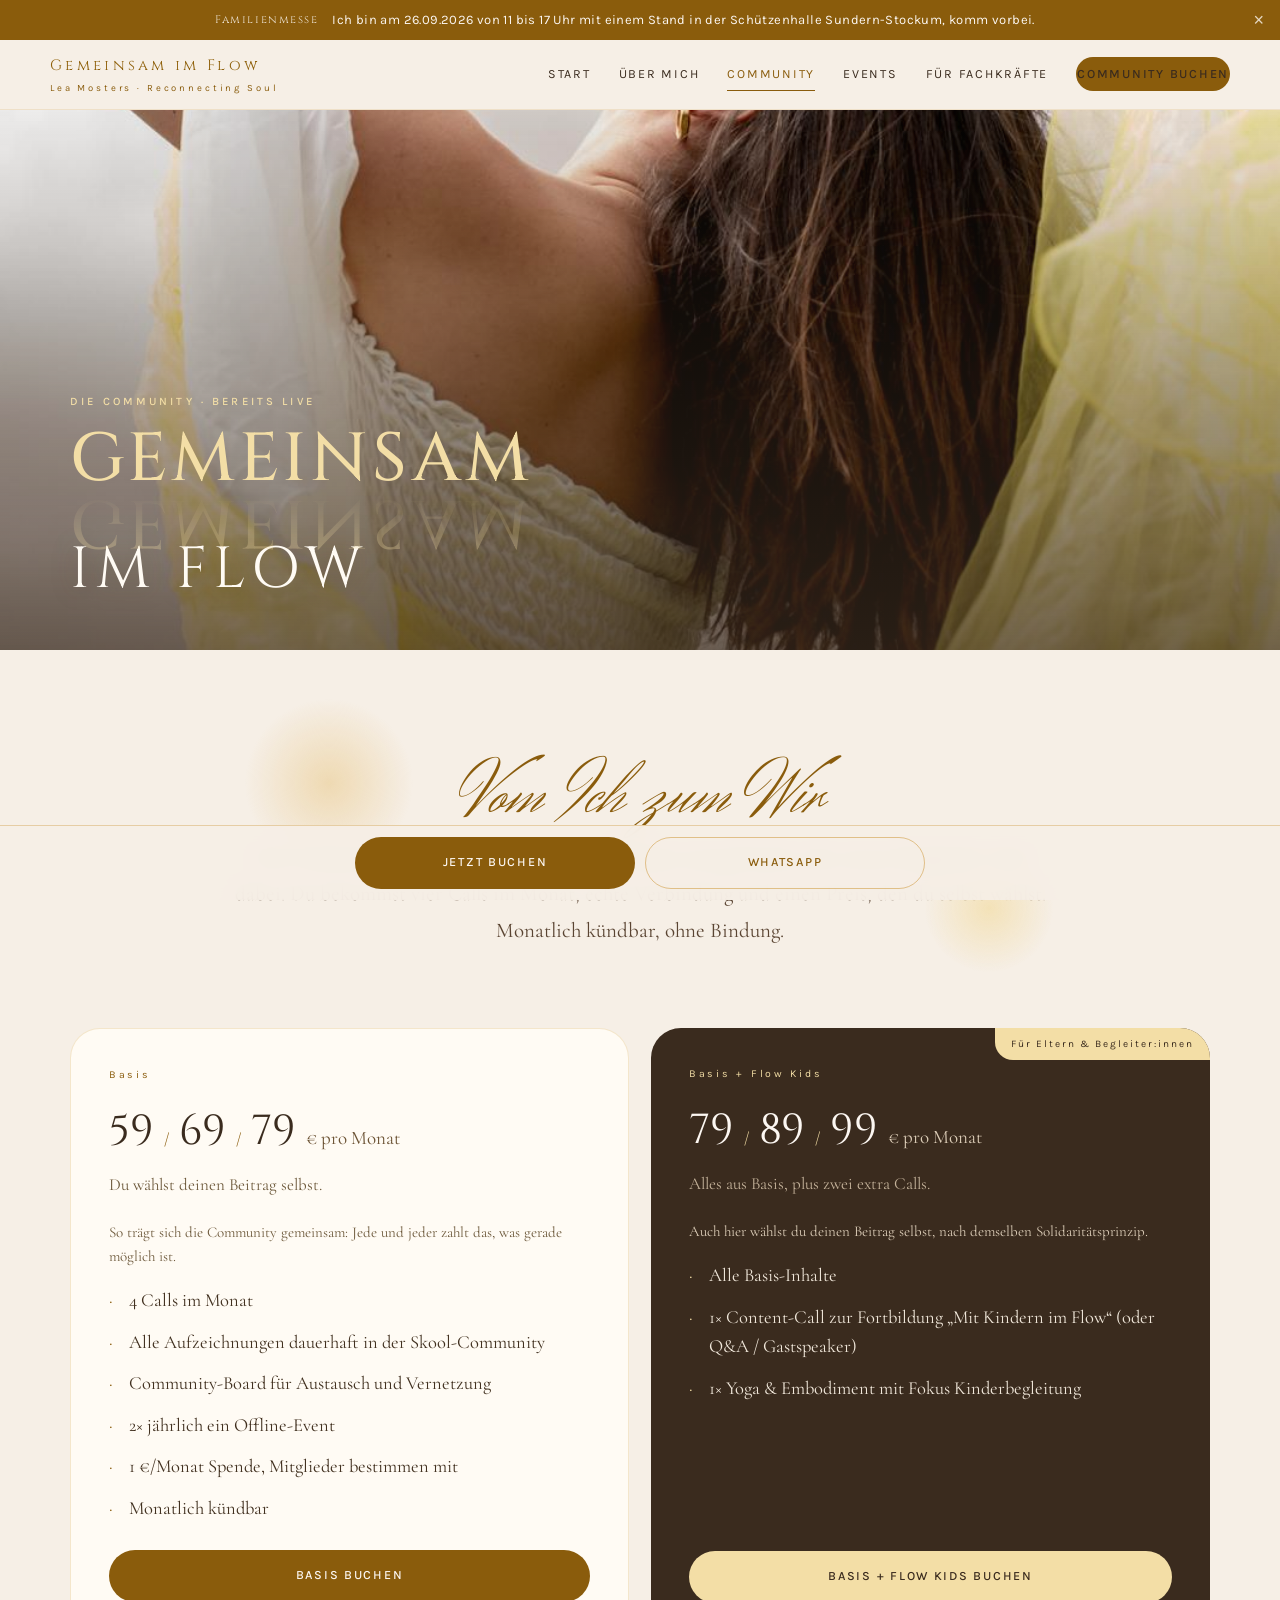
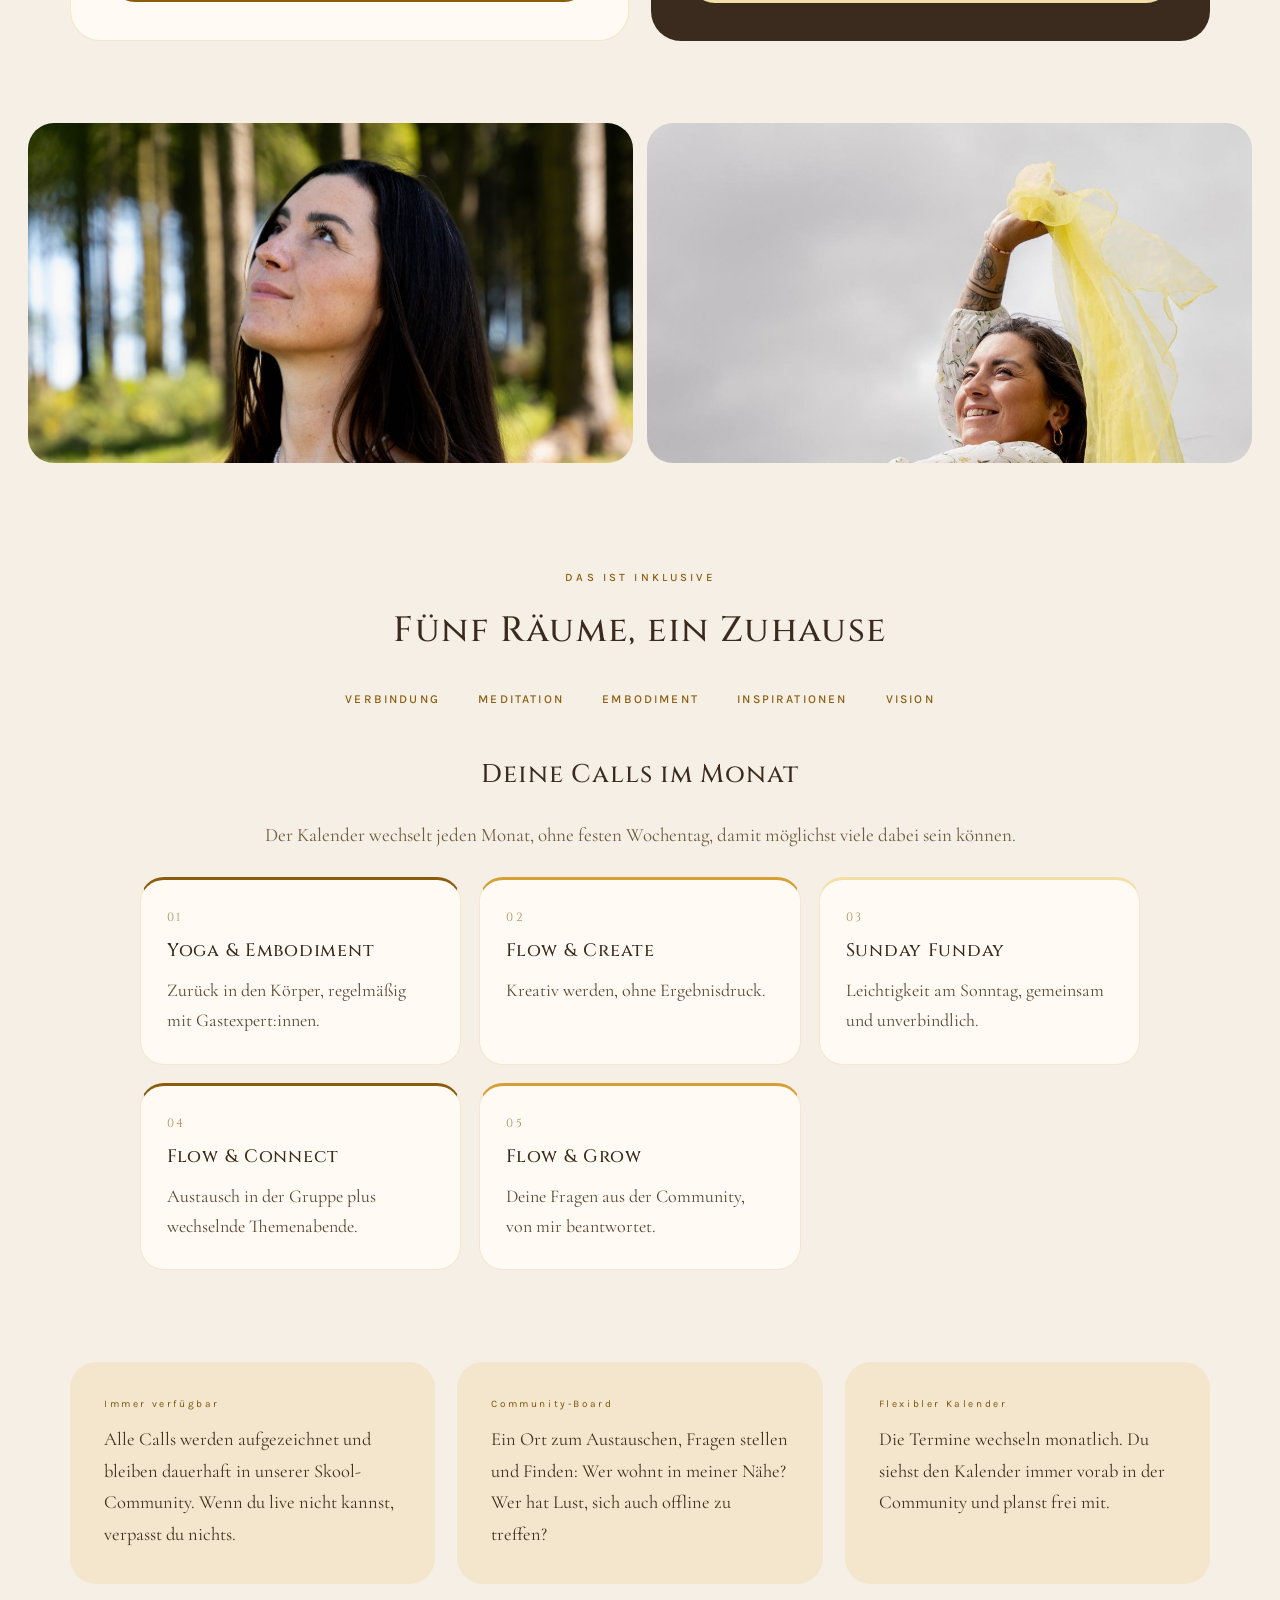
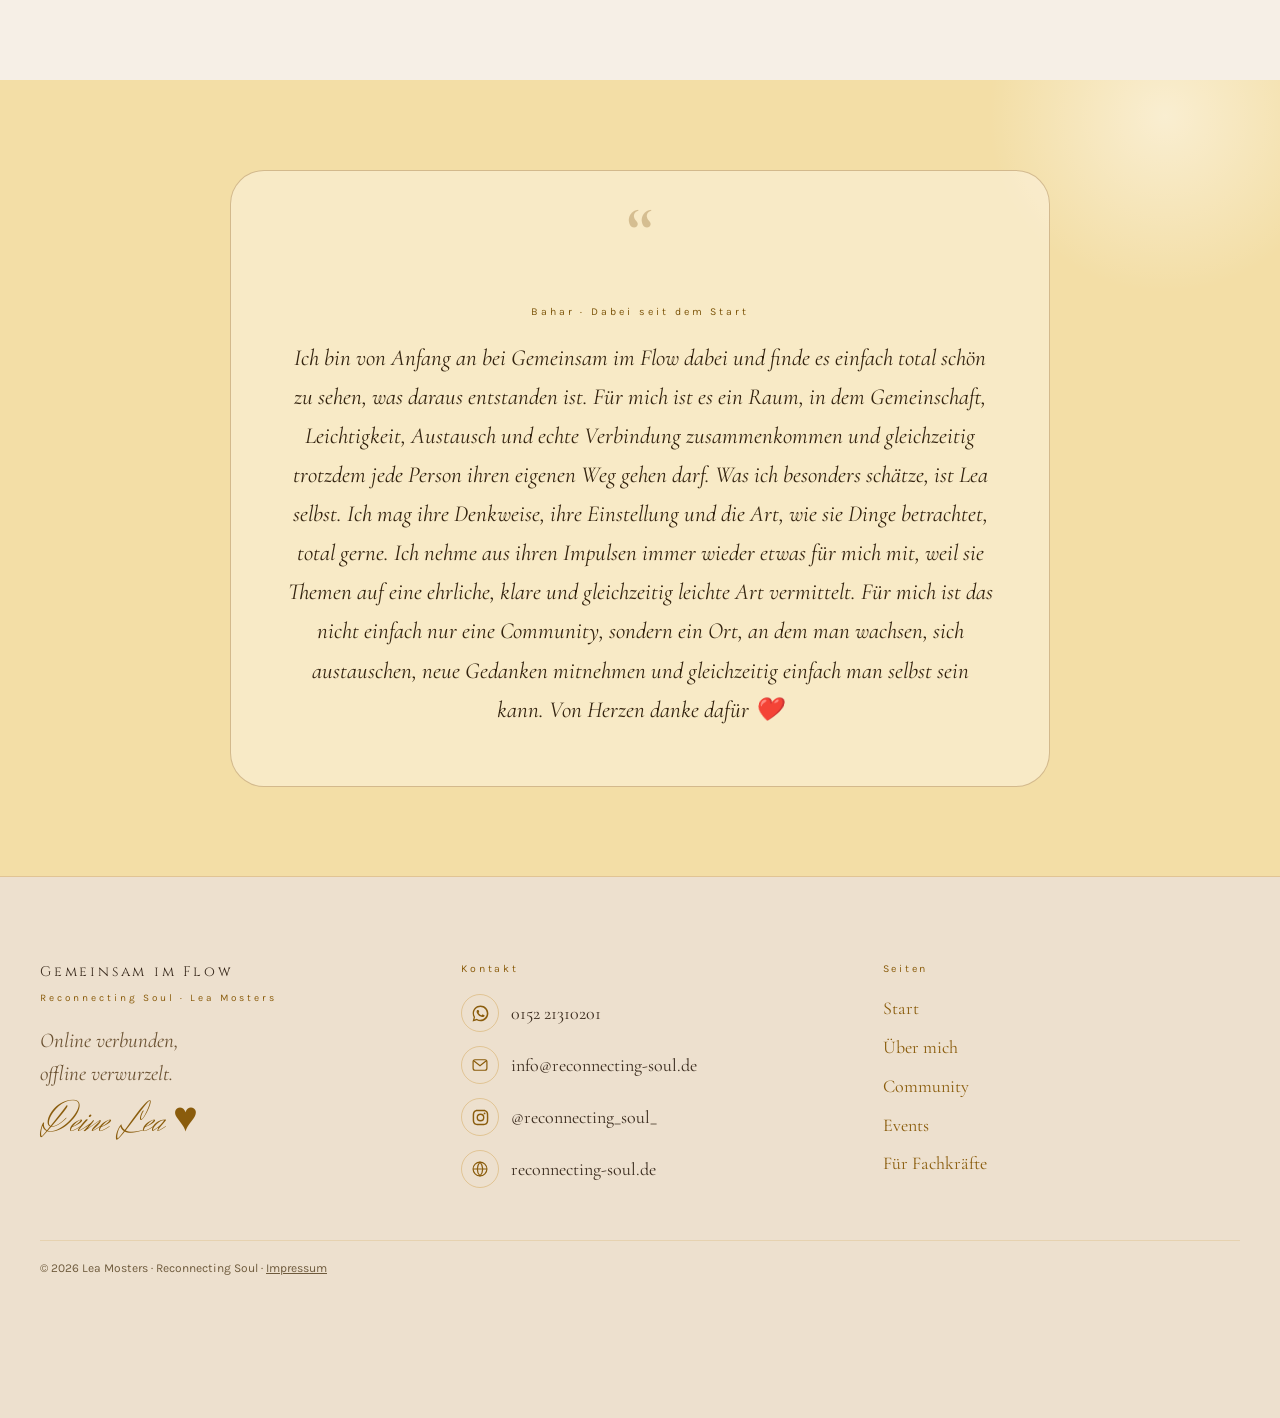
==== community.html @ c95f56fd "Gemeinsam im Flow: Website für Lea Mosters" ====
<!DOCTYPE html>
<html lang="de">
<head>
<meta charset="UTF-8">
<meta name="viewport" content="width=device-width, initial-scale=1.0">
<title>Community · Gemeinsam im Flow</title>
<meta name="description" content="Die Community von Gemeinsam im Flow: vier Calls im Monat, echte Verbindung, Preis nach Wahl.">
<link rel="preconnect" href="https://fonts.googleapis.com">
<link rel="preconnect" href="https://fonts.gstatic.com" crossorigin>
<link href="https://fonts.googleapis.com/css2?family=Cinzel:wght@400;500;600&family=Cormorant+Garamond:ital,wght@0,400;0,500;0,600;1,400;1,500&family=Herr+Von+Muellerhoff&family=Karla:wght@300;400;500;600&display=swap" rel="stylesheet">
<link rel="stylesheet" href="css/style.css">
</head>
<body>

<div class="messe-banner" id="messeBanner">
  <span class="tag">Familienmesse</span>
  <p>Ich bin am 26.09.2026 von 11 bis 17 Uhr mit einem Stand in der Schützenhalle Sundern-Stockum, komm vorbei.</p>
  <button class="messe-close" id="messeClose" aria-label="Hinweis schließen">&times;</button>
</div>

<header class="site-header">
  <div class="header-inner">
    <a href="index.html" class="wordmark">
      <span class="wordmark-main">Gemeinsam im Flow</span>
      <span class="wordmark-sub">Lea Mosters · Reconnecting Soul</span>
    </a>
    <nav class="main-nav" data-only="desktop">
      <a href="index.html">Start</a>
      <a href="ueber-mich.html">Über mich</a>
      <a href="community.html" class="active">Community</a>
      <a href="events.html">Events</a>
      <a href="fachkraefte.html">Für Fachkräfte</a>
      <a href="https://buy.stripe.com/9B6aEZ9VU6rI0Kg9fe9EI0a" target="_blank" rel="noopener" class="btn btn-primary btn-small">Community buchen</a>
    </nav>
    <button class="nav-toggle" data-only="mobile" id="navToggle" aria-label="Menü">
      <span class="bars"><span></span><span></span><span></span></span> Menü
    </button>
  </div>
</header>

<div class="mobile-menu" id="mobileMenu">
  <div class="mobile-menu-top">
    <span>Gemeinsam im Flow</span>
    <button class="mobile-menu-close" id="mobileMenuClose" aria-label="Schließen">&times;</button>
  </div>
  <div class="mobile-menu-links">
    <a href="index.html">Start</a>
    <a href="ueber-mich.html">Über mich</a>
    <a href="community.html">Community</a>
    <a href="events.html">Events</a>
    <a href="fachkraefte.html">Für Fachkräfte</a>
  </div>
  <div class="mobile-menu-actions">
    <a href="https://buy.stripe.com/9B6aEZ9VU6rI0Kg9fe9EI0a" target="_blank" rel="noopener" class="btn btn-primary">Community jetzt buchen</a>
    <a href="https://wa.me/4915221310201" target="_blank" rel="noopener" class="btn btn-outline">Per WhatsApp fragen</a>
    <p class="mobile-menu-tagline">Es beginnt in uns.</p>
  </div>
</div>

<main>

  <section class="photo-hero">
    <div class="photo-hero-media" data-parallax="0.16">
      <img src="img/tuch-3.jpg" alt="Weit geöffnetes gelbes Tuch">
    </div>
    <div class="photo-hero-scrim">
      <div class="photo-hero-content">
        <p class="eyebrow">Die Community · Bereits live</p>
        <div class="reflect-wrap">
          <h1 class="reflect-main" data-text="GEMEINSAM">GEMEINSAM</h1>
          <h2 class="reflect-sub">IM FLOW</h2>
        </div>
      </div>
    </div>
  </section>

  <section class="prose-section" data-reveal style="position:relative">
    <div class="blob blob-veil" style="left:6%;top:14%;width:clamp(90px,14vw,170px);height:clamp(90px,14vw,170px);background:radial-gradient(circle,rgba(223,169,60,.3),rgba(223,169,60,0) 70%)"></div>
    <div class="blob blob-glow" style="right:4%;bottom:6%;width:clamp(70px,11vw,130px);height:clamp(70px,11vw,130px);background:radial-gradient(circle,rgba(242,220,164,.7),rgba(242,220,164,0) 70%)"></div>
    <p class="script" style="font-size:clamp(48px,8vw,74px);color:var(--gold);margin:0 0 6px;line-height:1;position:relative">Vom Ich zum Wir</p>
    <p class="prose-body">Die Community läuft schon. Die ersten Calls haben stattgefunden, die ersten Mitglieder sind dabei. Du bekommst vier Calls im Monat, echte Verbindung und einen Preis, den du selbst wählst. Monatlich kündbar, ohne Bindung.</p>
  </section>

  <section class="section-tight" data-reveal>
    <div class="pricing-grid">
      <div class="price-card basis">
        <p class="kicker">Basis</p>
        <div class="price-row">
          <span class="price-num">59</span><span class="price-sep">/</span>
          <span class="price-num">69</span><span class="price-sep">/</span>
          <span class="price-num">79</span>
          <span class="price-unit">€ pro Monat</span>
        </div>
        <p class="subline">Du wählst deinen Beitrag selbst.</p>
        <p style="font-size:15px;line-height:1.6;color:var(--text-secondary);margin:0 0 18px">So trägt sich die Community gemeinsam: Jede und jeder zahlt das, was gerade möglich ist.</p>
        <ul class="price-list">
          <li>4 Calls im Monat</li>
          <li>Alle Aufzeichnungen dauerhaft in der Skool-Community</li>
          <li>Community-Board für Austausch und Vernetzung</li>
          <li>2× jährlich ein Offline-Event</li>
          <li>1 €/Monat Spende, Mitglieder bestimmen mit</li>
          <li>Monatlich kündbar</li>
        </ul>
        <a href="https://buy.stripe.com/9B6aEZ9VU6rI0Kg9fe9EI0a" target="_blank" rel="noopener" class="btn btn-primary">Basis buchen</a>
      </div>

      <div class="price-card plus">
        <span class="badge">Für Eltern &amp; Begleiter:innen</span>
        <p class="kicker">Basis + Flow Kids</p>
        <div class="price-row">
          <span class="price-num">79</span><span class="price-sep">/</span>
          <span class="price-num">89</span><span class="price-sep">/</span>
          <span class="price-num">99</span>
          <span class="price-unit">€ pro Monat</span>
        </div>
        <p class="subline">Alles aus Basis, plus zwei extra Calls.</p>
        <p style="font-size:15px;line-height:1.6;color:#DCCDB8;margin:0 0 18px">Auch hier wählst du deinen Beitrag selbst, nach demselben Solidaritätsprinzip.</p>
        <ul class="price-list">
          <li>Alle Basis-Inhalte</li>
          <li>1× Content-Call zur Fortbildung „Mit Kindern im Flow“ (oder Q&amp;A / Gastspeaker)</li>
          <li>1× Yoga &amp; Embodiment mit Fokus Kinderbegleitung</li>
        </ul>
        <a href="https://buy.stripe.com/9B6aEZ9VU6rI0Kg9fe9EI0a" target="_blank" rel="noopener" class="btn btn-invert">Basis + Flow Kids buchen</a>
      </div>
    </div>
  </section>

  <section class="gallery-strip" data-reveal>
    <div class="grid">
      <figure data-reveal-item><img src="img/ir-77.jpg" alt="Lea mit Blick nach oben" style="height:340px;object-position:center 18%"></figure>
      <figure data-reveal-item><img src="img/tuch-1.jpg" alt="Lea mit gelbem Tuch" style="height:340px;object-position:center 25%"></figure>
    </div>
  </section>

  <section class="section" data-reveal>
    <p class="eyebrow center">Das ist inklusive</p>
    <h2 class="section-title center">Fünf Räume, ein Zuhause</h2>
    <div class="values-icons" style="border-top:0;padding-top:0;margin-bottom:2.5rem">
      <span>Verbindung</span><span>Meditation</span><span>Embodiment</span><span>Inspirationen</span><span>Vision</span>
    </div>
    <h3 class="section-title" style="text-align:center;font-size:clamp(1.2rem,2.2vw,1.6rem)">Deine Calls im Monat</h3>
    <p style="font-size:19px;color:var(--text-secondary);margin:0 0 26px;text-align:center">Der Kalender wechselt jeden Monat, ohne festen Wochentag, damit möglichst viele dabei sein können.</p>
    <div class="call-grid">
      <div class="call-card" style="border-top-color:var(--gold)">
        <p class="step">01</p>
        <h3>Yoga &amp; Embodiment</h3>
        <p>Zurück in den Körper, regelmäßig mit Gastexpert:innen.</p>
      </div>
      <div class="call-card" style="border-top-color:var(--gold-light-2)">
        <p class="step">02</p>
        <h3>Flow &amp; Create</h3>
        <p>Kreativ werden, ohne Ergebnisdruck.</p>
      </div>
      <div class="call-card" style="border-top-color:var(--warmhaut)">
        <p class="step">03</p>
        <h3>Sunday Funday</h3>
        <p>Leichtigkeit am Sonntag, gemeinsam und unverbindlich.</p>
      </div>
      <div class="call-card" style="border-top-color:var(--gold)">
        <p class="step">04</p>
        <h3>Flow &amp; Connect</h3>
        <p>Austausch in der Gruppe plus wechselnde Themenabende.</p>
      </div>
      <div class="call-card" style="border-top-color:var(--gold-light-2)">
        <p class="step">05</p>
        <h3>Flow &amp; Grow</h3>
        <p>Deine Fragen aus der Community, von mir beantwortet.</p>
      </div>
    </div>
  </section>

  <section class="tile-section no-pad-top" data-reveal>
    <div class="info-tile">
      <p class="kicker">Immer verfügbar</p>
      <p class="body">Alle Calls werden aufgezeichnet und bleiben dauerhaft in unserer Skool-Community. Wenn du live nicht kannst, verpasst du nichts.</p>
    </div>
    <div class="info-tile">
      <p class="kicker">Community-Board</p>
      <p class="body">Ein Ort zum Austauschen, Fragen stellen und Finden: Wer wohnt in meiner Nähe? Wer hat Lust, sich auch offline zu treffen?</p>
    </div>
    <div class="info-tile">
      <p class="kicker">Flexibler Kalender</p>
      <p class="body">Die Termine wechseln monatlich. Du siehst den Kalender immer vorab in der Community und planst frei mit.</p>
    </div>
  </section>

  <section class="testimonial-panel testimonial-framed" data-reveal>
    <div class="blob blob-glow" style="right:-5%;top:-18%;width:clamp(200px,28vw,360px);height:clamp(200px,28vw,360px);background:radial-gradient(circle,rgba(255,251,244,.55),rgba(255,251,244,0) 70%)"></div>
    <div class="inner">
      <div class="frame">
        <p class="quote-mark">&ldquo;</p>
        <p class="kicker">Bahar · Dabei seit dem Start</p>
        <blockquote>Ich bin von Anfang an bei Gemeinsam im Flow dabei und finde es einfach total schön zu sehen, was daraus entstanden ist. Für mich ist es ein Raum, in dem Gemeinschaft, Leichtigkeit, Austausch und echte Verbindung zusammenkommen und gleichzeitig trotzdem jede Person ihren eigenen Weg gehen darf. Was ich besonders schätze, ist Lea selbst. Ich mag ihre Denkweise, ihre Einstellung und die Art, wie sie Dinge betrachtet, total gerne. Ich nehme aus ihren Impulsen immer wieder etwas für mich mit, weil sie Themen auf eine ehrliche, klare und gleichzeitig leichte Art vermittelt. Für mich ist das nicht einfach nur eine Community, sondern ein Ort, an dem man wachsen, sich austauschen, neue Gedanken mitnehmen und gleichzeitig einfach man selbst sein kann. Von Herzen danke dafür ❤️</blockquote>
      </div>
    </div>
  </section>

</main>

<footer class="site-footer">
  <div class="footer-inner">
    <div>
      <p class="footer-brand">Gemeinsam im Flow</p>
      <p class="footer-sub">Reconnecting Soul · Lea Mosters</p>
      <p class="footer-tagline">Online verbunden,<br>offline verwurzelt.</p>
      <p class="footer-signature">Deine Lea &hearts;</p>
    </div>
    <div>
      <p class="footer-heading">Kontakt</p>
      <div class="footer-contact">
        <a href="https://wa.me/4915221310201" target="_blank" rel="noopener"><span class="icon-circle"><svg viewBox="0 0 24 24" width="19" height="19" fill="currentColor" aria-hidden="true"><path d="M12.04 2c-5.46 0-9.91 4.45-9.91 9.91 0 1.75.46 3.45 1.32 4.95L2 22l5.25-1.38c1.45.79 3.08 1.21 4.79 1.21 5.46 0 9.91-4.45 9.91-9.91S17.5 2 12.04 2Zm0 18.02c-1.5 0-2.98-.4-4.27-1.17l-.31-.18-3.12.82.83-3.04-.2-.32a8.09 8.09 0 0 1-1.24-4.31c0-4.47 3.64-8.11 8.11-8.11s8.11 3.64 8.11 8.11-3.64 8.2-8.11 8.2Zm4.47-6.07c-.24-.12-1.45-.72-1.68-.8-.22-.08-.39-.12-.55.12-.16.25-.63.8-.77.96-.14.16-.28.18-.52.06-.24-.12-1.03-.38-1.96-1.21-.72-.65-1.21-1.45-1.35-1.69-.14-.24-.02-.38.1-.5.11-.11.24-.28.36-.42.12-.14.16-.24.24-.4.08-.16.04-.3-.02-.42-.06-.12-.55-1.33-.75-1.81-.2-.47-.4-.41-.55-.41h-.47c-.16 0-.42.06-.64.3-.22.24-.84.82-.84 2 0 1.18.86 2.32.98 2.48.12.16 1.69 2.7 4.18 3.69 2.08.82 2.5.66 2.95.62.45-.04 1.45-.59 1.66-1.17.2-.57.2-1.06.14-1.16-.06-.1-.22-.16-.46-.28Z"/></svg></span> 0152 21310201</a>
        <a href="mailto:info@reconnecting-soul.de"><span class="icon-circle"><svg viewBox="0 0 24 24" width="18" height="18" fill="none" stroke="currentColor" stroke-width="1.6" aria-hidden="true"><rect x="2.8" y="5" width="18.4" height="14" rx="2.6"></rect><path d="M3.6 6.4 12 13l8.4-6.6"></path></svg></span> info@reconnecting-soul.de</a>
        <a href="https://instagram.com/reconnecting_soul_" target="_blank" rel="noopener" aria-label="Instagram"><span class="icon-circle"><svg viewBox="0 0 24 24" width="19" height="19" fill="currentColor" aria-hidden="true"><path d="M12 2.2c-2.66 0-2.99.01-4.04.06-1.05.05-1.77.22-2.4.46-.65.26-1.2.6-1.75 1.15-.55.55-.89 1.1-1.15 1.75-.24.63-.41 1.35-.46 2.4C2.15 9.07 2.14 9.4 2.14 12s.01 2.93.06 3.98c.05 1.05.22 1.77.46 2.4.26.65.6 1.2 1.15 1.75.55.55 1.1.89 1.75 1.15.63.24 1.35.41 2.4.46 1.05.05 1.38.06 4.04.06s2.99-.01 4.04-.06c1.05-.05 1.77-.22 2.4-.46.65-.26 1.2-.6 1.75-1.15.55-.55.89-1.1 1.15-1.75.24-.63.41-1.35.46-2.4.05-1.05.06-1.38.06-3.98s-.01-2.93-.06-3.98c-.05-1.05-.22-1.77-.46-2.4a4.85 4.85 0 0 0-1.15-1.75 4.85 4.85 0 0 0-1.75-1.15c-.63-.24-1.35-.41-2.4-.46C14.99 2.21 14.66 2.2 12 2.2Zm0 1.8c2.61 0 2.92.01 3.95.06.95.04 1.47.2 1.81.34.46.18.79.39 1.13.73.34.34.55.67.73 1.13.14.34.3.86.34 1.81.05 1.03.06 1.34.06 3.93s-.01 2.9-.06 3.93c-.04.95-.2 1.47-.34 1.81-.18.46-.39.79-.73 1.13-.34.34-.67.55-1.13.73-.34.14-.86.3-1.81.34-1.03.05-1.34.06-3.95.06s-2.92-.01-3.95-.06c-.95-.04-1.47-.2-1.81-.34-.46-.18-.79-.39-1.13-.73a3.05 3.05 0 0 1-.73-1.13c-.14-.34-.3-.86-.34-1.81-.05-1.03-.06-1.34-.06-3.93s.01-2.9.06-3.93c.04-.95.2-1.47.34-1.81.18-.46.39-.79.73-1.13.34-.34.67-.55 1.13-.73.34-.14.86-.3 1.81-.34C9.08 4.01 9.39 4 12 4Zm0 3.06A4.94 4.94 0 1 0 12 16.94 4.94 4.94 0 0 0 12 7.06Zm0 8.14A3.2 3.2 0 1 1 12 8.8a3.2 3.2 0 0 1 0 6.4Zm6.29-8.34a1.15 1.15 0 1 1-2.3 0 1.15 1.15 0 0 1 2.3 0Z"/></svg></span> @reconnecting_soul_</a>
        <a href="https://www.reconnecting-soul.de" target="_blank" rel="noopener"><span class="icon-circle"><svg viewBox="0 0 24 24" width="18" height="18" fill="none" stroke="currentColor" stroke-width="1.6" aria-hidden="true"><circle cx="12" cy="12" r="9.2"></circle><path d="M2.8 12h18.4M12 2.8c2.4 2.5 3.6 5.6 3.6 9.2s-1.2 6.7-3.6 9.2c-2.4-2.5-3.6-5.6-3.6-9.2S9.6 5.3 12 2.8Z"></path></svg></span> reconnecting-soul.de</a>
      </div>
    </div>
    <div>
      <p class="footer-heading">Seiten</p>
      <div class="footer-pages">
        <a href="index.html">Start</a>
        <a href="ueber-mich.html">Über mich</a>
        <a href="community.html">Community</a>
        <a href="events.html">Events</a>
        <a href="fachkraefte.html">Für Fachkräfte</a>
      </div>
    </div>
  </div>
  <p class="footer-bottom-text">&copy; 2026 Lea Mosters · Reconnecting Soul · <a href="impressum.html" style="color:inherit;text-decoration:underline">Impressum</a></p>
</footer>

<div class="sticky-cta">
  <a href="https://buy.stripe.com/9B6aEZ9VU6rI0Kg9fe9EI0a" target="_blank" rel="noopener" class="btn btn-primary">Jetzt buchen</a>
  <a href="https://wa.me/4915221310201" target="_blank" rel="noopener" class="btn btn-outline">WhatsApp</a>
</div>

<script src="js/main.js"></script>
</body>
</html>
---- css/style.css ----
/* ===== Design tokens (from Lea's Claude Design source) ===== */
:root {
  --ivory: #F6EFE6;
  --cream-card: #FFFBF4;
  --warmhaut: #F3DEA6;
  --warmhaut-soft: rgba(239,217,168,.42);
  --warmhaut-pill: rgba(239,217,168,.55);
  --gold: #8A5C0C;
  --gold-hover: #7C5409;
  --gold-deep: #8F600A;
  --gold-light: #DFA93C;
  --gold-light-2: #D79E33;
  --gold-brown: #7C5409;
  --ink: #3A2B1E;
  --ink-soft: #41301F;
  --text-body: #5A4432;
  --text-body-2: #4A3524;
  --text-secondary: #6E5A3C;
  --text-muted: #6B5233;
  --border-gold: rgba(201,143,42,.18);
  --border-gold-strong: rgba(201,143,42,.35);
  --white: #FFFBF4;
  --shadow: 0 22px 46px -26px rgba(90,62,26,.5);
  --shadow-soft: 0 20px 40px -26px rgba(90,62,26,.45);
  --ease: cubic-bezier(.2,.7,.3,1);

  --font-display: 'Cinzel', serif;
  --font-serif: 'Cormorant Garamond', serif;
  --font-script: 'Herr Von Muellerhoff', cursive;
  --font-body: 'Karla', sans-serif;
}

* { box-sizing: border-box; }
html { scroll-behavior: smooth; scroll-padding-top: 90px; }

body {
  margin: 0;
  font-family: var(--font-serif);
  color: var(--ink);
  background: var(--ivory);
  line-height: 1.6;
  -webkit-font-smoothing: antialiased;
}

img { max-width: 100%; display: block; }
a { color: var(--gold); text-decoration: none; }
a:hover { color: var(--gold-hover); }
ul { list-style: none; margin: 0; padding: 0; }

.icon { width: 18px; height: 18px; fill: currentColor; }

@keyframes veil { 0%{transform:translate3d(0,0,0) rotate(0deg)} 50%{transform:translate3d(0,-18px,0) rotate(1.4deg)} 100%{transform:translate3d(0,0,0) rotate(0deg)} }
@keyframes glow { 0%{opacity:.35;transform:scale(1)} 50%{opacity:.6;transform:scale(1.07)} 100%{opacity:.35;transform:scale(1)} }
@keyframes rise { from{opacity:0;transform:translateY(30px)} to{opacity:1;transform:translateY(0)} }
@keyframes soften { from{opacity:0} to{opacity:1} }
@keyframes slowzoom { from{transform:scale(1.08)} to{transform:scale(1)} }

.eyebrow {
  font-family: var(--font-body);
  font-size: 0.7rem;
  letter-spacing: 0.28em;
  text-transform: uppercase;
  color: var(--gold);
  font-weight: 500;
  margin: 0 0 1rem;
}
.eyebrow.center { text-align: center; }
.section-title.center { text-align: center; }

.section-title {
  font-family: var(--font-display);
  font-size: clamp(1.5rem, 3vw, 2.2rem);
  font-weight: 500;
  color: var(--ink);
  margin: 0 0 1.5rem;
  letter-spacing: 0.04em;
}
.script { font-family: var(--font-script); }

/* ===== Reveal animation — matches Lea's original: IntersectionObserver
   + a setInterval safety sweep, so nothing can stay stuck invisible ===== */
[data-reveal] { opacity: 0; transform: translateY(34px); transition: opacity 1.05s var(--ease), transform 1.15s var(--ease); }
[data-reveal].in-view { opacity: 1; transform: none; }
[data-reveal-item] { opacity: 0; transform: translateY(26px) scale(.97); transition: opacity .9s var(--ease), transform 1s var(--ease); }
[data-reveal-item].in-view { opacity: 1; transform: none; }
@media (prefers-reduced-motion: reduce) {
  [data-reveal], [data-reveal-item] { opacity: 1 !important; transform: none !important; transition: none !important; }
}

/* ===== Buttons ===== */
.btn {
  display: inline-flex; align-items: center; justify-content: center; gap: 0.5rem;
  padding: 0.95rem 1.85rem; border-radius: 999px;
  font-family: var(--font-body); font-weight: 500; font-size: 0.78rem;
  letter-spacing: 0.14em; text-transform: uppercase;
  border: 1.5px solid transparent; cursor: pointer;
  transition: transform .35s var(--ease), box-shadow .35s var(--ease), background .35s var(--ease), color .35s var(--ease);
  white-space: nowrap;
}
.btn:hover { transform: translateY(-3px); box-shadow: var(--shadow-soft); }
.btn-primary { background: var(--gold); color: #FCF7F2; }
.btn-primary:hover { background: var(--gold-hover); color: #FCF7F2; }
.btn-ghost { background: rgba(255,251,244,.72); color: var(--gold-hover); border-color: rgba(140,95,34,.4); }
.btn-ghost:hover { background: #FFFBF4; color: var(--gold-hover); }
.btn-outline { background: transparent; color: var(--gold); border-color: rgba(201,143,42,.5); }
.btn-outline:hover { background: rgba(201,143,42,.08); }
.btn-invert { background: var(--warmhaut); color: var(--ink); }
.btn-invert:hover { background: #FFFBF4; }
.btn-dark-invert { background: transparent; color: var(--ink); border-color: rgba(58,43,30,.5); }
.btn-dark-invert:hover { background: var(--ink); color: var(--ivory); }
.btn-small { padding: 0.65rem 1.4rem; font-size: 0.72rem; }

/* ===== Messe Banner ===== */
.messe-banner {
  background: var(--gold); color: #FCF7F2;
  display: flex; align-items: center; justify-content: center; gap: 14px;
  padding: 10px 46px 10px 16px; position: relative;
  font-family: var(--font-body); font-size: 13px; letter-spacing: .03em; text-align: center; line-height: 1.5;
  transition: max-height .4s ease, padding .4s ease, opacity .4s ease; overflow: hidden;
}
.messe-banner p { margin: 0; }
.messe-banner .tag { font-family: var(--font-display); letter-spacing: .14em; font-size: 11px; opacity: .85; }
.messe-banner.hidden { max-height: 0; padding: 0; opacity: 0; }
.messe-close {
  position: absolute; right: 10px; top: 50%; transform: translateY(-50%);
  background: none; border: none; color: #FCF7F2; font-size: 18px; line-height: 1;
  cursor: pointer; padding: 6px; opacity: .8;
}
.messe-close:hover { opacity: 1; }

/* ===== Header ===== */
.site-header {
  position: sticky; top: 0; z-index: 100;
  background: rgba(246,239,230,.92); backdrop-filter: blur(12px);
  border-bottom: 1px solid rgba(201,143,42,.16);
}
.header-inner { max-width: 1220px; margin: 0 auto; padding: 14px 20px; display: flex; align-items: center; justify-content: space-between; gap: 20px; }
.wordmark { display: flex; flex-direction: column; gap: 2px; }
.wordmark-main { font-family: var(--font-display); font-size: 15px; letter-spacing: .22em; color: var(--gold-deep); }
.wordmark-sub { font-family: var(--font-body); font-size: 9.5px; letter-spacing: .3em; color: var(--gold); }
.main-nav { display: flex; align-items: center; gap: 28px; }
.main-nav a {
  font-family: var(--font-body); font-size: 12.5px; letter-spacing: .14em; text-transform: uppercase;
  color: var(--ink); padding: 6px 0; border-bottom: 1px solid transparent; transition: color .25s, border-color .25s;
}
.main-nav a:hover, .main-nav a.active { color: var(--gold); border-bottom-color: var(--gold); }
.header-cta { flex-shrink: 0; }

.nav-toggle {
  display: none; align-items: center; gap: 9px; background: transparent;
  border: 1px solid rgba(201,143,42,.35); border-radius: 999px; padding: 9px 15px; cursor: pointer;
  color: var(--ink); font-family: var(--font-body); font-size: 12px; letter-spacing: .14em;
}
.nav-toggle .bars { display: flex; flex-direction: column; gap: 3px; }
.nav-toggle .bars span { display: block; width: 16px; height: 1.5px; background: var(--gold); }

.mobile-menu {
  position: fixed; inset: 0; z-index: 200; background: var(--ivory);
  padding: 26px 22px; display: none; flex-direction: column;
  animation: soften .25s ease;
}
.mobile-menu.open { display: flex; }
.mobile-menu-top { display: flex; justify-content: space-between; align-items: center; margin-bottom: 34px; }
.mobile-menu-top span { font-family: var(--font-display); font-size: 13px; letter-spacing: .2em; }
.mobile-menu-close { background: transparent; border: 0; font-size: 30px; line-height: 1; color: var(--gold); cursor: pointer; }
.mobile-menu-links { display: flex; flex-direction: column; gap: 4px; }
.mobile-menu-links a {
  border-bottom: 1px solid rgba(201,143,42,.18); padding: 18px 0;
  font-family: var(--font-display); font-size: 22px; letter-spacing: .08em; color: var(--ink);
}
.mobile-menu-actions { margin-top: auto; display: flex; flex-direction: column; gap: 12px; }
.mobile-menu-actions .btn { width: 100%; }
.mobile-menu-tagline { font-family: var(--font-script); font-size: 36px; color: var(--gold); text-align: center; margin: 6px 0 0; }

/* ===== Hero (Start) ===== */
.hero {
  position: relative; min-height: min(92vh,880px);
  display: flex; align-items: flex-end; justify-content: center; overflow: hidden; background: var(--warmhaut);
}
.hero-media { position: absolute; top: -8%; left: 0; width: 100%; height: 116%; overflow: hidden; }
.hero-media img { width: 100%; height: 100%; object-fit: cover; object-position: center 22%; will-change: transform; animation: slowzoom 14s var(--ease) both; }
.hero-scrim { position: absolute; inset: 0; background: linear-gradient(to bottom, rgba(246,239,230,.86) 0%, rgba(246,239,230,.34) 34%, rgba(58,43,30,.06) 58%, rgba(58,43,30,.42) 100%); pointer-events: none; }
.blob { position: absolute; border-radius: 50%; pointer-events: none; }
.blob-glow { animation: glow 9s ease-in-out infinite; }
.blob-veil { animation: veil 11s ease-in-out infinite; }

.hero-content { position: relative; z-index: 2; width: 100%; max-width: 1100px; padding: clamp(60px,12vh,120px) clamp(20px,5vw,40px) clamp(40px,7vh,80px); text-align: center; }
.hero .eyebrow { color: #573A05; font-size: 11px; letter-spacing: .38em; animation: soften 1.2s ease .1s both; }

.reflect-wrap { position: relative; display: block; animation: rise 1.1s var(--ease) .25s both; }
.reflect-main {
  font-family: var(--font-display); font-weight: 500; line-height: .98; letter-spacing: .06em; margin: 0;
  color: var(--gold-light); display: block;
}
.reflect-main::after {
  content: attr(data-text); display: block;
  transform: scaleY(-1); opacity: .3; margin-top: -.1em;
  -webkit-mask-image: linear-gradient(to top, transparent 12%, #000 92%);
  mask-image: linear-gradient(to top, transparent 12%, #000 92%);
  pointer-events: none; user-select: none;
}
.reflect-sub { font-family: var(--font-display); font-weight: 400; letter-spacing: .1em; margin: -.22em 0 0; color: #FFFBF4; text-shadow: 0 2px 24px rgba(90,62,26,.35); line-height: 1; display: block; }

.hero-tagline { font-family: var(--font-script); font-size: clamp(46px,8vw,76px); color: var(--gold-hover); margin: clamp(6px,2vh,18px) 0 0; line-height: 1; animation: rise 1.1s var(--ease) .5s both; }
.hero-lead { font-size: clamp(19px,2.3vw,24px); line-height: 1.6; color: #4A3524; max-width: 34ch; margin: clamp(14px,3vh,26px) auto 0; animation: rise 1.1s var(--ease) .65s both; }
.hero-actions { display: flex; flex-wrap: wrap; gap: 12px; justify-content: center; margin-top: clamp(20px,4vh,34px); animation: rise 1.1s var(--ease) .8s both; }

/* ===== Page hero (subpages: Lea, Community, Events) ===== */
.page-hero { max-width: 1220px; margin: 0 auto; padding: clamp(36px,6vw,80px) clamp(20px,5vw,40px) clamp(24px,4vw,48px); }
.page-hero-split { display: grid; grid-template-columns: repeat(auto-fit,minmax(min(100%,300px),1fr)); gap: clamp(28px,5vw,64px); align-items: center; }
.page-hero-media img { display: block; width: 100%; height: clamp(340px,52vw,560px); object-fit: cover; border-radius: 32px; }

.photo-hero { position: relative; }
.photo-hero-media { height: clamp(320px,50vw,540px); position: relative; overflow: hidden; }
.photo-hero-media img { position: absolute; top: -8%; left: 0; width: 100%; height: 116%; object-fit: cover; will-change: transform; animation: slowzoom 14s var(--ease) both; }
.photo-hero-scrim { position: absolute; inset: 0; background: linear-gradient(to top, rgba(58,43,30,.7), rgba(58,43,30,.05)); pointer-events: none; display: flex; align-items: flex-end; }
.photo-hero-content { max-width: 1220px; margin: 0 auto; width: 100%; padding: clamp(26px,4vw,56px) clamp(20px,5vw,40px); }
.photo-hero-content .eyebrow { color: var(--warmhaut); }
.photo-hero-content .reflect-main { font-size: clamp(30px,6vw,68px); color: var(--warmhaut); }
.photo-hero-content .reflect-sub { font-size: clamp(26px,5.2vw,58px); }

/* ===== Prose sections ===== */
.prose-section { max-width: 900px; margin: 0 auto; padding: clamp(54px,9vw,110px) clamp(20px,5vw,40px) clamp(24px,4vw,44px); text-align: center; }
.prose-lead { font-family: var(--font-serif); font-style: italic; font-size: clamp(24px,3.6vw,38px); line-height: 1.45; color: var(--ink); margin: 0 0 20px; }
.prose-body { font-size: clamp(18px,2vw,21px); line-height: 1.75; color: var(--text-body); margin: 0; }
.prose-narrow { max-width: 70ch; margin: 0 auto; display: flex; flex-direction: column; gap: 20px; }
.prose-narrow p { font-size: clamp(19px,2.1vw,22px); line-height: 1.8; color: var(--ink-soft); margin: 0; }

/* ===== Story split (Über mich: text alongside an inset image) ===== */
.story-split {
  max-width: 1000px; margin: 0 auto;
  display: grid; grid-template-columns: 0.8fr 1.2fr; gap: clamp(28px,5vw,56px); align-items: center;
}
.story-split-image { border-radius: 28px; overflow: hidden; box-shadow: var(--shadow-soft); }
.story-split-image img { display: block; width: 100%; height: clamp(280px,32vw,380px); object-fit: cover; transition: transform .8s var(--ease); }
.story-split-image:hover img { transform: scale(1.04); }
.story-split p { font-size: clamp(19px,2.1vw,22px); line-height: 1.8; color: var(--ink-soft); margin: 0; }
@media (max-width: 760px) { .story-split { grid-template-columns: 1fr; } }

/* ===== Fit cards (Start) ===== */
.fit-section { max-width: 1220px; margin: 0 auto; padding: clamp(20px,3vw,34px) clamp(20px,5vw,40px) clamp(40px,7vw,80px); }
.fit-grid { display: grid; grid-template-columns: repeat(auto-fit,minmax(min(100%,250px),1fr)); gap: 16px; }
.fit-card { background: var(--cream-card); border: 1px solid var(--border-gold); border-radius: 26px; padding: clamp(26px,3vw,34px); }
.fit-card .script { font-size: 44px; color: var(--gold-light-2); margin: 0 0 6px; line-height: 1; display: block; }
.fit-card p.body { font-size: 18.5px; line-height: 1.7; color: var(--text-body); margin: 0; }

/* ===== Offer tiles ===== */
.tile-section { max-width: 1220px; margin: 0 auto; padding: 0 clamp(20px,5vw,40px) clamp(50px,8vw,96px); display: grid; grid-template-columns: repeat(auto-fit,minmax(min(100%,290px),1fr)); gap: 22px; }
.tile-section.no-pad-top { padding-top: clamp(20px,3vw,34px); }
.tile {
  display: block; text-align: left; background: var(--cream-card); border: 1px solid var(--border-gold);
  border-radius: 28px; overflow: hidden; cursor: pointer; transition: transform .5s var(--ease), box-shadow .5s ease;
}
.tile:hover { transform: translateY(-7px); box-shadow: var(--shadow); }
.tile-img { height: 230px; }
.tile-img img { width: 100%; height: 100%; object-fit: cover; }
.tile-body { padding: 28px; }
.tile-tag { font-family: var(--font-body); font-size: 10px; letter-spacing: .28em; color: var(--gold); margin: 0 0 10px; }
.tile-body h3 { font-family: var(--font-display); font-weight: 500; font-size: 22px; letter-spacing: .05em; margin: 0 0 10px; color: var(--ink); }
.tile-body p { font-size: 18px; line-height: 1.65; color: var(--text-body); margin: 0 0 14px; }
.tile-link { font-family: var(--font-body); font-size: 11.5px; letter-spacing: .14em; color: var(--gold); }

.tile-plain {
  display: block; text-align: left; background: var(--cream-card); border: 1px solid var(--border-gold);
  border-radius: 28px; padding: clamp(26px,3vw,36px); cursor: pointer;
  transition: transform .5s var(--ease), box-shadow .5s ease, border-color .5s ease;
}
.tile-plain:hover { transform: translateY(-6px); box-shadow: var(--shadow-soft); border-color: rgba(201,143,42,.45); }
.tile-plain .tile-tag { margin-bottom: 12px; }
.tile-plain h3 { font-family: var(--font-display); font-weight: 500; font-size: 21px; letter-spacing: .05em; margin: 0 0 12px; color: var(--ink); }
.tile-plain p { font-size: 18.5px; line-height: 1.7; color: var(--text-body); margin: 0; }
.tile-plain .tile-link { display: inline-block; margin-top: 16px; }

/* ===== Testimonial (quote panel, warm bg) ===== */
.testimonial-panel { background: var(--warmhaut); position: relative; overflow: hidden; }
.testimonial-panel .inner { max-width: 820px; margin: 0 auto; padding: clamp(52px,8vw,100px) clamp(20px,5vw,40px); text-align: center; position: relative; }
.quote-mark { font-family: var(--font-display); font-size: clamp(62px,9vw,104px); line-height: .6; color: rgba(140,95,34,.32); margin: 0 0 clamp(14px,3vw,26px); }
.testimonial-panel blockquote { font-family: var(--font-serif); font-style: italic; font-size: clamp(22px,3.2vw,33px); line-height: 1.55; color: #33230F; margin: 0; }
.testimonial-byline { display: flex; align-items: center; justify-content: center; gap: 14px; margin: 26px 0 0; }
.testimonial-byline .line { display: block; width: 34px; height: 1px; background: rgba(90,61,20,.5); }
.testimonial-byline p { margin: 0; font-family: var(--font-body); font-size: 12.5px; letter-spacing: .2em; color: #5A3D14; }
.testimonial-role { margin: 6px 0 0; font-family: var(--font-body); font-size: 11px; letter-spacing: .18em; color: var(--gold-hover); }

/* Full testimonial panel with framed card (Community page) */
.testimonial-framed .inner { max-width: 900px; padding: clamp(48px,7vw,92px) clamp(20px,5vw,40px); }
.testimonial-framed .frame { border: 1px solid rgba(140,95,34,.35); border-radius: 34px; padding: clamp(28px,5vw,56px); text-align: center; background: rgba(255,251,244,.42); }
.testimonial-framed .quote-mark { margin: 0 0 clamp(12px,2.5vw,22px); font-size: clamp(56px,8vw,92px); }
.testimonial-framed .kicker { font-family: var(--font-body); font-size: 10.5px; letter-spacing: .28em; color: var(--gold-hover); margin: 0 0 18px; }
.testimonial-framed blockquote { font-size: clamp(18px,2.1vw,23px); line-height: 1.7; }

/* Testimonial slider (Events page) */
.testimonial-slider { background: var(--cream-card); border-top: 1px solid var(--border-gold); border-bottom: 1px solid var(--border-gold); }
.testimonial-slider .inner { max-width: 1000px; margin: 0 auto; padding: clamp(46px,7vw,88px) clamp(20px,5vw,40px); text-align: center; }
.testimonial-slider blockquote { font-family: var(--font-serif); font-style: italic; font-size: clamp(19px,2.5vw,25px); line-height: 1.7; color: var(--ink); margin: 0; min-height: clamp(230px,26vw,250px); }
.slider-name { margin: 22px 0 0; font-family: var(--font-body); font-size: 12px; letter-spacing: .18em; color: var(--gold-hover); }
.slider-role { margin: 6px 0 0; font-size: 18px; color: var(--text-secondary); }
.slider-controls { display: flex; align-items: center; justify-content: center; gap: 16px; margin-top: 26px; }
.slider-btn { width: 46px; height: 46px; border-radius: 50%; border: 1px solid var(--border-gold-strong); background: transparent; color: var(--gold); cursor: pointer; font-size: 16px; transition: background .3s, color .3s; }
.slider-btn:hover { background: var(--gold); color: #FCF7F2; }
.slider-pos { font-family: var(--font-body); font-size: 12px; letter-spacing: .16em; color: var(--text-secondary); }

/* ===== Gallery strip ===== */
.gallery-strip { max-width: 1600px; margin: 0 auto; padding: clamp(20px,4vw,48px) clamp(16px,3vw,28px); }
.gallery-strip .grid { display: grid; grid-template-columns: repeat(auto-fit,minmax(min(100%,220px),1fr)); gap: 14px; }
.gallery-strip figure { margin: 0; overflow: hidden; border-radius: 26px; }
.gallery-strip img { display: block; width: 100%; height: 330px; object-fit: cover; transition: transform 1.1s var(--ease); }
.gallery-strip figure:hover img { transform: scale(1.05); }
.gallery-strip.short img { height: 300px; }

/* ===== Meet-me / info card panel ===== */
.info-card { border: 1px solid var(--border-gold-strong); border-radius: 32px; background: var(--cream-card); display: grid; grid-template-columns: repeat(auto-fit,minmax(min(100%,300px),1fr)); gap: clamp(24px,4vw,48px); padding: clamp(28px,4vw,48px); align-items: center; }
.info-card h2 { font-family: var(--font-display); font-weight: 500; font-size: clamp(24px,3.4vw,34px); letter-spacing: .05em; margin: 0 0 14px; color: var(--ink); }
.info-card p { font-size: 19px; line-height: 1.75; color: var(--text-body); margin: 0; }
.info-card-actions { display: flex; flex-direction: column; gap: 12px; align-items: flex-start; }

.tag-pill { font-family: var(--font-body); font-size: 12px; letter-spacing: .08em; color: var(--gold-hover); background: var(--warmhaut-pill); border-radius: 999px; padding: 9px 18px; }
.tag-row { display: flex; flex-wrap: wrap; gap: 10px; }

.values-icons {
  display: flex; justify-content: center; flex-wrap: wrap; gap: 0.6rem 2.4rem;
  border-top: 1px solid var(--border-gold-strong); padding-top: 2rem;
}
.values-icons span {
  font-family: var(--font-body); font-size: 12px; letter-spacing: .18em; text-transform: uppercase;
  color: var(--gold); font-weight: 500; padding: 0.4rem 0;
}

/* ===== Content section wrapper (generic max-width) ===== */
.section { max-width: 1220px; margin: 0 auto; padding: clamp(30px,5vw,58px) clamp(20px,5vw,40px); }
.section-tight { max-width: 1220px; margin: 0 auto; padding: clamp(20px,3vw,34px) clamp(20px,5vw,40px); }
.section-narrow { max-width: 900px; margin: 0 auto; padding: clamp(24px,4vw,44px) clamp(20px,5vw,40px); }

/* ===== Dark panel (vision / quotes) ===== */
.dark-panel { background: var(--ink); color: var(--ivory); }
.dark-panel .inner { max-width: 920px; margin: 0 auto; padding: clamp(50px,8vw,100px) clamp(20px,5vw,40px); text-align: center; }
.dark-panel .eyebrow { color: var(--warmhaut); }
.dark-panel blockquote { font-family: var(--font-serif); font-style: italic; font-size: clamp(23px,3.6vw,38px); line-height: 1.5; margin: 0; color: #F8F0E6; }
.dark-panel .signature { font-family: var(--font-script); font-size: 52px; color: var(--warmhaut); margin: 28px 0 0; }

/* ===== Pricing cards (Community) ===== */
.pricing-grid { display: grid; grid-template-columns: repeat(auto-fit,minmax(min(100%,300px),1fr)); gap: 22px; }
.price-card { border-radius: 30px; padding: clamp(26px,3vw,38px); display: flex; flex-direction: column; }
.price-card.basis { background: var(--cream-card); border: 1px solid rgba(201,143,42,.2); }
.price-card.plus { background: var(--ink); color: var(--ivory); position: relative; overflow: hidden; }
.price-card .badge { position: absolute; top: 0; right: 0; background: var(--warmhaut); color: var(--ink); font-family: var(--font-body); font-size: 10px; letter-spacing: .2em; padding: 8px 16px; border-bottom-left-radius: 18px; }
.price-card .kicker { font-family: var(--font-body); font-size: 10.5px; letter-spacing: .26em; margin: 0 0 14px; }
.price-card.basis .kicker { color: var(--gold); }
.price-card.plus .kicker { color: var(--warmhaut); }
.price-row { display: flex; align-items: baseline; gap: 10px; flex-wrap: wrap; margin-bottom: 6px; }
.price-num { font-family: var(--font-display); font-size: clamp(30px,4.6vw,42px); }
.price-card.basis .price-num { color: var(--ink); }
.price-card.plus .price-num { color: #FCF7F2; }
.price-sep { }
.price-card.basis .price-sep { color: var(--gold); }
.price-card.plus .price-sep { color: var(--warmhaut); }
.price-unit { font-size: 19px; }
.price-card.basis .price-unit { color: var(--text-muted); }
.price-card.plus .price-unit { color: #DCCDB8; }
.price-card .subline { font-size: 17px; margin: 0 0 22px; }
.price-card.basis .subline { color: var(--text-secondary); }
.price-card.plus .subline { color: #C4B29A; }
.price-list { margin: 0 0 26px; display: flex; flex-direction: column; gap: 12px; }
.price-list li { font-size: 18.5px; line-height: 1.6; padding-left: 20px; position: relative; }
.price-card.basis .price-list li { color: var(--ink-soft); }
.price-card.plus .price-list li { color: #F0E7DA; }
.price-list li::before { content: '·'; position: absolute; left: 0; }
.price-card.basis .price-list li::before { color: var(--gold); }
.price-card.plus .price-list li::before { color: var(--warmhaut); }
.price-card .btn { margin-top: auto; width: 100%; }

.fine-note { max-width: 1220px; margin: 0 auto; padding: 10px clamp(20px,5vw,40px) clamp(20px,3vw,30px); font-family: var(--font-body); font-size: 13px; line-height: 1.7; color: var(--text-secondary); }

/* ===== Call type cards / info tiles ===== */
.call-grid { display: grid; grid-template-columns: repeat(3, 1fr); gap: 18px; max-width: 1000px; margin: 0 auto; }
.call-card { background: var(--cream-card); border: 1px solid var(--border-gold); border-top: 3px solid var(--gold); border-radius: 24px; padding: 28px 26px; transition: transform .4s var(--ease), box-shadow .4s var(--ease); }
.call-card:hover { transform: translateY(-5px); box-shadow: var(--shadow-soft); }
.call-card .step { font-family: var(--font-display); font-size: 12px; letter-spacing: .2em; color: var(--gold); margin: 0 0 10px; opacity: .7; }
.call-card h3 { font-family: var(--font-display); font-weight: 500; font-size: 18px; letter-spacing: .04em; margin: 0 0 10px; }
.call-card p { font-size: 18px; line-height: 1.65; color: var(--text-body); margin: 0; }
@media (max-width: 760px) { .call-grid { grid-template-columns: 1fr; } }
@media (min-width: 761px) and (max-width: 980px) { .call-grid { grid-template-columns: repeat(2, 1fr); } }

.info-tile-grid { display: grid; grid-template-columns: repeat(auto-fit,minmax(min(100%,260px),1fr)); gap: 18px; }
.info-tile { background: var(--warmhaut-soft); border-radius: 26px; padding: clamp(26px,3vw,34px); }
.info-tile.card { background: var(--cream-card); border: 1px solid var(--border-gold); }
.info-tile .kicker { font-family: var(--font-body); font-size: 10px; letter-spacing: .26em; color: var(--gold-hover); margin: 0 0 12px; }
.info-tile p.body { font-size: 18.5px; line-height: 1.7; color: var(--ink-soft); margin: 0; }
.info-tile p.body + p.body { margin-top: 14px; }

/* ===== Meet-me-live (familienmesse block) ===== */
.meet-grid { display: grid; grid-template-columns: repeat(auto-fit,minmax(min(100%,300px),1fr)); gap: clamp(24px,4vw,48px); padding: clamp(28px,4vw,48px); align-items: center; }
.meet-actions { display: flex; flex-direction: column; gap: 12px; align-items: flex-start; }

/* ===== Accordion (Formate, Events) ===== */
.accordion { display: flex; flex-direction: column; gap: 12px; }
.accordion-header { display: flex; justify-content: space-between; align-items: baseline; flex-wrap: wrap; gap: 10px; margin-bottom: 20px; }
.accordion-hint { font-family: var(--font-body); font-size: 11px; letter-spacing: .1em; color: var(--gold-hover); margin: 0; }
.accordion-item { border: 1px solid var(--border-gold); background: var(--cream-card); border-radius: 26px; overflow: hidden; }
.accordion-toggle {
  width: 100%; background: transparent; border: 0; cursor: pointer; display: flex; align-items: center;
  justify-content: space-between; gap: 16px; padding: 22px clamp(18px,3vw,30px); text-align: left; transition: background .3s;
}
.accordion-toggle:hover { background: rgba(239,217,168,.28); }
.accordion-toggle .titles { display: flex; flex-direction: column; gap: 3px; }
.accordion-toggle .t-title { font-family: var(--font-display); font-size: clamp(17px,2.2vw,20px); letter-spacing: .05em; color: var(--ink); }
.accordion-toggle .t-kicker { font-family: var(--font-body); font-size: 11.5px; letter-spacing: .08em; color: var(--text-secondary); }
.accordion-toggle .sign { font-size: 24px; color: var(--gold); line-height: 1; }
.accordion-panel { padding: 0 clamp(18px,3vw,30px) 28px; display: none; }
.accordion-item.open .accordion-panel { display: block; }
.accordion-panel-inner { border-top: 1px solid var(--border-gold); padding-top: 20px; }
.accordion-panel p { font-size: 19px; line-height: 1.75; color: var(--ink-soft); margin: 0 0 14px; max-width: 70ch; }
.accordion-panel .btn { margin-top: 22px; }

/* ===== Principle grid (8 Haltungsprinzipien) ===== */
.principle-grid { display: grid; grid-template-columns: repeat(auto-fit,minmax(min(100%,220px),1fr)); gap: 14px; }
.principle-card { background: var(--cream-card); border: 1px solid var(--border-gold); border-radius: 24px; padding: 26px 24px; }
.principle-card .num { font-family: var(--font-body); font-size: 10px; letter-spacing: .24em; color: var(--gold); margin: 0 0 10px; }
.principle-card p.txt { font-family: var(--font-serif); font-style: italic; font-size: 21px; line-height: 1.35; color: var(--ink); margin: 0; }

/* ===== Comparison (Kinderyoga ist nicht / ist) ===== */
.compare-grid { display: grid; grid-template-columns: repeat(auto-fit,minmax(min(100%,280px),1fr)); gap: 16px; }
.compare-card { border-radius: 28px; padding: clamp(24px,3vw,34px); }
.compare-card.light { background: #EDE0CE; border: 1px solid var(--border-gold); }
.compare-card.dark { background: var(--ink); }
.compare-card .kicker { font-family: var(--font-body); font-size: 10.5px; letter-spacing: .26em; margin: 0 0 18px; }
.compare-card.light .kicker { color: var(--text-secondary); }
.compare-card.dark .kicker { color: var(--warmhaut); }
.compare-list { display: flex; flex-direction: column; gap: 13px; }
.compare-list li { font-size: 18.5px; line-height: 1.6; padding-left: 22px; position: relative; margin: 0; }
.compare-card.light .compare-list li { color: var(--text-body); }
.compare-card.dark .compare-list li { color: #F0E7DA; }
.compare-list li::before { content: '·'; position: absolute; left: 0; opacity: .7; }

/* ===== Field list (Themenfelder) ===== */
.field-list { display: grid; grid-template-columns: repeat(auto-fit,minmax(min(100%,250px),1fr)); border-top: 1px solid var(--border-gold-strong); }
.field-list div { padding: 22px; border-bottom: 1px solid var(--border-gold-strong); }
.field-list p { font-size: 19px; line-height: 1.55; color: var(--ink); margin: 0; }

/* ===== Meta row (Umfang/Ort/Preis) ===== */
.meta-row { display: flex; flex-wrap: wrap; border-top: 1px solid var(--border-gold-strong); border-bottom: 1px solid var(--border-gold-strong); margin: 0 0 28px; }
.meta-row .item { flex: 1 1 110px; padding: 18px; border-left: 1px solid var(--border-gold); }
.meta-row .item:first-child { border-left: 0; padding-left: 0; }
.meta-row .item .k { font-family: var(--font-body); font-size: 10px; letter-spacing: .24em; color: var(--gold); margin: 0 0 6px; }
.meta-row .item .v { font-family: var(--font-display); font-size: 17px; color: var(--ink); margin: 0; }

.pull-quote { max-width: 680px; margin-left: auto; margin-right: auto; text-align: center; }
.pull-quote blockquote {
  font-family: var(--font-serif); font-style: italic; font-size: clamp(24px,3.6vw,38px); line-height: 1.45;
  color: var(--gold); margin: 0; text-wrap: balance;
}

/* ===== Sticky CTA ===== */
.sticky-cta {
  position: fixed; left: 0; right: 0; bottom: 0; z-index: 90;
  background: rgba(246,239,230,.95); backdrop-filter: blur(10px); border-top: 1px solid var(--border-gold-strong);
  padding: 11px clamp(12px,3vw,20px); display: flex; gap: 10px; justify-content: center;
}
.sticky-cta .btn { flex: 1 1 0; max-width: 280px; }

/* ===== Footer ===== */
.site-footer { background: #EDE0CE; border-top: 1px solid var(--border-gold-strong); padding: clamp(46px,7vw,84px) clamp(20px,5vw,40px) 140px; position: relative; overflow: hidden; }
.footer-inner { max-width: 1220px; margin: 0 auto; display: grid; grid-template-columns: repeat(auto-fit,minmax(min(100%,280px),1fr)); gap: clamp(30px,5vw,64px); position: relative; }
.footer-brand { font-family: var(--font-display); font-size: 14px; letter-spacing: .2em; margin: 0 0 6px; color: var(--ink); }
.footer-sub { font-family: var(--font-body); font-size: 10px; letter-spacing: .3em; color: var(--gold); margin: 0 0 18px; }
.footer-tagline { font-family: var(--font-serif); font-style: italic; font-size: 21px; color: var(--text-muted); margin: 0; }
.footer-signature { font-family: var(--font-script); font-size: 42px; color: var(--gold); margin: 10px 0 0; line-height: 1; }
.footer-heading { font-family: var(--font-body); font-size: 10.5px; letter-spacing: .26em; color: var(--gold); margin: 0 0 16px; }
.footer-contact { display: flex; flex-direction: column; gap: 14px; font-size: 18px; }
.footer-contact a { display: flex; align-items: center; gap: 12px; color: var(--ink); }
.footer-contact a:hover { color: var(--gold); }
.icon-circle { display: flex; align-items: center; justify-content: center; width: 38px; height: 38px; border-radius: 50%; border: 1px solid var(--border-gold-strong); flex: 0 0 38px; color: var(--gold); transition: background .25s; }
.footer-contact a:hover .icon-circle { background: rgba(201,143,42,.12); }
.footer-pages { display: flex; flex-direction: column; gap: 10px; align-items: flex-start; }
.footer-pages a { font-size: 18px; color: var(--gold); font-family: var(--font-serif); }
.footer-bottom-text { max-width: 1220px; margin: clamp(32px,5vw,52px) auto 0; font-family: var(--font-body); font-size: 12px; color: var(--text-secondary); border-top: 1px solid var(--border-gold); padding-top: 18px; }

/* ===== Responsive ===== */
[data-only="mobile"] { display: none !important; }
@media (max-width: 880px) {
  [data-only="desktop"] { display: none !important; }
  [data-only="mobile"] { display: flex !important; }
  .page-hero-media img { height: 320px; }
}
@media (max-width: 760px) {
  .sticky-cta { display: flex; }
  body { padding-bottom: 68px; }
}
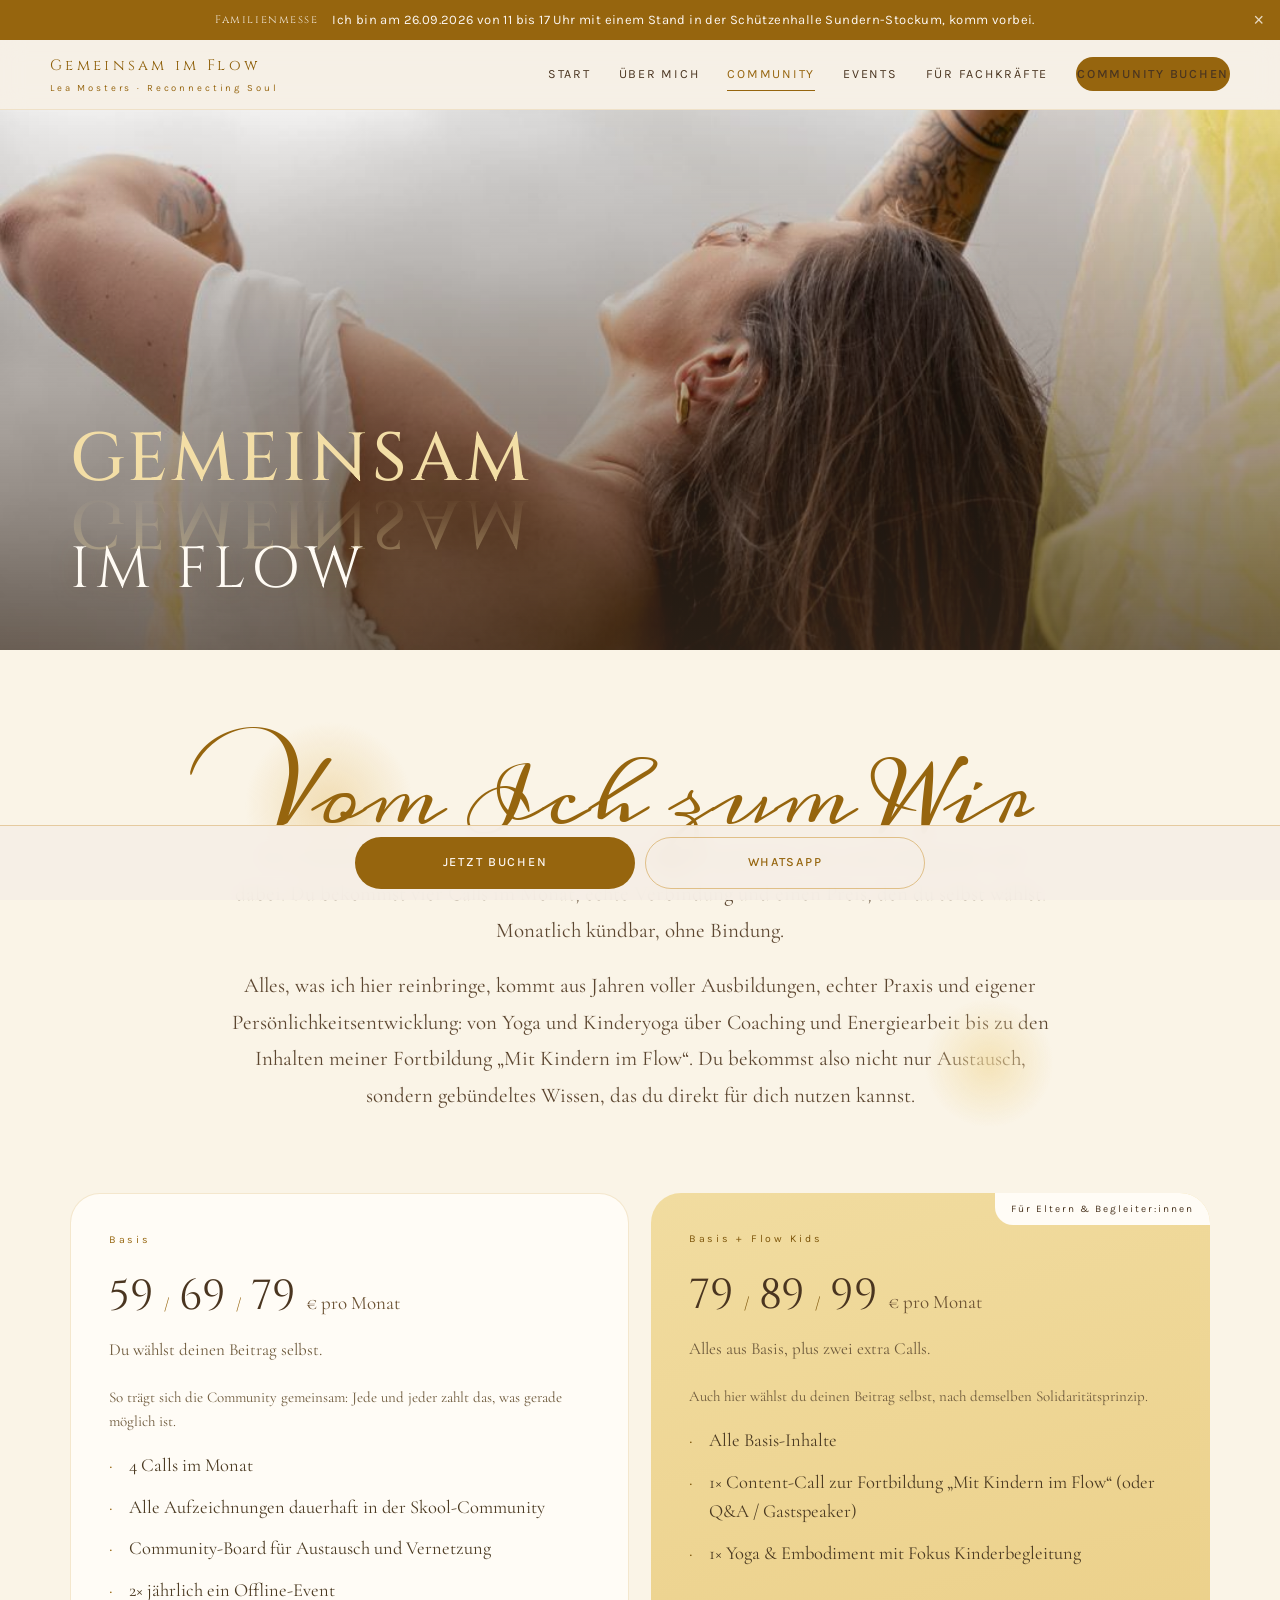
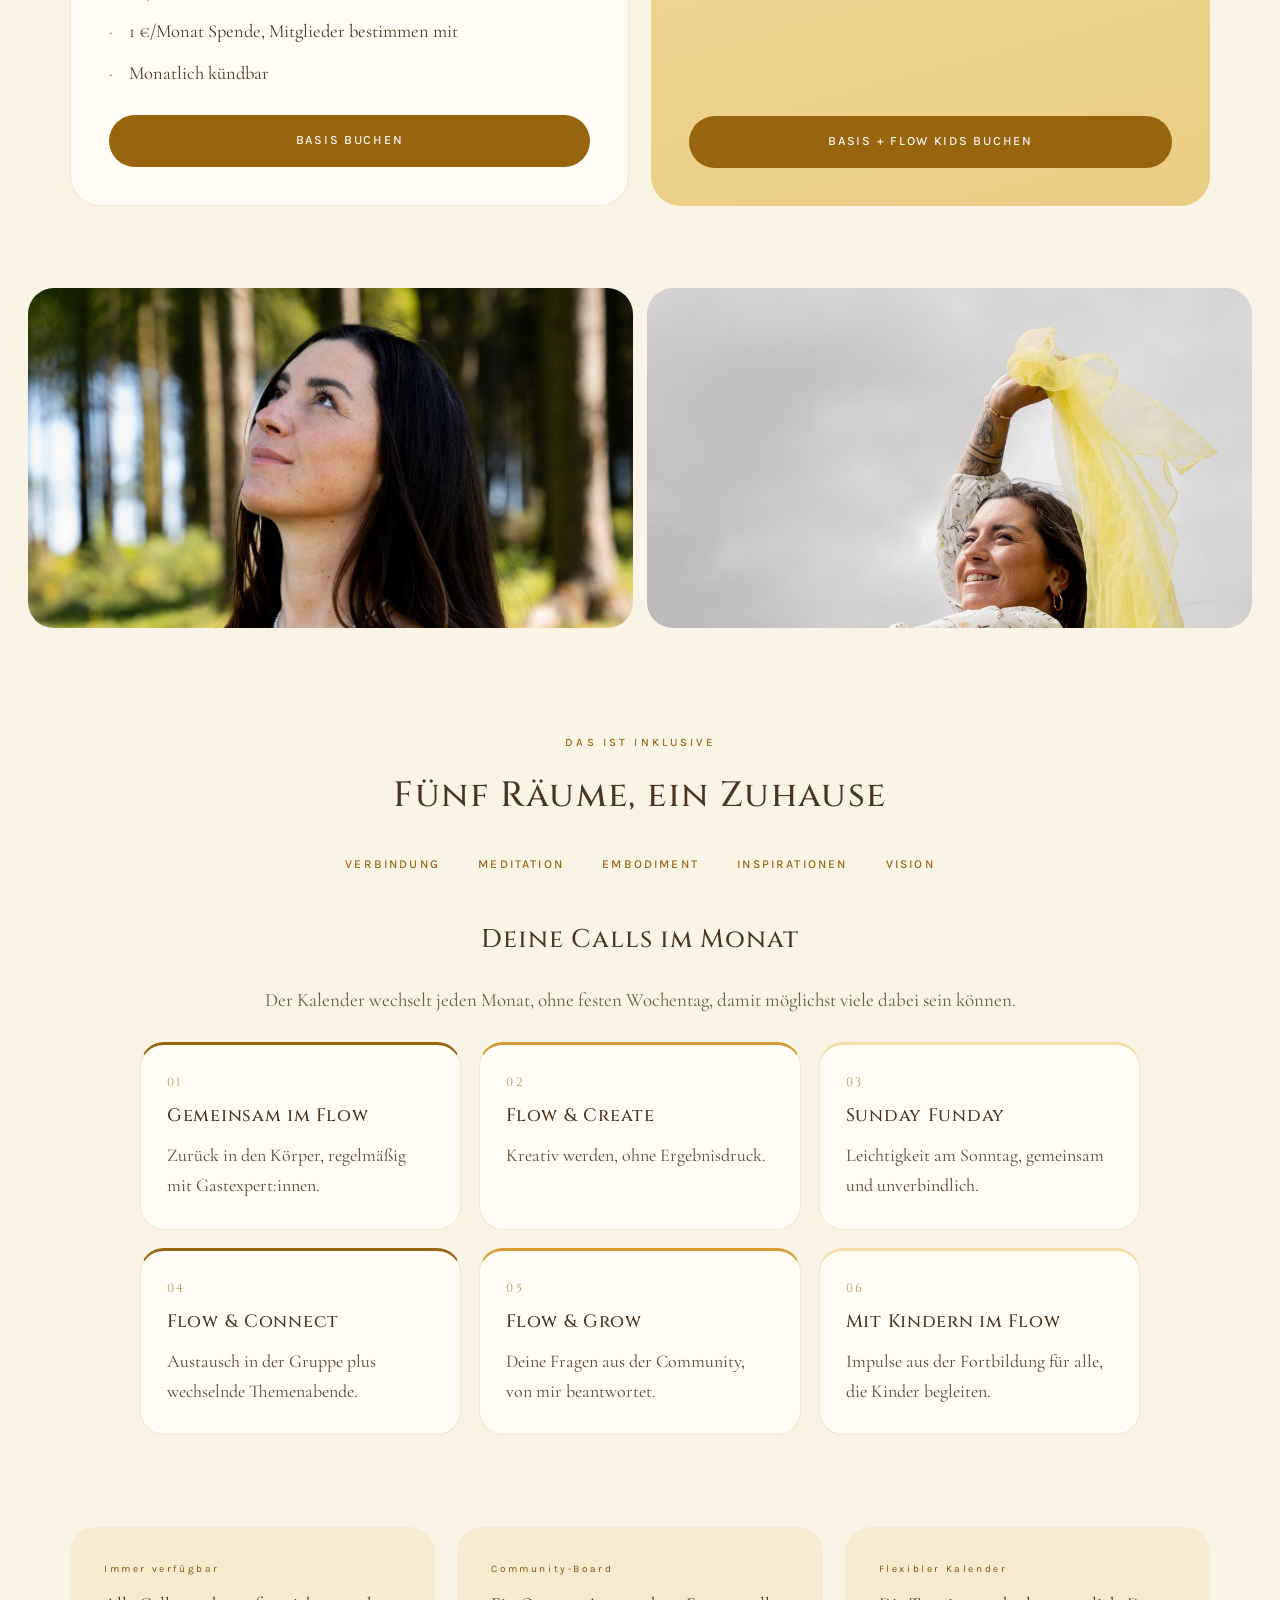
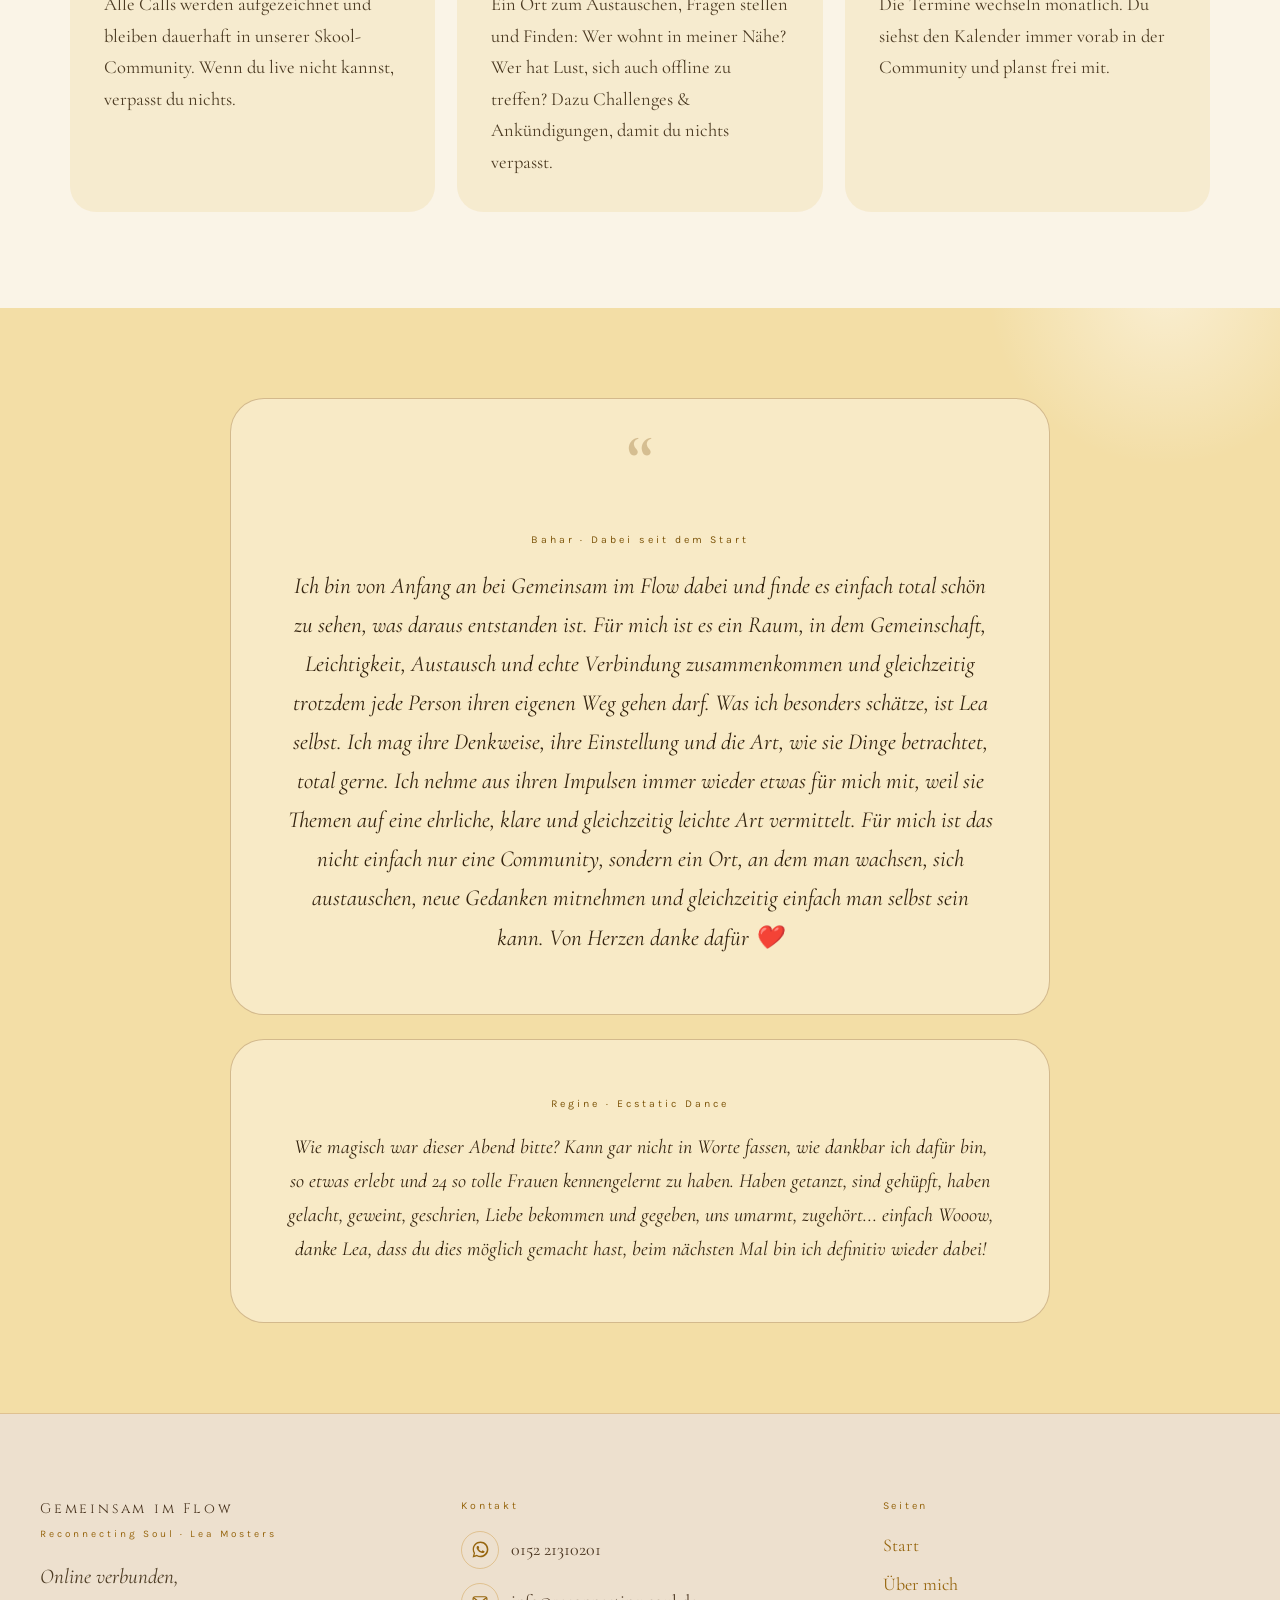
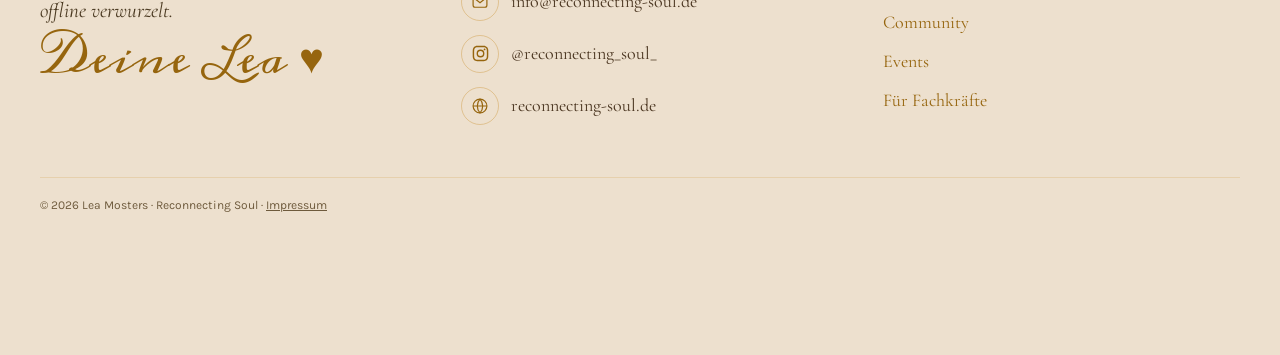
==== commit 65283d82: "Kundinnen-Feedback: hellere Farbwelt, Skriptschrift, neue Inhalte auf Community/Events/Fachkräfte" ====
--- a/community.html
+++ b/community.html
@@ -7,7 +7,7 @@
 <meta name="description" content="Die Community von Gemeinsam im Flow: vier Calls im Monat, echte Verbindung, Preis nach Wahl.">
 <link rel="preconnect" href="https://fonts.googleapis.com">
 <link rel="preconnect" href="https://fonts.gstatic.com" crossorigin>
-<link href="https://fonts.googleapis.com/css2?family=Cinzel:wght@400;500;600&family=Cormorant+Garamond:ital,wght@0,400;0,500;0,600;1,400;1,500&family=Herr+Von+Muellerhoff&family=Karla:wght@300;400;500;600&display=swap" rel="stylesheet">
+<link href="https://fonts.googleapis.com/css2?family=Cinzel:wght@400;500;600&family=Cormorant+Garamond:ital,wght@0,400;0,500;0,600;1,400;1,500&family=Meddon&family=Karla:wght@300;400;500;600&display=swap" rel="stylesheet">
 <link rel="stylesheet" href="css/style.css">
 </head>
 <body>
@@ -65,7 +65,6 @@
     </div>
     <div class="photo-hero-scrim">
       <div class="photo-hero-content">
-        <p class="eyebrow">Die Community · Bereits live</p>
         <div class="reflect-wrap">
           <h1 class="reflect-main" data-text="GEMEINSAM">GEMEINSAM</h1>
           <h2 class="reflect-sub">IM FLOW</h2>
@@ -79,6 +78,7 @@
     <div class="blob blob-glow" style="right:4%;bottom:6%;width:clamp(70px,11vw,130px);height:clamp(70px,11vw,130px);background:radial-gradient(circle,rgba(242,220,164,.7),rgba(242,220,164,0) 70%)"></div>
     <p class="script" style="font-size:clamp(48px,8vw,74px);color:var(--gold);margin:0 0 6px;line-height:1;position:relative">Vom Ich zum Wir</p>
     <p class="prose-body">Die Community läuft schon. Die ersten Calls haben stattgefunden, die ersten Mitglieder sind dabei. Du bekommst vier Calls im Monat, echte Verbindung und einen Preis, den du selbst wählst. Monatlich kündbar, ohne Bindung.</p>
+    <p class="prose-body" style="margin-top:18px">Alles, was ich hier reinbringe, kommt aus Jahren voller Ausbildungen, echter Praxis und eigener Persönlichkeitsentwicklung: von Yoga und Kinderyoga über Coaching und Energiearbeit bis zu den Inhalten meiner Fortbildung „Mit Kindern im Flow“. Du bekommst also nicht nur Austausch, sondern gebündeltes Wissen, das du direkt für dich nutzen kannst.</p>
   </section>
 
   <section class="section-tight" data-reveal>
@@ -114,13 +114,13 @@
           <span class="price-unit">€ pro Monat</span>
         </div>
         <p class="subline">Alles aus Basis, plus zwei extra Calls.</p>
-        <p style="font-size:15px;line-height:1.6;color:#DCCDB8;margin:0 0 18px">Auch hier wählst du deinen Beitrag selbst, nach demselben Solidaritätsprinzip.</p>
+        <p style="font-size:15px;line-height:1.6;color:var(--text-secondary);margin:0 0 18px">Auch hier wählst du deinen Beitrag selbst, nach demselben Solidaritätsprinzip.</p>
         <ul class="price-list">
           <li>Alle Basis-Inhalte</li>
           <li>1× Content-Call zur Fortbildung „Mit Kindern im Flow“ (oder Q&amp;A / Gastspeaker)</li>
           <li>1× Yoga &amp; Embodiment mit Fokus Kinderbegleitung</li>
         </ul>
-        <a href="https://buy.stripe.com/9B6aEZ9VU6rI0Kg9fe9EI0a" target="_blank" rel="noopener" class="btn btn-invert">Basis + Flow Kids buchen</a>
+        <a href="https://buy.stripe.com/9B6aEZ9VU6rI0Kg9fe9EI0a" target="_blank" rel="noopener" class="btn btn-primary">Basis + Flow Kids buchen</a>
       </div>
     </div>
   </section>
@@ -143,7 +143,7 @@
     <div class="call-grid">
       <div class="call-card" style="border-top-color:var(--gold)">
         <p class="step">01</p>
-        <h3>Yoga &amp; Embodiment</h3>
+        <h3>Gemeinsam im Flow</h3>
         <p>Zurück in den Körper, regelmäßig mit Gastexpert:innen.</p>
       </div>
       <div class="call-card" style="border-top-color:var(--gold-light-2)">
@@ -166,6 +166,11 @@
         <h3>Flow &amp; Grow</h3>
         <p>Deine Fragen aus der Community, von mir beantwortet.</p>
       </div>
+      <div class="call-card" style="border-top-color:var(--warmhaut)">
+        <p class="step">06</p>
+        <h3>Mit Kindern im Flow</h3>
+        <p>Impulse aus der Fortbildung für alle, die Kinder begleiten.</p>
+      </div>
     </div>
   </section>
 
@@ -176,7 +181,7 @@
     </div>
     <div class="info-tile">
       <p class="kicker">Community-Board</p>
-      <p class="body">Ein Ort zum Austauschen, Fragen stellen und Finden: Wer wohnt in meiner Nähe? Wer hat Lust, sich auch offline zu treffen?</p>
+      <p class="body">Ein Ort zum Austauschen, Fragen stellen und Finden: Wer wohnt in meiner Nähe? Wer hat Lust, sich auch offline zu treffen? Dazu Challenges &amp; Ankündigungen, damit du nichts verpasst.</p>
     </div>
     <div class="info-tile">
       <p class="kicker">Flexibler Kalender</p>
@@ -191,6 +196,10 @@
         <p class="quote-mark">&ldquo;</p>
         <p class="kicker">Bahar · Dabei seit dem Start</p>
         <blockquote>Ich bin von Anfang an bei Gemeinsam im Flow dabei und finde es einfach total schön zu sehen, was daraus entstanden ist. Für mich ist es ein Raum, in dem Gemeinschaft, Leichtigkeit, Austausch und echte Verbindung zusammenkommen und gleichzeitig trotzdem jede Person ihren eigenen Weg gehen darf. Was ich besonders schätze, ist Lea selbst. Ich mag ihre Denkweise, ihre Einstellung und die Art, wie sie Dinge betrachtet, total gerne. Ich nehme aus ihren Impulsen immer wieder etwas für mich mit, weil sie Themen auf eine ehrliche, klare und gleichzeitig leichte Art vermittelt. Für mich ist das nicht einfach nur eine Community, sondern ein Ort, an dem man wachsen, sich austauschen, neue Gedanken mitnehmen und gleichzeitig einfach man selbst sein kann. Von Herzen danke dafür ❤️</blockquote>
+      </div>
+      <div class="frame" style="margin-top:24px">
+        <p class="kicker">Regine · Ecstatic Dance</p>
+        <blockquote style="font-size:clamp(17px,1.9vw,20px)">Wie magisch war dieser Abend bitte? Kann gar nicht in Worte fassen, wie dankbar ich dafür bin, so etwas erlebt und 24 so tolle Frauen kennengelernt zu haben. Haben getanzt, sind gehüpft, haben gelacht, geweint, geschrien, Liebe bekommen und gegeben, uns umarmt, zugehört... einfach Wooow, danke Lea, dass du dies möglich gemacht hast, beim nächsten Mal bin ich definitiv wieder dabei!</blockquote>
       </div>
     </div>
   </section>
--- a/css/style.css
+++ b/css/style.css
@@ -1,32 +1,36 @@
-/* ===== Design tokens (from Lea's Claude Design source) ===== */
+/* ===== Design tokens — lightened per Lea's own review pass:
+   warm dark-brown text (never black), honey-gold accent, sand/beige
+   backgrounds, panels lightened instead of near-black ===== */
 :root {
-  --ivory: #F6EFE6;
-  --cream-card: #FFFBF4;
+  --ivory: #FAF4E7;
+  --cream-card: #FFFCF6;
   --warmhaut: #F3DEA6;
-  --warmhaut-soft: rgba(239,217,168,.42);
+  --warmhaut-soft: rgba(239,217,168,.38);
   --warmhaut-pill: rgba(239,217,168,.55);
-  --gold: #8A5C0C;
+  --panel-gold: #F1DCA0;
+  --panel-gold-2: #EACD84;
+  --gold: #96650E;
   --gold-hover: #7C5409;
   --gold-deep: #8F600A;
   --gold-light: #DFA93C;
   --gold-light-2: #D79E33;
   --gold-brown: #7C5409;
-  --ink: #3A2B1E;
-  --ink-soft: #41301F;
-  --text-body: #5A4432;
+  --ink: #4A3520;
+  --ink-soft: #4B3A22;
+  --text-body: #5C4630;
   --text-body-2: #4A3524;
   --text-secondary: #6E5A3C;
   --text-muted: #6B5233;
-  --border-gold: rgba(201,143,42,.18);
-  --border-gold-strong: rgba(201,143,42,.35);
-  --white: #FFFBF4;
-  --shadow: 0 22px 46px -26px rgba(90,62,26,.5);
-  --shadow-soft: 0 20px 40px -26px rgba(90,62,26,.45);
+  --border-gold: rgba(201,143,42,.2);
+  --border-gold-strong: rgba(201,143,42,.38);
+  --white: #FFFCF6;
+  --shadow: 0 22px 46px -26px rgba(150,101,14,.4);
+  --shadow-soft: 0 20px 40px -26px rgba(150,101,14,.35);
   --ease: cubic-bezier(.2,.7,.3,1);
 
   --font-display: 'Cinzel', serif;
   --font-serif: 'Cormorant Garamond', serif;
-  --font-script: 'Herr Von Muellerhoff', cursive;
+  --font-script: 'Meddon', cursive;
   --font-body: 'Karla', sans-serif;
 }
 
@@ -179,7 +183,7 @@
 }
 .hero-media { position: absolute; top: -8%; left: 0; width: 100%; height: 116%; overflow: hidden; }
 .hero-media img { width: 100%; height: 100%; object-fit: cover; object-position: center 22%; will-change: transform; animation: slowzoom 14s var(--ease) both; }
-.hero-scrim { position: absolute; inset: 0; background: linear-gradient(to bottom, rgba(246,239,230,.86) 0%, rgba(246,239,230,.34) 34%, rgba(58,43,30,.06) 58%, rgba(58,43,30,.42) 100%); pointer-events: none; }
+.hero-scrim { position: absolute; inset: 0; background: linear-gradient(to bottom, rgba(246,239,230,.86) 0%, rgba(246,239,230,.34) 34%, rgba(58,43,30,.1) 55%, rgba(58,43,30,.66) 100%); pointer-events: none; }
 .blob { position: absolute; border-radius: 50%; pointer-events: none; }
 .blob-glow { animation: glow 9s ease-in-out infinite; }
 .blob-veil { animation: veil 11s ease-in-out infinite; }
@@ -202,7 +206,7 @@
 .reflect-sub { font-family: var(--font-display); font-weight: 400; letter-spacing: .1em; margin: -.22em 0 0; color: #FFFBF4; text-shadow: 0 2px 24px rgba(90,62,26,.35); line-height: 1; display: block; }
 
 .hero-tagline { font-family: var(--font-script); font-size: clamp(46px,8vw,76px); color: var(--gold-hover); margin: clamp(6px,2vh,18px) 0 0; line-height: 1; animation: rise 1.1s var(--ease) .5s both; }
-.hero-lead { font-size: clamp(19px,2.3vw,24px); line-height: 1.6; color: #4A3524; max-width: 34ch; margin: clamp(14px,3vh,26px) auto 0; animation: rise 1.1s var(--ease) .65s both; }
+.hero-lead { font-size: clamp(19px,2.3vw,24px); line-height: 1.6; color: #FFFCF6; text-shadow: 0 2px 16px rgba(42,30,14,.55); max-width: 34ch; margin: clamp(14px,3vh,26px) auto 0; animation: rise 1.1s var(--ease) .65s both; }
 .hero-actions { display: flex; flex-wrap: wrap; gap: 12px; justify-content: center; margin-top: clamp(20px,4vh,34px); animation: rise 1.1s var(--ease) .8s both; }
 
 /* ===== Page hero (subpages: Lea, Community, Events) ===== */
@@ -212,7 +216,7 @@
 
 .photo-hero { position: relative; }
 .photo-hero-media { height: clamp(320px,50vw,540px); position: relative; overflow: hidden; }
-.photo-hero-media img { position: absolute; top: -8%; left: 0; width: 100%; height: 116%; object-fit: cover; will-change: transform; animation: slowzoom 14s var(--ease) both; }
+.photo-hero-media img { position: absolute; top: -8%; left: 0; width: 100%; height: 116%; object-fit: cover; object-position: center 28%; will-change: transform; animation: slowzoom 14s var(--ease) both; }
 .photo-hero-scrim { position: absolute; inset: 0; background: linear-gradient(to top, rgba(58,43,30,.7), rgba(58,43,30,.05)); pointer-events: none; display: flex; align-items: flex-end; }
 .photo-hero-content { max-width: 1220px; margin: 0 auto; width: 100%; padding: clamp(26px,4vw,56px) clamp(20px,5vw,40px); }
 .photo-hero-content .eyebrow { color: var(--warmhaut); }
@@ -330,42 +334,42 @@
 .section-tight { max-width: 1220px; margin: 0 auto; padding: clamp(20px,3vw,34px) clamp(20px,5vw,40px); }
 .section-narrow { max-width: 900px; margin: 0 auto; padding: clamp(24px,4vw,44px) clamp(20px,5vw,40px); }
 
-/* ===== Dark panel (vision / quotes) ===== */
-.dark-panel { background: var(--ink); color: var(--ivory); }
+/* ===== Accent panel (vision / quotes) — light honey, not near-black ===== */
+.dark-panel { background: linear-gradient(165deg, var(--panel-gold) 0%, var(--panel-gold-2) 100%); color: var(--ink); }
 .dark-panel .inner { max-width: 920px; margin: 0 auto; padding: clamp(50px,8vw,100px) clamp(20px,5vw,40px); text-align: center; }
-.dark-panel .eyebrow { color: var(--warmhaut); }
-.dark-panel blockquote { font-family: var(--font-serif); font-style: italic; font-size: clamp(23px,3.6vw,38px); line-height: 1.5; margin: 0; color: #F8F0E6; }
-.dark-panel .signature { font-family: var(--font-script); font-size: 52px; color: var(--warmhaut); margin: 28px 0 0; }
+.dark-panel .eyebrow { color: var(--gold-hover); }
+.dark-panel blockquote { font-family: var(--font-serif); font-style: italic; font-size: clamp(23px,3.6vw,38px); line-height: 1.5; margin: 0; color: var(--ink); }
+.dark-panel .signature { font-family: var(--font-script); font-size: 52px; color: var(--gold-hover); margin: 28px 0 0; }
 
 /* ===== Pricing cards (Community) ===== */
 .pricing-grid { display: grid; grid-template-columns: repeat(auto-fit,minmax(min(100%,300px),1fr)); gap: 22px; }
 .price-card { border-radius: 30px; padding: clamp(26px,3vw,38px); display: flex; flex-direction: column; }
 .price-card.basis { background: var(--cream-card); border: 1px solid rgba(201,143,42,.2); }
-.price-card.plus { background: var(--ink); color: var(--ivory); position: relative; overflow: hidden; }
-.price-card .badge { position: absolute; top: 0; right: 0; background: var(--warmhaut); color: var(--ink); font-family: var(--font-body); font-size: 10px; letter-spacing: .2em; padding: 8px 16px; border-bottom-left-radius: 18px; }
+.price-card.plus { background: linear-gradient(165deg, var(--panel-gold) 0%, var(--panel-gold-2) 100%); color: var(--ink); position: relative; overflow: hidden; }
+.price-card .badge { position: absolute; top: 0; right: 0; background: var(--cream-card); color: var(--ink); font-family: var(--font-body); font-size: 10px; letter-spacing: .2em; padding: 8px 16px; border-bottom-left-radius: 18px; }
 .price-card .kicker { font-family: var(--font-body); font-size: 10.5px; letter-spacing: .26em; margin: 0 0 14px; }
 .price-card.basis .kicker { color: var(--gold); }
-.price-card.plus .kicker { color: var(--warmhaut); }
+.price-card.plus .kicker { color: var(--gold-hover); }
 .price-row { display: flex; align-items: baseline; gap: 10px; flex-wrap: wrap; margin-bottom: 6px; }
 .price-num { font-family: var(--font-display); font-size: clamp(30px,4.6vw,42px); }
 .price-card.basis .price-num { color: var(--ink); }
-.price-card.plus .price-num { color: #FCF7F2; }
+.price-card.plus .price-num { color: var(--ink); }
 .price-sep { }
 .price-card.basis .price-sep { color: var(--gold); }
-.price-card.plus .price-sep { color: var(--warmhaut); }
+.price-card.plus .price-sep { color: var(--gold-hover); }
 .price-unit { font-size: 19px; }
 .price-card.basis .price-unit { color: var(--text-muted); }
-.price-card.plus .price-unit { color: #DCCDB8; }
+.price-card.plus .price-unit { color: var(--text-muted); }
 .price-card .subline { font-size: 17px; margin: 0 0 22px; }
 .price-card.basis .subline { color: var(--text-secondary); }
-.price-card.plus .subline { color: #C4B29A; }
+.price-card.plus .subline { color: var(--text-secondary); }
 .price-list { margin: 0 0 26px; display: flex; flex-direction: column; gap: 12px; }
 .price-list li { font-size: 18.5px; line-height: 1.6; padding-left: 20px; position: relative; }
 .price-card.basis .price-list li { color: var(--ink-soft); }
-.price-card.plus .price-list li { color: #F0E7DA; }
+.price-card.plus .price-list li { color: var(--ink-soft); }
 .price-list li::before { content: '·'; position: absolute; left: 0; }
 .price-card.basis .price-list li::before { color: var(--gold); }
-.price-card.plus .price-list li::before { color: var(--warmhaut); }
+.price-card.plus .price-list li::before { color: var(--gold-hover); }
 .price-card .btn { margin-top: auto; width: 100%; }
 
 .fine-note { max-width: 1220px; margin: 0 auto; padding: 10px clamp(20px,5vw,40px) clamp(20px,3vw,30px); font-family: var(--font-body); font-size: 13px; line-height: 1.7; color: var(--text-secondary); }
@@ -421,25 +425,25 @@
 .compare-grid { display: grid; grid-template-columns: repeat(auto-fit,minmax(min(100%,280px),1fr)); gap: 16px; }
 .compare-card { border-radius: 28px; padding: clamp(24px,3vw,34px); }
 .compare-card.light { background: #EDE0CE; border: 1px solid var(--border-gold); }
-.compare-card.dark { background: var(--ink); }
+.compare-card.dark { background: linear-gradient(165deg, var(--panel-gold) 0%, var(--panel-gold-2) 100%); }
 .compare-card .kicker { font-family: var(--font-body); font-size: 10.5px; letter-spacing: .26em; margin: 0 0 18px; }
 .compare-card.light .kicker { color: var(--text-secondary); }
-.compare-card.dark .kicker { color: var(--warmhaut); }
+.compare-card.dark .kicker { color: var(--gold-hover); }
 .compare-list { display: flex; flex-direction: column; gap: 13px; }
 .compare-list li { font-size: 18.5px; line-height: 1.6; padding-left: 22px; position: relative; margin: 0; }
 .compare-card.light .compare-list li { color: var(--text-body); }
-.compare-card.dark .compare-list li { color: #F0E7DA; }
+.compare-card.dark .compare-list li { color: var(--ink-soft); }
 .compare-list li::before { content: '·'; position: absolute; left: 0; opacity: .7; }
 
-/* ===== Field list (Themenfelder) ===== */
-.field-list { display: grid; grid-template-columns: repeat(auto-fit,minmax(min(100%,250px),1fr)); border-top: 1px solid var(--border-gold-strong); }
-.field-list div { padding: 22px; border-bottom: 1px solid var(--border-gold-strong); }
+/* ===== Field list (Themenfelder) — rounded cards, not flat rules ===== */
+.field-list { display: grid; grid-template-columns: repeat(auto-fit,minmax(min(100%,250px),1fr)); gap: 12px; }
+.field-list div { padding: 22px 24px; background: var(--cream-card); border: 1px solid var(--border-gold); border-radius: 20px; transition: transform .35s var(--ease), box-shadow .35s var(--ease); }
+.field-list div:hover { transform: translateY(-3px); box-shadow: var(--shadow-soft); }
 .field-list p { font-size: 19px; line-height: 1.55; color: var(--ink); margin: 0; }
 
-/* ===== Meta row (Umfang/Ort/Preis) ===== */
-.meta-row { display: flex; flex-wrap: wrap; border-top: 1px solid var(--border-gold-strong); border-bottom: 1px solid var(--border-gold-strong); margin: 0 0 28px; }
-.meta-row .item { flex: 1 1 110px; padding: 18px; border-left: 1px solid var(--border-gold); }
-.meta-row .item:first-child { border-left: 0; padding-left: 0; }
+/* ===== Meta row (Umfang/Ort/Preis) — rounded pills, not flat rules ===== */
+.meta-row { display: flex; flex-wrap: wrap; gap: 12px; margin: 0 0 28px; }
+.meta-row .item { flex: 1 1 140px; padding: 16px 20px; background: var(--warmhaut-soft); border-radius: 20px; }
 .meta-row .item .k { font-family: var(--font-body); font-size: 10px; letter-spacing: .24em; color: var(--gold); margin: 0 0 6px; }
 .meta-row .item .v { font-family: var(--font-display); font-size: 17px; color: var(--ink); margin: 0; }
 
@@ -462,7 +466,7 @@
 .footer-inner { max-width: 1220px; margin: 0 auto; display: grid; grid-template-columns: repeat(auto-fit,minmax(min(100%,280px),1fr)); gap: clamp(30px,5vw,64px); position: relative; }
 .footer-brand { font-family: var(--font-display); font-size: 14px; letter-spacing: .2em; margin: 0 0 6px; color: var(--ink); }
 .footer-sub { font-family: var(--font-body); font-size: 10px; letter-spacing: .3em; color: var(--gold); margin: 0 0 18px; }
-.footer-tagline { font-family: var(--font-serif); font-style: italic; font-size: 21px; color: var(--text-muted); margin: 0; }
+.footer-tagline { font-family: var(--font-serif); font-style: italic; font-size: 21px; color: var(--ink-soft); margin: 0; }
 .footer-signature { font-family: var(--font-script); font-size: 42px; color: var(--gold); margin: 10px 0 0; line-height: 1; }
 .footer-heading { font-family: var(--font-body); font-size: 10.5px; letter-spacing: .26em; color: var(--gold); margin: 0 0 16px; }
 .footer-contact { display: flex; flex-direction: column; gap: 14px; font-size: 18px; }
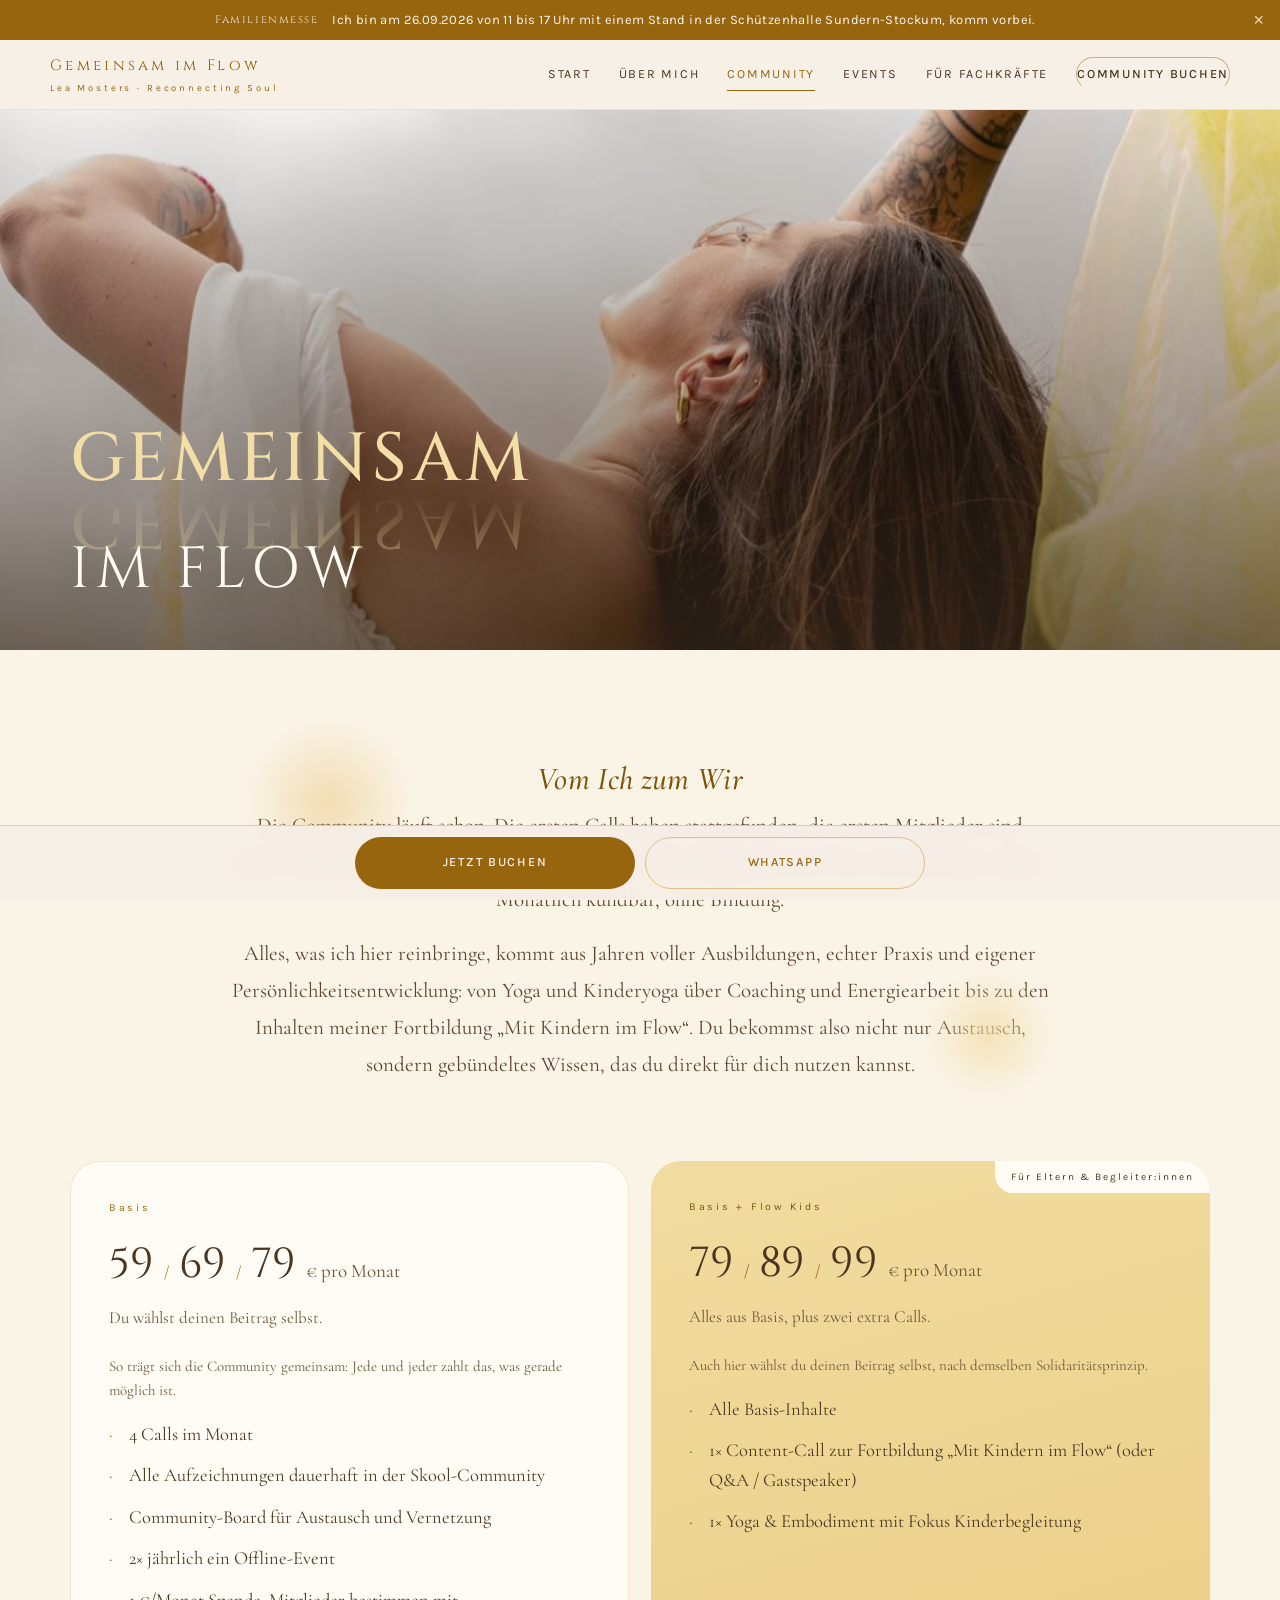
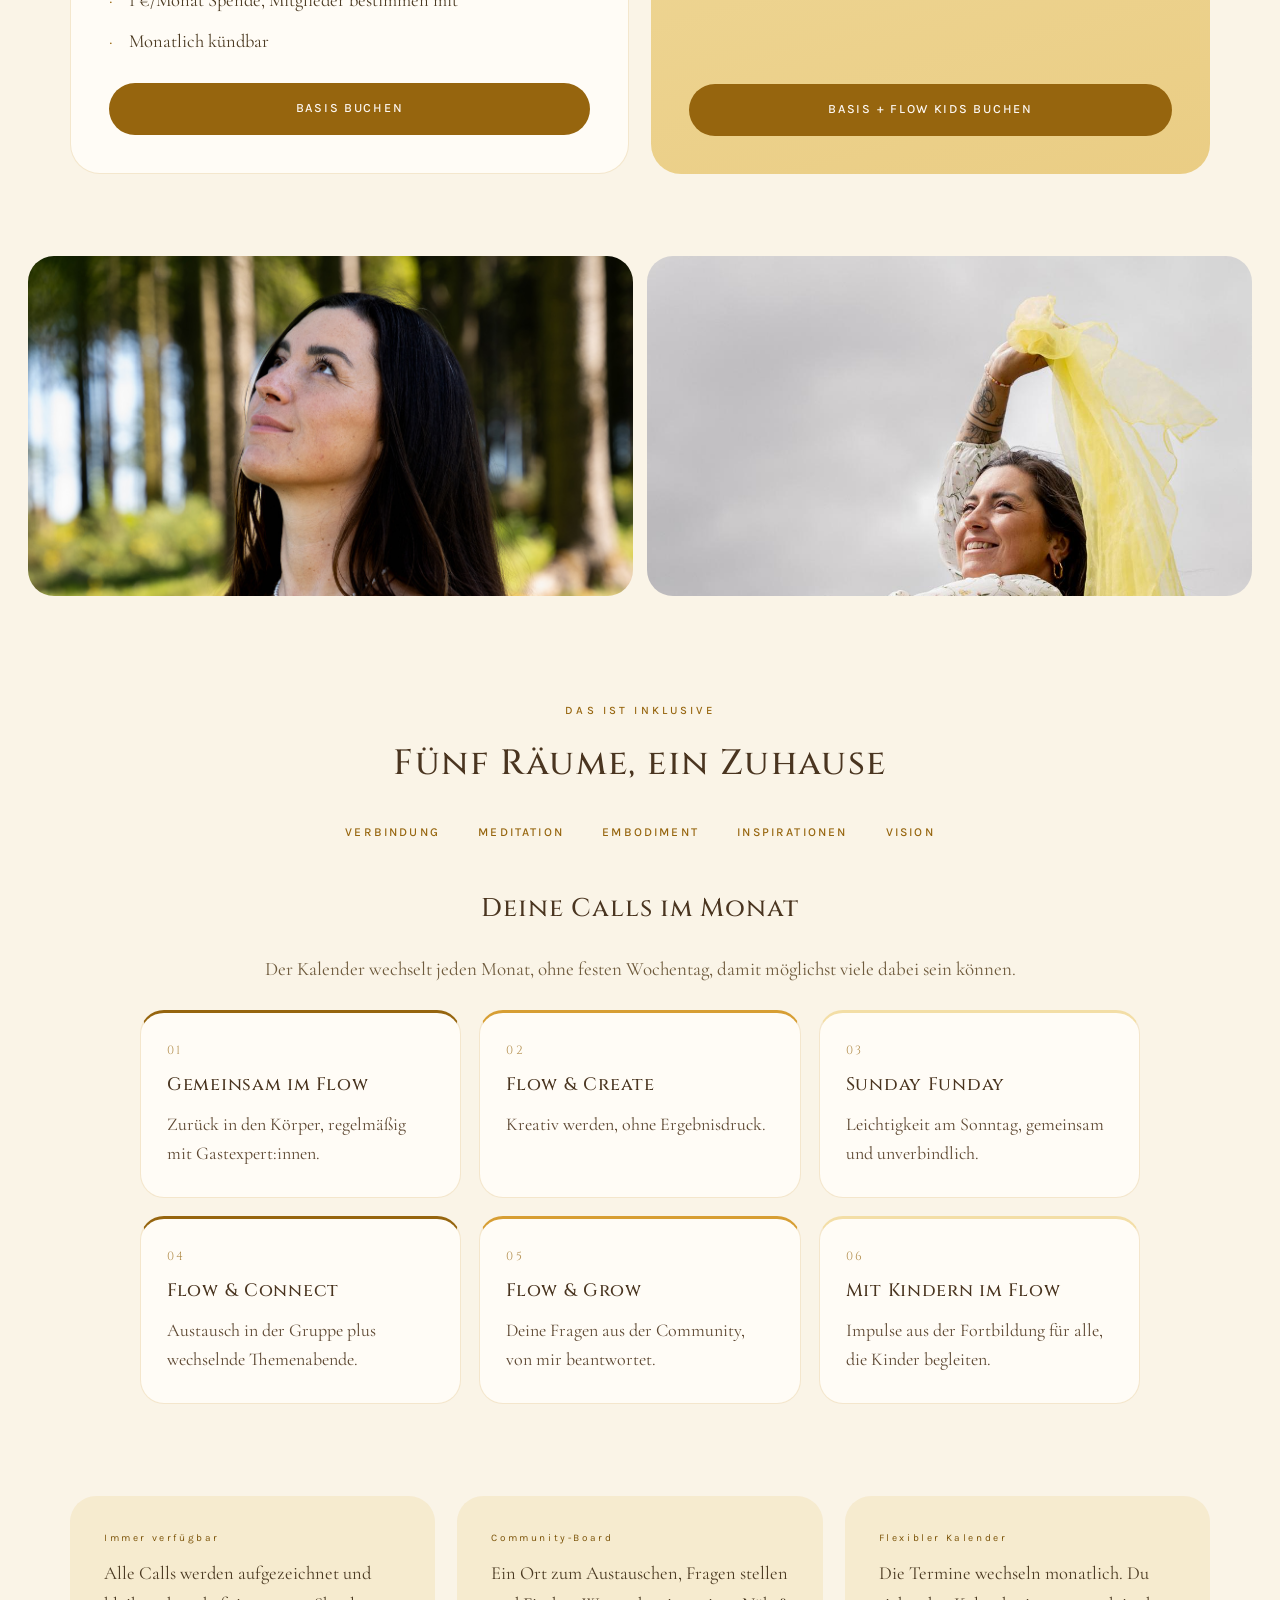
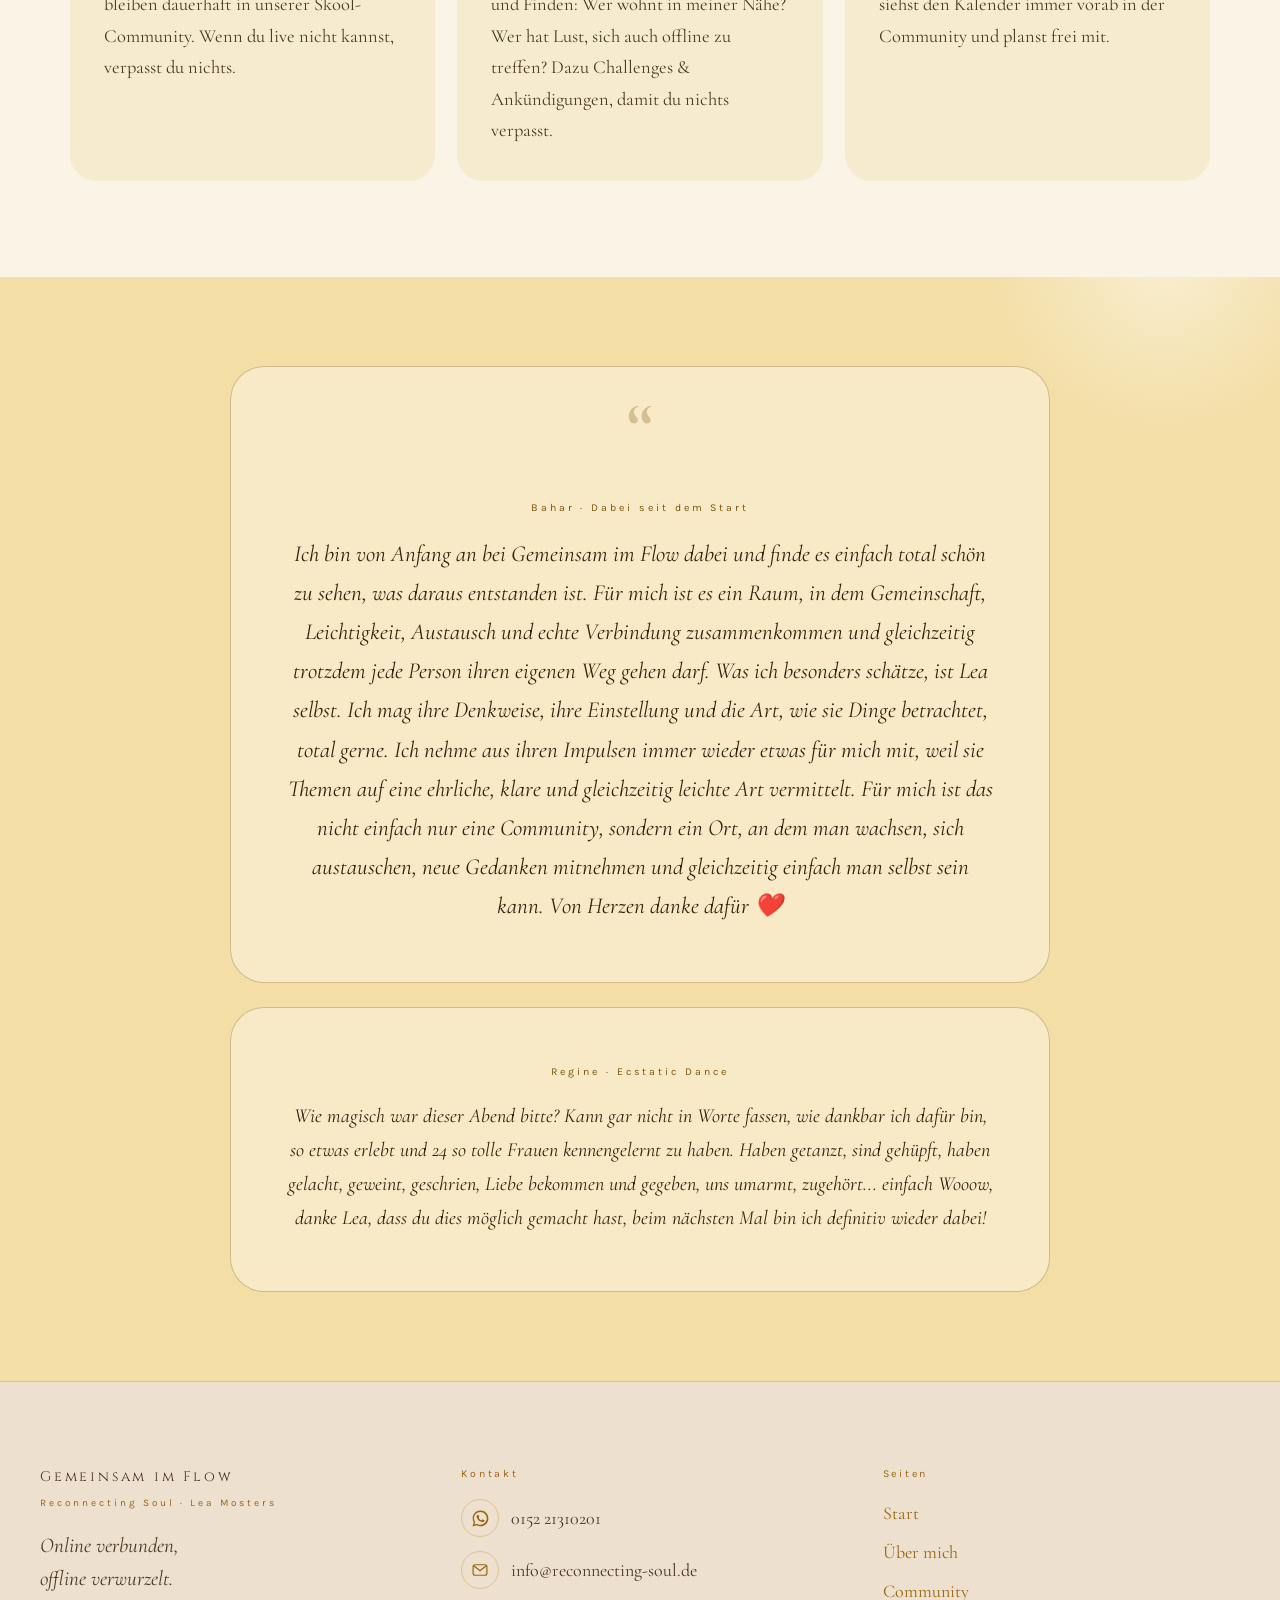
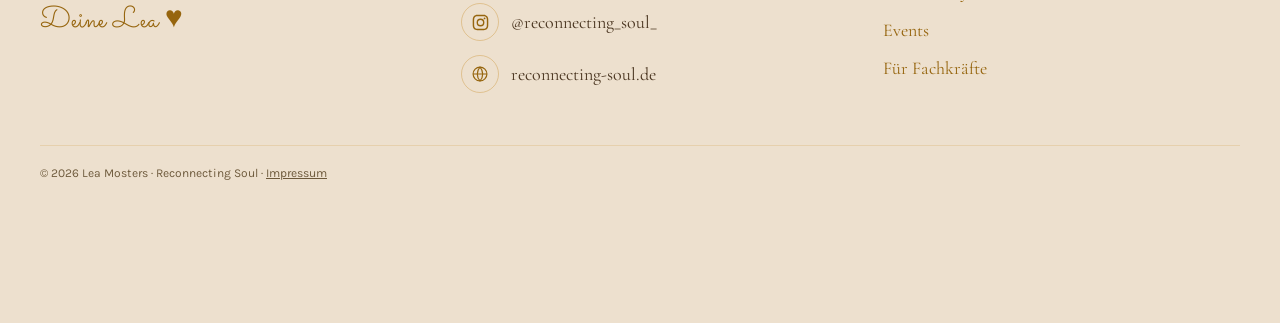
==== commit a9d7bb49: "Skriptschrift zurückhaltender, Header-Button neu gestaltet, Bildausschnitte auf Startseite korrigier" ====
--- a/community.html
+++ b/community.html
@@ -7,7 +7,7 @@
 <meta name="description" content="Die Community von Gemeinsam im Flow: vier Calls im Monat, echte Verbindung, Preis nach Wahl.">
 <link rel="preconnect" href="https://fonts.googleapis.com">
 <link rel="preconnect" href="https://fonts.gstatic.com" crossorigin>
-<link href="https://fonts.googleapis.com/css2?family=Cinzel:wght@400;500;600&family=Cormorant+Garamond:ital,wght@0,400;0,500;0,600;1,400;1,500&family=Meddon&family=Karla:wght@300;400;500;600&display=swap" rel="stylesheet">
+<link href="https://fonts.googleapis.com/css2?family=Cinzel:wght@400;500;600&family=Cormorant+Garamond:ital,wght@0,400;0,500;0,600;1,400;1,500&family=Sacramento&family=Karla:wght@300;400;500;600&display=swap" rel="stylesheet">
 <link rel="stylesheet" href="css/style.css">
 </head>
 <body>
@@ -30,7 +30,7 @@
       <a href="community.html" class="active">Community</a>
       <a href="events.html">Events</a>
       <a href="fachkraefte.html">Für Fachkräfte</a>
-      <a href="https://buy.stripe.com/9B6aEZ9VU6rI0Kg9fe9EI0a" target="_blank" rel="noopener" class="btn btn-primary btn-small">Community buchen</a>
+      <a href="https://buy.stripe.com/9B6aEZ9VU6rI0Kg9fe9EI0a" target="_blank" rel="noopener" class="btn header-cta">Community buchen</a>
     </nav>
     <button class="nav-toggle" data-only="mobile" id="navToggle" aria-label="Menü">
       <span class="bars"><span></span><span></span><span></span></span> Menü
@@ -76,7 +76,7 @@
   <section class="prose-section" data-reveal style="position:relative">
     <div class="blob blob-veil" style="left:6%;top:14%;width:clamp(90px,14vw,170px);height:clamp(90px,14vw,170px);background:radial-gradient(circle,rgba(223,169,60,.3),rgba(223,169,60,0) 70%)"></div>
     <div class="blob blob-glow" style="right:4%;bottom:6%;width:clamp(70px,11vw,130px);height:clamp(70px,11vw,130px);background:radial-gradient(circle,rgba(242,220,164,.7),rgba(242,220,164,0) 70%)"></div>
-    <p class="script" style="font-size:clamp(48px,8vw,74px);color:var(--gold);margin:0 0 6px;line-height:1;position:relative">Vom Ich zum Wir</p>
+    <p class="tagline-quiet" style="font-size:clamp(24px,3.4vw,32px);color:var(--gold-hover);margin:0 0 10px;line-height:1.2;position:relative">Vom Ich zum Wir</p>
     <p class="prose-body">Die Community läuft schon. Die ersten Calls haben stattgefunden, die ersten Mitglieder sind dabei. Du bekommst vier Calls im Monat, echte Verbindung und einen Preis, den du selbst wählst. Monatlich kündbar, ohne Bindung.</p>
     <p class="prose-body" style="margin-top:18px">Alles, was ich hier reinbringe, kommt aus Jahren voller Ausbildungen, echter Praxis und eigener Persönlichkeitsentwicklung: von Yoga und Kinderyoga über Coaching und Energiearbeit bis zu den Inhalten meiner Fortbildung „Mit Kindern im Flow“. Du bekommst also nicht nur Austausch, sondern gebündeltes Wissen, das du direkt für dich nutzen kannst.</p>
   </section>
--- a/css/style.css
+++ b/css/style.css
@@ -30,7 +30,7 @@
 
   --font-display: 'Cinzel', serif;
   --font-serif: 'Cormorant Garamond', serif;
-  --font-script: 'Meddon', cursive;
+  --font-script: 'Sacramento', cursive;
   --font-body: 'Karla', sans-serif;
 }
 
@@ -80,6 +80,7 @@
   letter-spacing: 0.04em;
 }
 .script { font-family: var(--font-script); }
+.tagline-quiet { font-family: var(--font-serif); font-style: italic; font-weight: 500; letter-spacing: .01em; }
 
 /* ===== Reveal animation — matches Lea's original: IntersectionObserver
    + a setInterval safety sweep, so nothing can stay stuck invisible ===== */
@@ -148,7 +149,11 @@
   color: var(--ink); padding: 6px 0; border-bottom: 1px solid transparent; transition: color .25s, border-color .25s;
 }
 .main-nav a:hover, .main-nav a.active { color: var(--gold); border-bottom-color: var(--gold); }
-.header-cta { flex-shrink: 0; }
+.header-cta {
+  flex-shrink: 0; background: transparent; color: var(--gold); border: 1.5px solid rgba(150,101,14,.45);
+  padding: 0.6rem 1.35rem; font-weight: 500;
+}
+.header-cta:hover { background: var(--gold); color: #FFFCF6; border-color: var(--gold); transform: translateY(-2px); box-shadow: none; }
 
 .nav-toggle {
   display: none; align-items: center; gap: 9px; background: transparent;
@@ -174,7 +179,7 @@
 }
 .mobile-menu-actions { margin-top: auto; display: flex; flex-direction: column; gap: 12px; }
 .mobile-menu-actions .btn { width: 100%; }
-.mobile-menu-tagline { font-family: var(--font-script); font-size: 36px; color: var(--gold); text-align: center; margin: 6px 0 0; }
+.mobile-menu-tagline { font-family: var(--font-script); font-size: 26px; color: var(--gold); text-align: center; margin: 6px 0 0; }
 
 /* ===== Hero (Start) ===== */
 .hero {
@@ -205,7 +210,7 @@
 }
 .reflect-sub { font-family: var(--font-display); font-weight: 400; letter-spacing: .1em; margin: -.22em 0 0; color: #FFFBF4; text-shadow: 0 2px 24px rgba(90,62,26,.35); line-height: 1; display: block; }
 
-.hero-tagline { font-family: var(--font-script); font-size: clamp(46px,8vw,76px); color: var(--gold-hover); margin: clamp(6px,2vh,18px) 0 0; line-height: 1; animation: rise 1.1s var(--ease) .5s both; }
+.hero-tagline { font-family: var(--font-script); font-weight: 400; font-size: clamp(26px,4.2vw,40px); letter-spacing: .01em; color: var(--gold-hover); margin: clamp(8px,2vh,16px) 0 0; line-height: 1.2; animation: rise 1.1s var(--ease) .5s both; }
 .hero-lead { font-size: clamp(19px,2.3vw,24px); line-height: 1.6; color: #FFFCF6; text-shadow: 0 2px 16px rgba(42,30,14,.55); max-width: 34ch; margin: clamp(14px,3vh,26px) auto 0; animation: rise 1.1s var(--ease) .65s both; }
 .hero-actions { display: flex; flex-wrap: wrap; gap: 12px; justify-content: center; margin-top: clamp(20px,4vh,34px); animation: rise 1.1s var(--ease) .8s both; }
 
@@ -245,7 +250,7 @@
 .fit-section { max-width: 1220px; margin: 0 auto; padding: clamp(20px,3vw,34px) clamp(20px,5vw,40px) clamp(40px,7vw,80px); }
 .fit-grid { display: grid; grid-template-columns: repeat(auto-fit,minmax(min(100%,250px),1fr)); gap: 16px; }
 .fit-card { background: var(--cream-card); border: 1px solid var(--border-gold); border-radius: 26px; padding: clamp(26px,3vw,34px); }
-.fit-card .script { font-size: 44px; color: var(--gold-light-2); margin: 0 0 6px; line-height: 1; display: block; }
+.fit-card .script { font-family: var(--font-serif); font-style: italic; font-weight: 500; font-size: 26px; letter-spacing: .02em; color: var(--gold-hover); margin: 0 0 8px; line-height: 1; display: block; }
 .fit-card p.body { font-size: 18.5px; line-height: 1.7; color: var(--text-body); margin: 0; }
 
 /* ===== Offer tiles ===== */
@@ -339,7 +344,6 @@
 .dark-panel .inner { max-width: 920px; margin: 0 auto; padding: clamp(50px,8vw,100px) clamp(20px,5vw,40px); text-align: center; }
 .dark-panel .eyebrow { color: var(--gold-hover); }
 .dark-panel blockquote { font-family: var(--font-serif); font-style: italic; font-size: clamp(23px,3.6vw,38px); line-height: 1.5; margin: 0; color: var(--ink); }
-.dark-panel .signature { font-family: var(--font-script); font-size: 52px; color: var(--gold-hover); margin: 28px 0 0; }
 
 /* ===== Pricing cards (Community) ===== */
 .pricing-grid { display: grid; grid-template-columns: repeat(auto-fit,minmax(min(100%,300px),1fr)); gap: 22px; }
@@ -467,7 +471,7 @@
 .footer-brand { font-family: var(--font-display); font-size: 14px; letter-spacing: .2em; margin: 0 0 6px; color: var(--ink); }
 .footer-sub { font-family: var(--font-body); font-size: 10px; letter-spacing: .3em; color: var(--gold); margin: 0 0 18px; }
 .footer-tagline { font-family: var(--font-serif); font-style: italic; font-size: 21px; color: var(--ink-soft); margin: 0; }
-.footer-signature { font-family: var(--font-script); font-size: 42px; color: var(--gold); margin: 10px 0 0; line-height: 1; }
+.footer-signature { font-family: var(--font-script); font-size: 30px; color: var(--gold); margin: 10px 0 0; line-height: 1; }
 .footer-heading { font-family: var(--font-body); font-size: 10.5px; letter-spacing: .26em; color: var(--gold); margin: 0 0 16px; }
 .footer-contact { display: flex; flex-direction: column; gap: 14px; font-size: 18px; }
 .footer-contact a { display: flex; align-items: center; gap: 12px; color: var(--ink); }
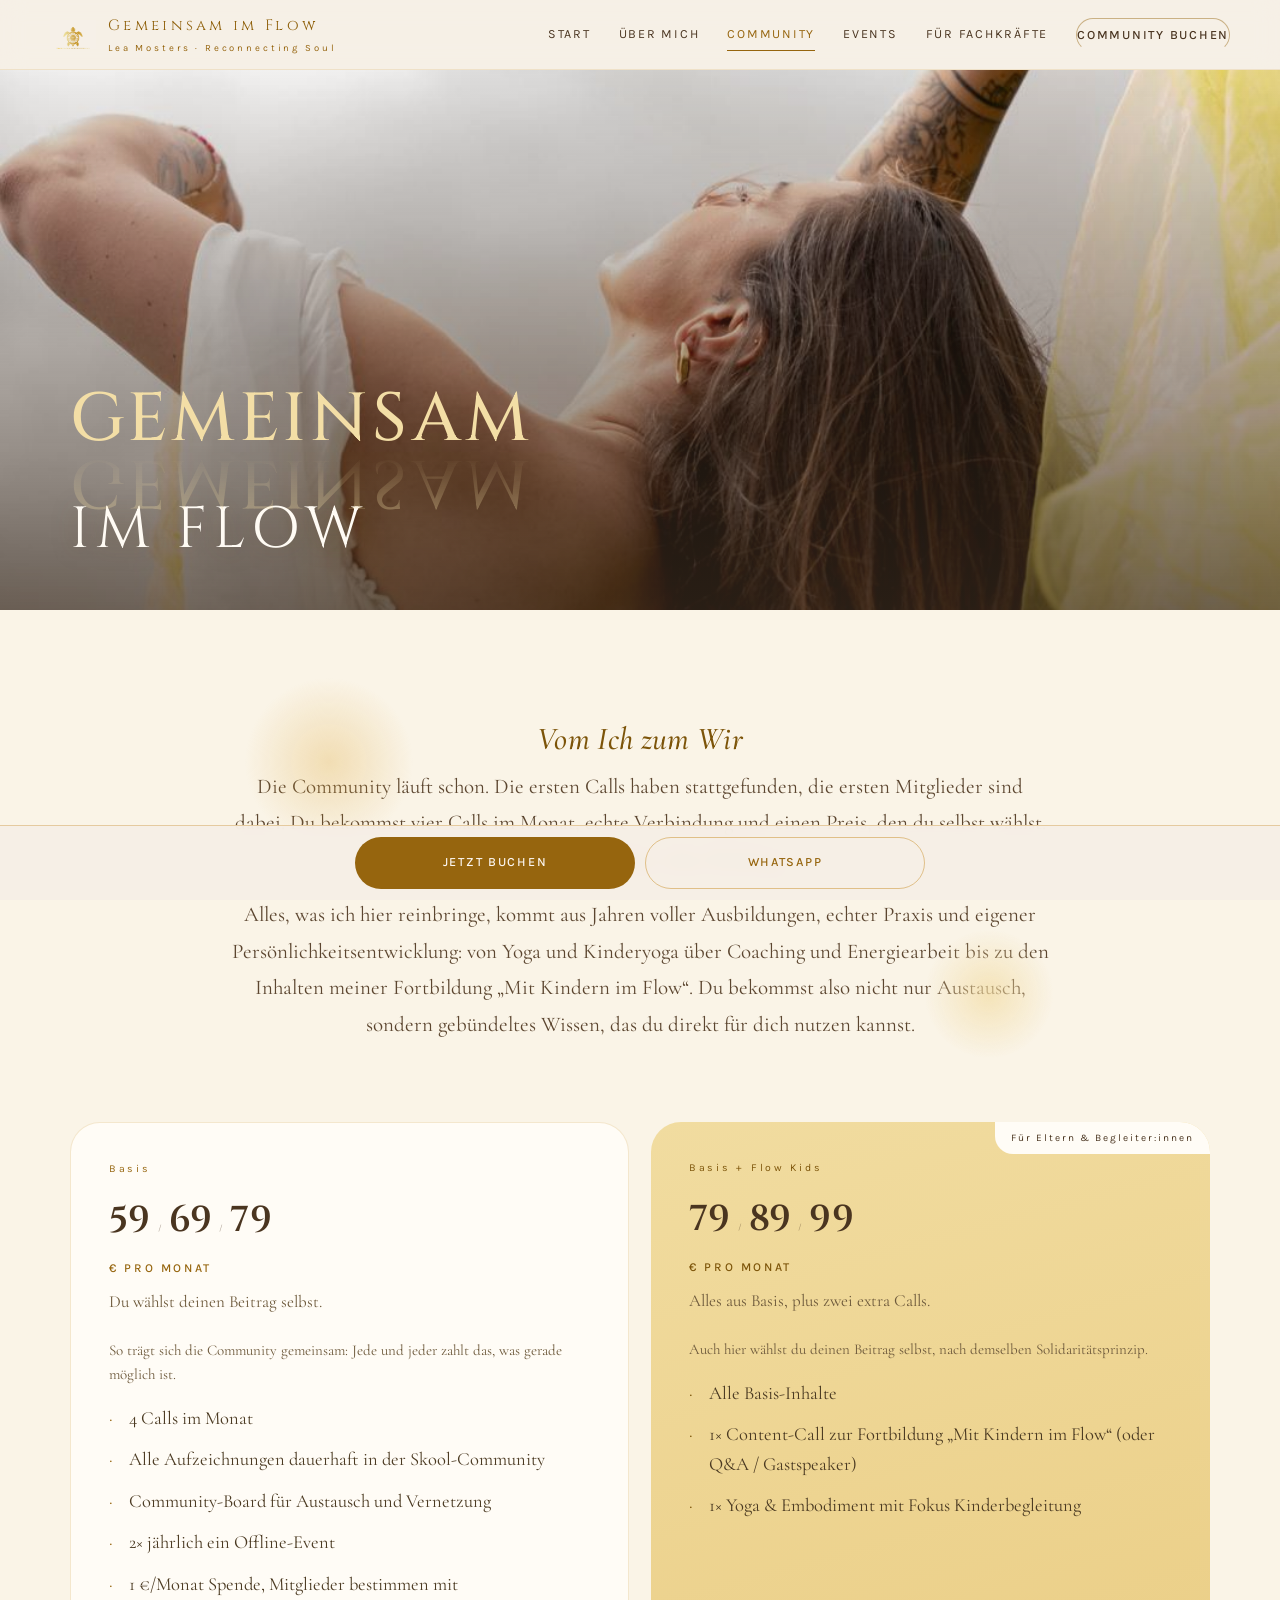
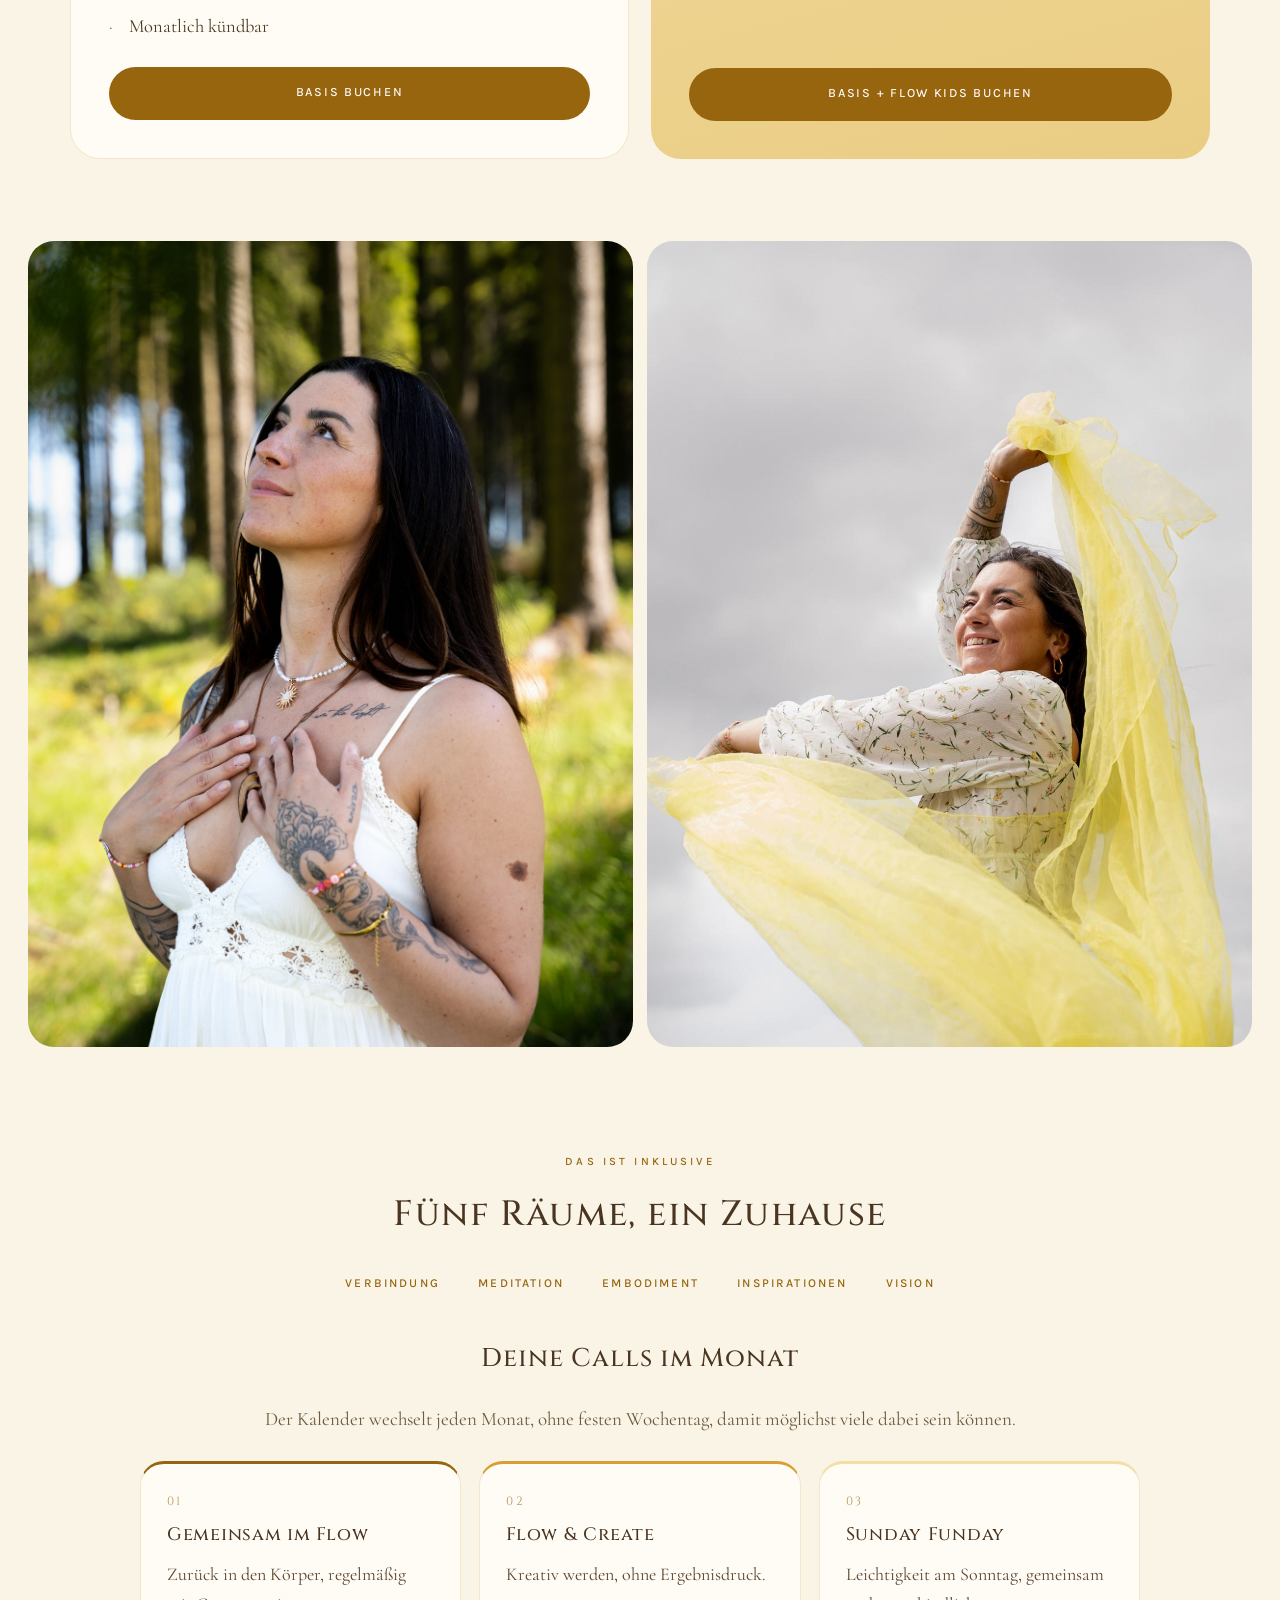
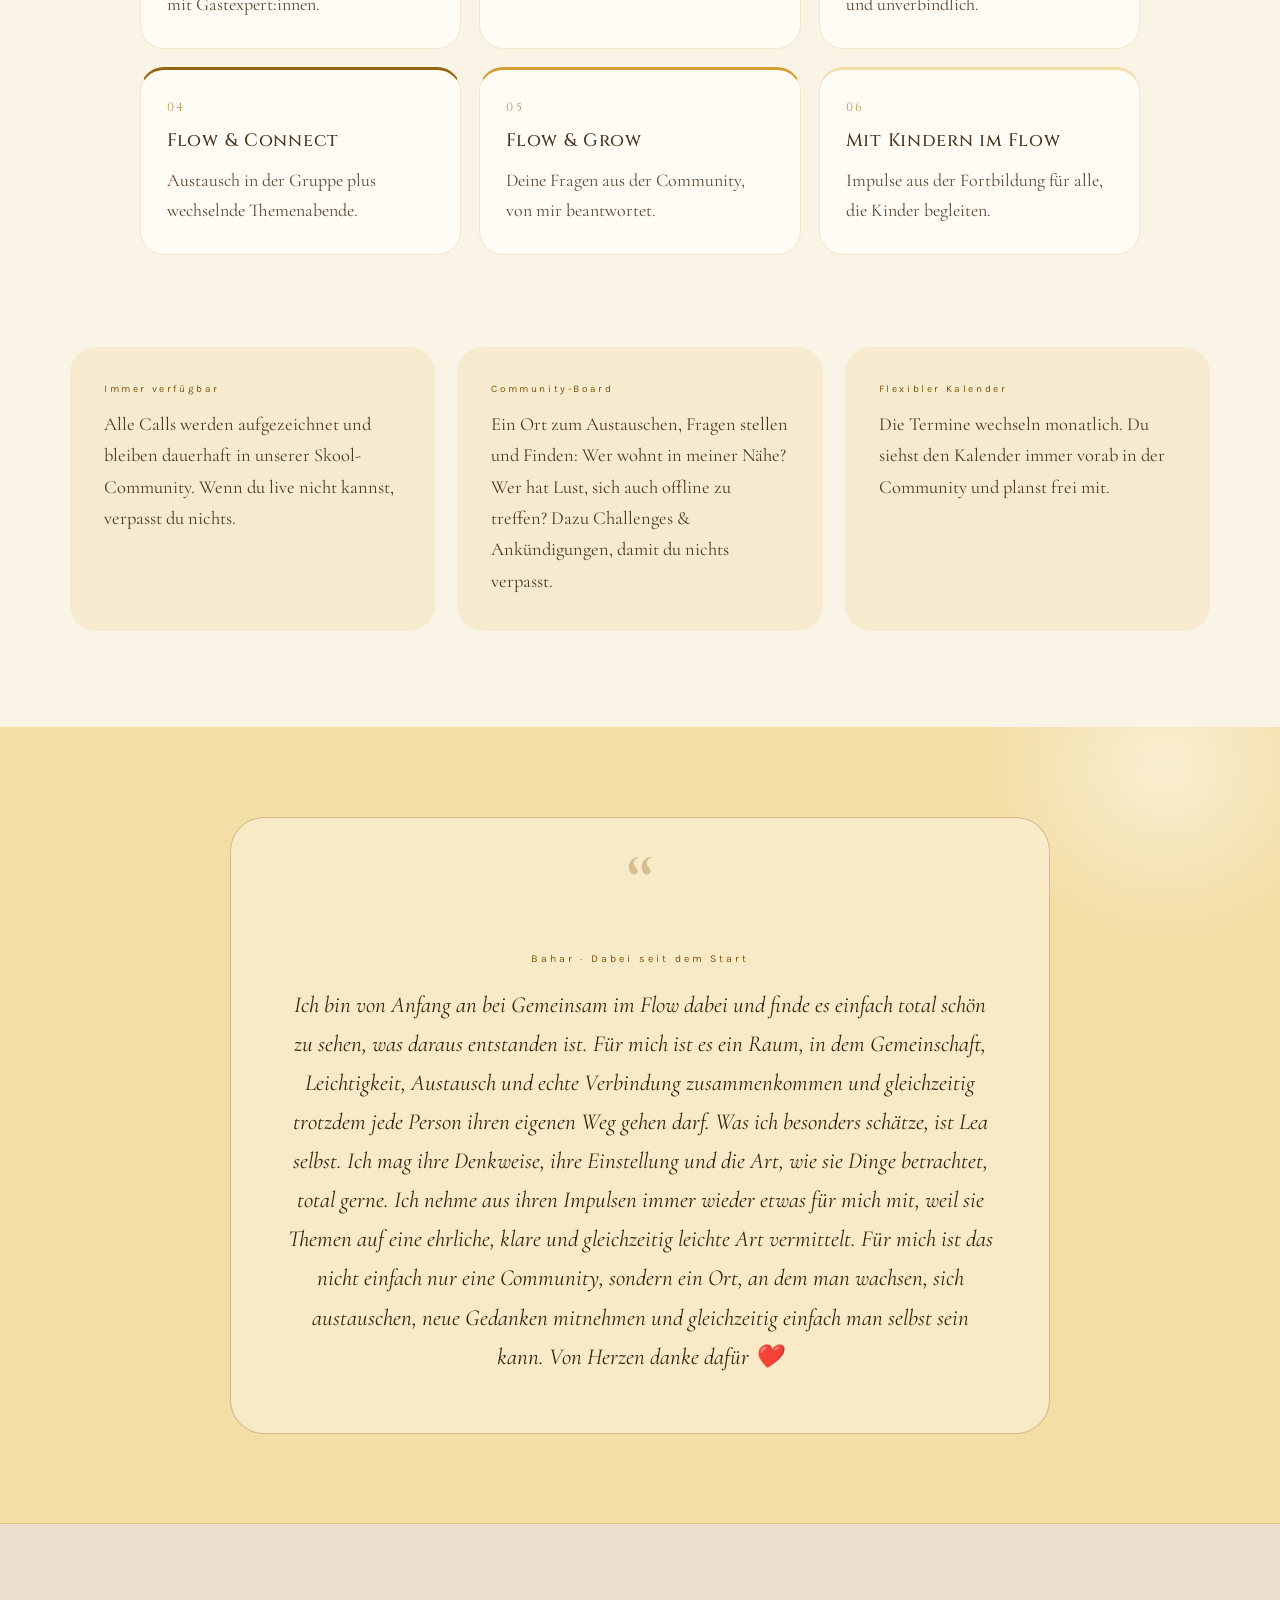
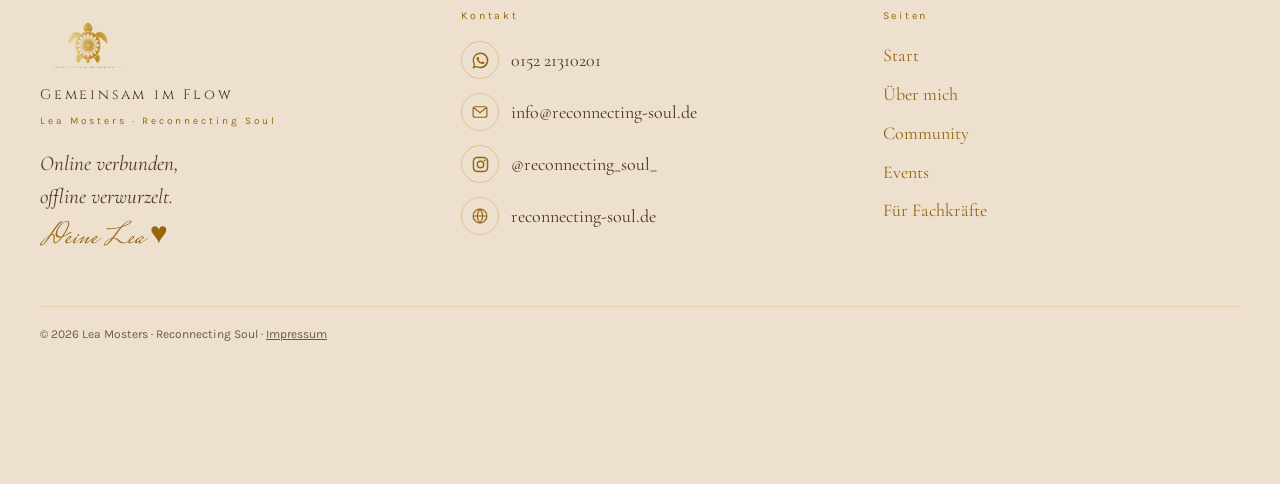
==== commit 9bfa531f: "Umfangreiches Kundinnen-Feedback: neue Schriftart, Logo, Bildkorrekturen, Textänderungen Skriptschri" ====
--- a/community.html
+++ b/community.html
@@ -7,22 +7,19 @@
 <meta name="description" content="Die Community von Gemeinsam im Flow: vier Calls im Monat, echte Verbindung, Preis nach Wahl.">
 <link rel="preconnect" href="https://fonts.googleapis.com">
 <link rel="preconnect" href="https://fonts.gstatic.com" crossorigin>
-<link href="https://fonts.googleapis.com/css2?family=Cinzel:wght@400;500;600&family=Cormorant+Garamond:ital,wght@0,400;0,500;0,600;1,400;1,500&family=Sacramento&family=Karla:wght@300;400;500;600&display=swap" rel="stylesheet">
+<link href="https://fonts.googleapis.com/css2?family=Cinzel:wght@400;500;600&family=Cormorant+Garamond:ital,wght@0,400;0,500;0,600;1,400;1,500&family=Mrs+Saint+Delafield&family=Karla:wght@300;400;500;600&display=swap" rel="stylesheet">
 <link rel="stylesheet" href="css/style.css">
 </head>
 <body>
 
-<div class="messe-banner" id="messeBanner">
-  <span class="tag">Familienmesse</span>
-  <p>Ich bin am 26.09.2026 von 11 bis 17 Uhr mit einem Stand in der Schützenhalle Sundern-Stockum, komm vorbei.</p>
-  <button class="messe-close" id="messeClose" aria-label="Hinweis schließen">&times;</button>
-</div>
-
 <header class="site-header">
   <div class="header-inner">
     <a href="index.html" class="wordmark">
-      <span class="wordmark-main">Gemeinsam im Flow</span>
-      <span class="wordmark-sub">Lea Mosters · Reconnecting Soul</span>
+      <img src="img/logo-turtle.jpg" alt="Reconnecting Soul" class="wordmark-icon">
+      <span class="wordmark-text">
+        <span class="wordmark-main">Gemeinsam im Flow</span>
+        <span class="wordmark-sub">Lea Mosters · Reconnecting Soul</span>
+      </span>
     </a>
     <nav class="main-nav" data-only="desktop">
       <a href="index.html">Start</a>
@@ -60,7 +57,7 @@
 <main>
 
   <section class="photo-hero">
-    <div class="photo-hero-media" data-parallax="0.16">
+    <div class="photo-hero-media">
       <img src="img/tuch-3.jpg" alt="Weit geöffnetes gelbes Tuch">
     </div>
     <div class="photo-hero-scrim">
@@ -127,8 +124,8 @@
 
   <section class="gallery-strip" data-reveal>
     <div class="grid">
-      <figure data-reveal-item><img src="img/ir-77.jpg" alt="Lea mit Blick nach oben" style="height:340px;object-position:center 18%"></figure>
-      <figure data-reveal-item><img src="img/tuch-1.jpg" alt="Lea mit gelbem Tuch" style="height:340px;object-position:center 25%"></figure>
+      <figure data-reveal-item><img src="img/ir-77.jpg" alt="Lea mit Blick nach oben" style="object-position:center 22%"></figure>
+      <figure data-reveal-item><img src="img/tuch-1.jpg" alt="Lea mit gelbem Tuch" style="object-position:center 30%"></figure>
     </div>
   </section>
 
@@ -197,10 +194,6 @@
         <p class="kicker">Bahar · Dabei seit dem Start</p>
         <blockquote>Ich bin von Anfang an bei Gemeinsam im Flow dabei und finde es einfach total schön zu sehen, was daraus entstanden ist. Für mich ist es ein Raum, in dem Gemeinschaft, Leichtigkeit, Austausch und echte Verbindung zusammenkommen und gleichzeitig trotzdem jede Person ihren eigenen Weg gehen darf. Was ich besonders schätze, ist Lea selbst. Ich mag ihre Denkweise, ihre Einstellung und die Art, wie sie Dinge betrachtet, total gerne. Ich nehme aus ihren Impulsen immer wieder etwas für mich mit, weil sie Themen auf eine ehrliche, klare und gleichzeitig leichte Art vermittelt. Für mich ist das nicht einfach nur eine Community, sondern ein Ort, an dem man wachsen, sich austauschen, neue Gedanken mitnehmen und gleichzeitig einfach man selbst sein kann. Von Herzen danke dafür ❤️</blockquote>
       </div>
-      <div class="frame" style="margin-top:24px">
-        <p class="kicker">Regine · Ecstatic Dance</p>
-        <blockquote style="font-size:clamp(17px,1.9vw,20px)">Wie magisch war dieser Abend bitte? Kann gar nicht in Worte fassen, wie dankbar ich dafür bin, so etwas erlebt und 24 so tolle Frauen kennengelernt zu haben. Haben getanzt, sind gehüpft, haben gelacht, geweint, geschrien, Liebe bekommen und gegeben, uns umarmt, zugehört... einfach Wooow, danke Lea, dass du dies möglich gemacht hast, beim nächsten Mal bin ich definitiv wieder dabei!</blockquote>
-      </div>
     </div>
   </section>
 
@@ -209,8 +202,9 @@
 <footer class="site-footer">
   <div class="footer-inner">
     <div>
+      <img src="img/logo-turtle.jpg" alt="Reconnecting Soul" class="footer-logo">
       <p class="footer-brand">Gemeinsam im Flow</p>
-      <p class="footer-sub">Reconnecting Soul · Lea Mosters</p>
+      <p class="footer-sub">Lea Mosters · Reconnecting Soul</p>
       <p class="footer-tagline">Online verbunden,<br>offline verwurzelt.</p>
       <p class="footer-signature">Deine Lea &hearts;</p>
     </div>
--- a/css/style.css
+++ b/css/style.css
@@ -30,7 +30,7 @@
 
   --font-display: 'Cinzel', serif;
   --font-serif: 'Cormorant Garamond', serif;
-  --font-script: 'Sacramento', cursive;
+  --font-script: 'Mrs Saint Delafield', cursive;
   --font-body: 'Karla', sans-serif;
 }
 
@@ -81,6 +81,10 @@
 }
 .script { font-family: var(--font-script); }
 .tagline-quiet { font-family: var(--font-serif); font-style: italic; font-weight: 500; letter-spacing: .01em; }
+
+.footer-logo { width: 96px; height: 60px; object-fit: cover; object-position: top; mix-blend-mode: multiply; margin: 0 0 16px; display: block; }
+.home-logo-feature { display: flex; justify-content: center; padding: clamp(30px,5vw,54px) 0 0; }
+.home-logo-feature img { width: clamp(120px,16vw,190px); height: auto; aspect-ratio: 50/31; object-fit: cover; object-position: top; mix-blend-mode: multiply; }
 
 /* ===== Reveal animation — matches Lea's original: IntersectionObserver
    + a setInterval safety sweep, so nothing can stay stuck invisible ===== */
@@ -140,7 +144,9 @@
   border-bottom: 1px solid rgba(201,143,42,.16);
 }
 .header-inner { max-width: 1220px; margin: 0 auto; padding: 14px 20px; display: flex; align-items: center; justify-content: space-between; gap: 20px; }
-.wordmark { display: flex; flex-direction: column; gap: 2px; }
+.wordmark { display: flex; flex-direction: row; align-items: center; gap: 12px; }
+.wordmark-icon { width: 46px; height: 29px; object-fit: cover; object-position: top; mix-blend-mode: multiply; flex-shrink: 0; }
+.wordmark-text { display: flex; flex-direction: column; gap: 2px; }
 .wordmark-main { font-family: var(--font-display); font-size: 15px; letter-spacing: .22em; color: var(--gold-deep); }
 .wordmark-sub { font-family: var(--font-body); font-size: 9.5px; letter-spacing: .3em; color: var(--gold); }
 .main-nav { display: flex; align-items: center; gap: 28px; }
@@ -151,7 +157,7 @@
 .main-nav a:hover, .main-nav a.active { color: var(--gold); border-bottom-color: var(--gold); }
 .header-cta {
   flex-shrink: 0; background: transparent; color: var(--gold); border: 1.5px solid rgba(150,101,14,.45);
-  padding: 0.6rem 1.35rem; font-weight: 500;
+  padding: 0.7rem 1.5rem; font-weight: 500; font-size: .68rem; letter-spacing: .1em; white-space: nowrap;
 }
 .header-cta:hover { background: var(--gold); color: #FFFCF6; border-color: var(--gold); transform: translateY(-2px); box-shadow: none; }
 
@@ -232,7 +238,8 @@
 .prose-section { max-width: 900px; margin: 0 auto; padding: clamp(54px,9vw,110px) clamp(20px,5vw,40px) clamp(24px,4vw,44px); text-align: center; }
 .prose-lead { font-family: var(--font-serif); font-style: italic; font-size: clamp(24px,3.6vw,38px); line-height: 1.45; color: var(--ink); margin: 0 0 20px; }
 .prose-body { font-size: clamp(18px,2vw,21px); line-height: 1.75; color: var(--text-body); margin: 0; }
-.prose-narrow { max-width: 70ch; margin: 0 auto; display: flex; flex-direction: column; gap: 20px; }
+.prose-narrow { max-width: 900px; margin: 0 auto; display: flex; flex-direction: column; gap: 20px; }
+.prose-narrow p { font-size: clamp(18px,2vw,21px); line-height: 1.8; }
 .prose-narrow p { font-size: clamp(19px,2.1vw,22px); line-height: 1.8; color: var(--ink-soft); margin: 0; }
 
 /* ===== Story split (Über mich: text alongside an inset image) ===== */
@@ -312,15 +319,15 @@
 .gallery-strip { max-width: 1600px; margin: 0 auto; padding: clamp(20px,4vw,48px) clamp(16px,3vw,28px); }
 .gallery-strip .grid { display: grid; grid-template-columns: repeat(auto-fit,minmax(min(100%,220px),1fr)); gap: 14px; }
 .gallery-strip figure { margin: 0; overflow: hidden; border-radius: 26px; }
-.gallery-strip img { display: block; width: 100%; height: 330px; object-fit: cover; transition: transform 1.1s var(--ease); }
+.gallery-strip img { display: block; width: 100%; aspect-ratio: 3/4; height: auto; object-fit: cover; transition: transform 1.1s var(--ease); }
 .gallery-strip figure:hover img { transform: scale(1.05); }
-.gallery-strip.short img { height: 300px; }
+.gallery-strip.short img { aspect-ratio: 4/3; }
 
 /* ===== Meet-me / info card panel ===== */
 .info-card { border: 1px solid var(--border-gold-strong); border-radius: 32px; background: var(--cream-card); display: grid; grid-template-columns: repeat(auto-fit,minmax(min(100%,300px),1fr)); gap: clamp(24px,4vw,48px); padding: clamp(28px,4vw,48px); align-items: center; }
 .info-card h2 { font-family: var(--font-display); font-weight: 500; font-size: clamp(24px,3.4vw,34px); letter-spacing: .05em; margin: 0 0 14px; color: var(--ink); }
 .info-card p { font-size: 19px; line-height: 1.75; color: var(--text-body); margin: 0; }
-.info-card-actions { display: flex; flex-direction: column; gap: 12px; align-items: flex-start; }
+.info-card-actions { display: flex; flex-direction: column; gap: 14px; align-items: center; text-align: center; justify-content: center; height: 100%; }
 
 .tag-pill { font-family: var(--font-body); font-size: 12px; letter-spacing: .08em; color: var(--gold-hover); background: var(--warmhaut-pill); border-radius: 999px; padding: 9px 18px; }
 .tag-row { display: flex; flex-wrap: wrap; gap: 10px; }
@@ -354,16 +361,16 @@
 .price-card .kicker { font-family: var(--font-body); font-size: 10.5px; letter-spacing: .26em; margin: 0 0 14px; }
 .price-card.basis .kicker { color: var(--gold); }
 .price-card.plus .kicker { color: var(--gold-hover); }
-.price-row { display: flex; align-items: baseline; gap: 10px; flex-wrap: wrap; margin-bottom: 6px; }
-.price-num { font-family: var(--font-display); font-size: clamp(30px,4.6vw,42px); }
+.price-row { display: flex; align-items: baseline; gap: 4px; flex-wrap: wrap; margin-bottom: 10px; }
+.price-num { font-family: var(--font-display); font-weight: 600; font-size: clamp(28px,4vw,36px); letter-spacing: .01em; }
 .price-card.basis .price-num { color: var(--ink); }
 .price-card.plus .price-num { color: var(--ink); }
-.price-sep { }
-.price-card.basis .price-sep { color: var(--gold); }
-.price-card.plus .price-sep { color: var(--gold-hover); }
-.price-unit { font-size: 19px; }
-.price-card.basis .price-unit { color: var(--text-muted); }
-.price-card.plus .price-unit { color: var(--text-muted); }
+.price-sep { font-family: var(--font-body); font-weight: 300; font-size: .55em; opacity: .45; padding: 0 3px; }
+.price-card.basis .price-sep { color: var(--ink); }
+.price-card.plus .price-sep { color: var(--ink); }
+.price-unit { display: block; width: 100%; margin-top: 6px; font-family: var(--font-body); font-size: 12px; font-weight: 500; letter-spacing: .22em; text-transform: uppercase; }
+.price-card.basis .price-unit { color: var(--gold); }
+.price-card.plus .price-unit { color: var(--gold-hover); }
 .price-card .subline { font-size: 17px; margin: 0 0 22px; }
 .price-card.basis .subline { color: var(--text-secondary); }
 .price-card.plus .subline { color: var(--text-secondary); }
@@ -416,7 +423,7 @@
 .accordion-panel { padding: 0 clamp(18px,3vw,30px) 28px; display: none; }
 .accordion-item.open .accordion-panel { display: block; }
 .accordion-panel-inner { border-top: 1px solid var(--border-gold); padding-top: 20px; }
-.accordion-panel p { font-size: 19px; line-height: 1.75; color: var(--ink-soft); margin: 0 0 14px; max-width: 70ch; }
+.accordion-panel p { font-size: 19px; line-height: 1.75; color: var(--ink-soft); margin: 0 0 14px; }
 .accordion-panel .btn { margin-top: 22px; }
 
 /* ===== Principle grid (8 Haltungsprinzipien) ===== */
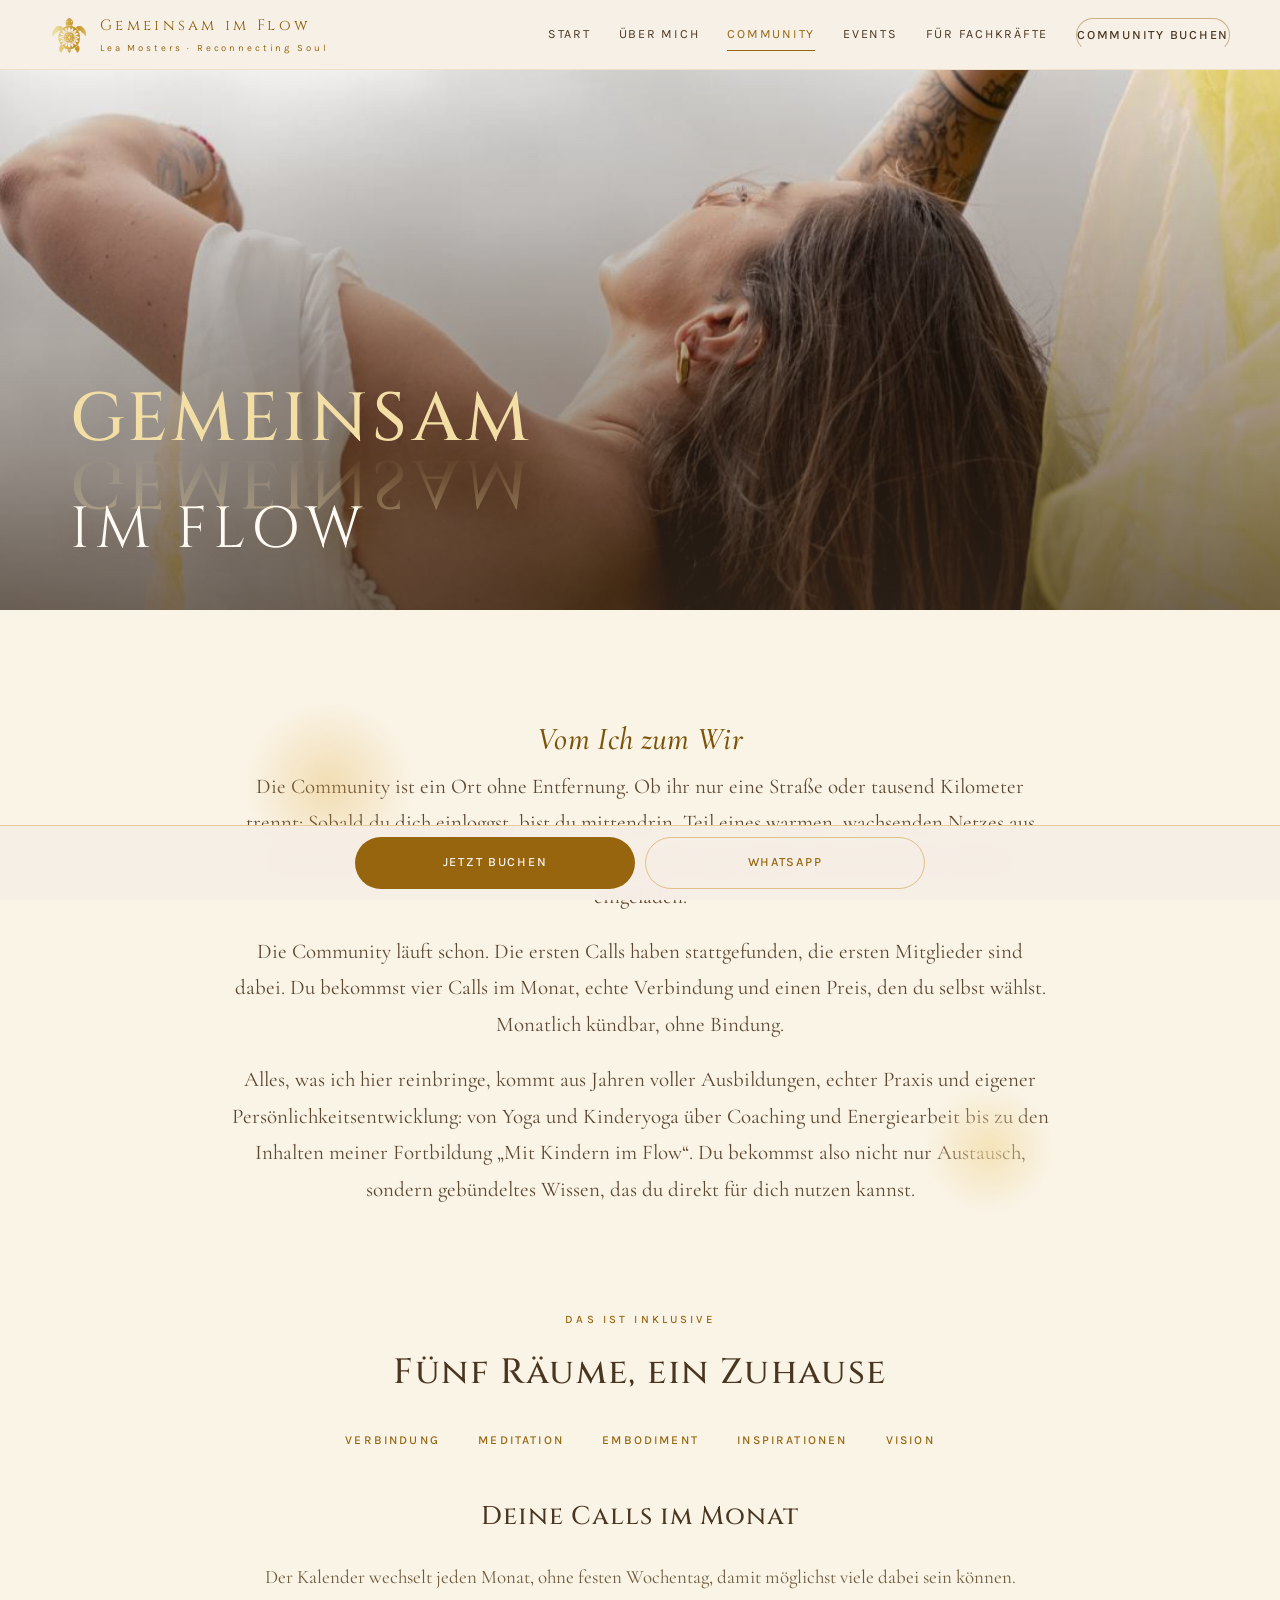
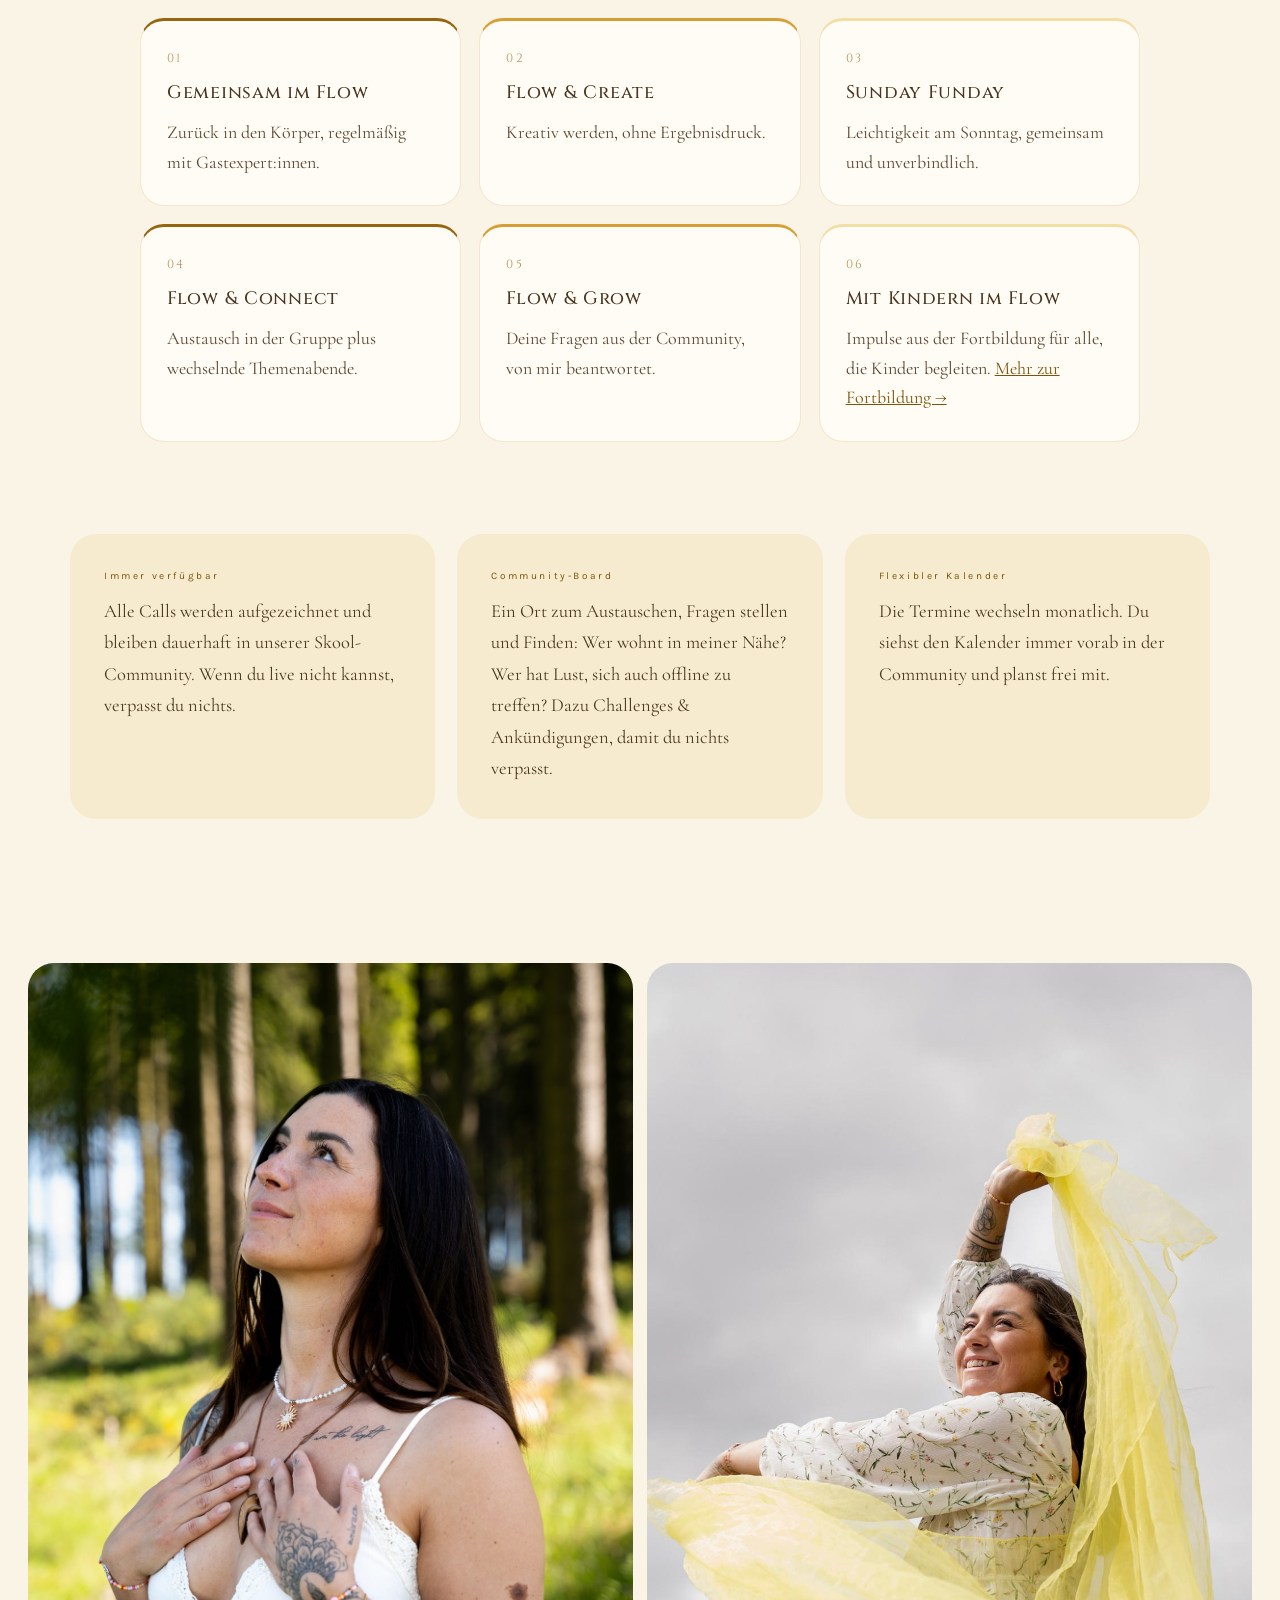
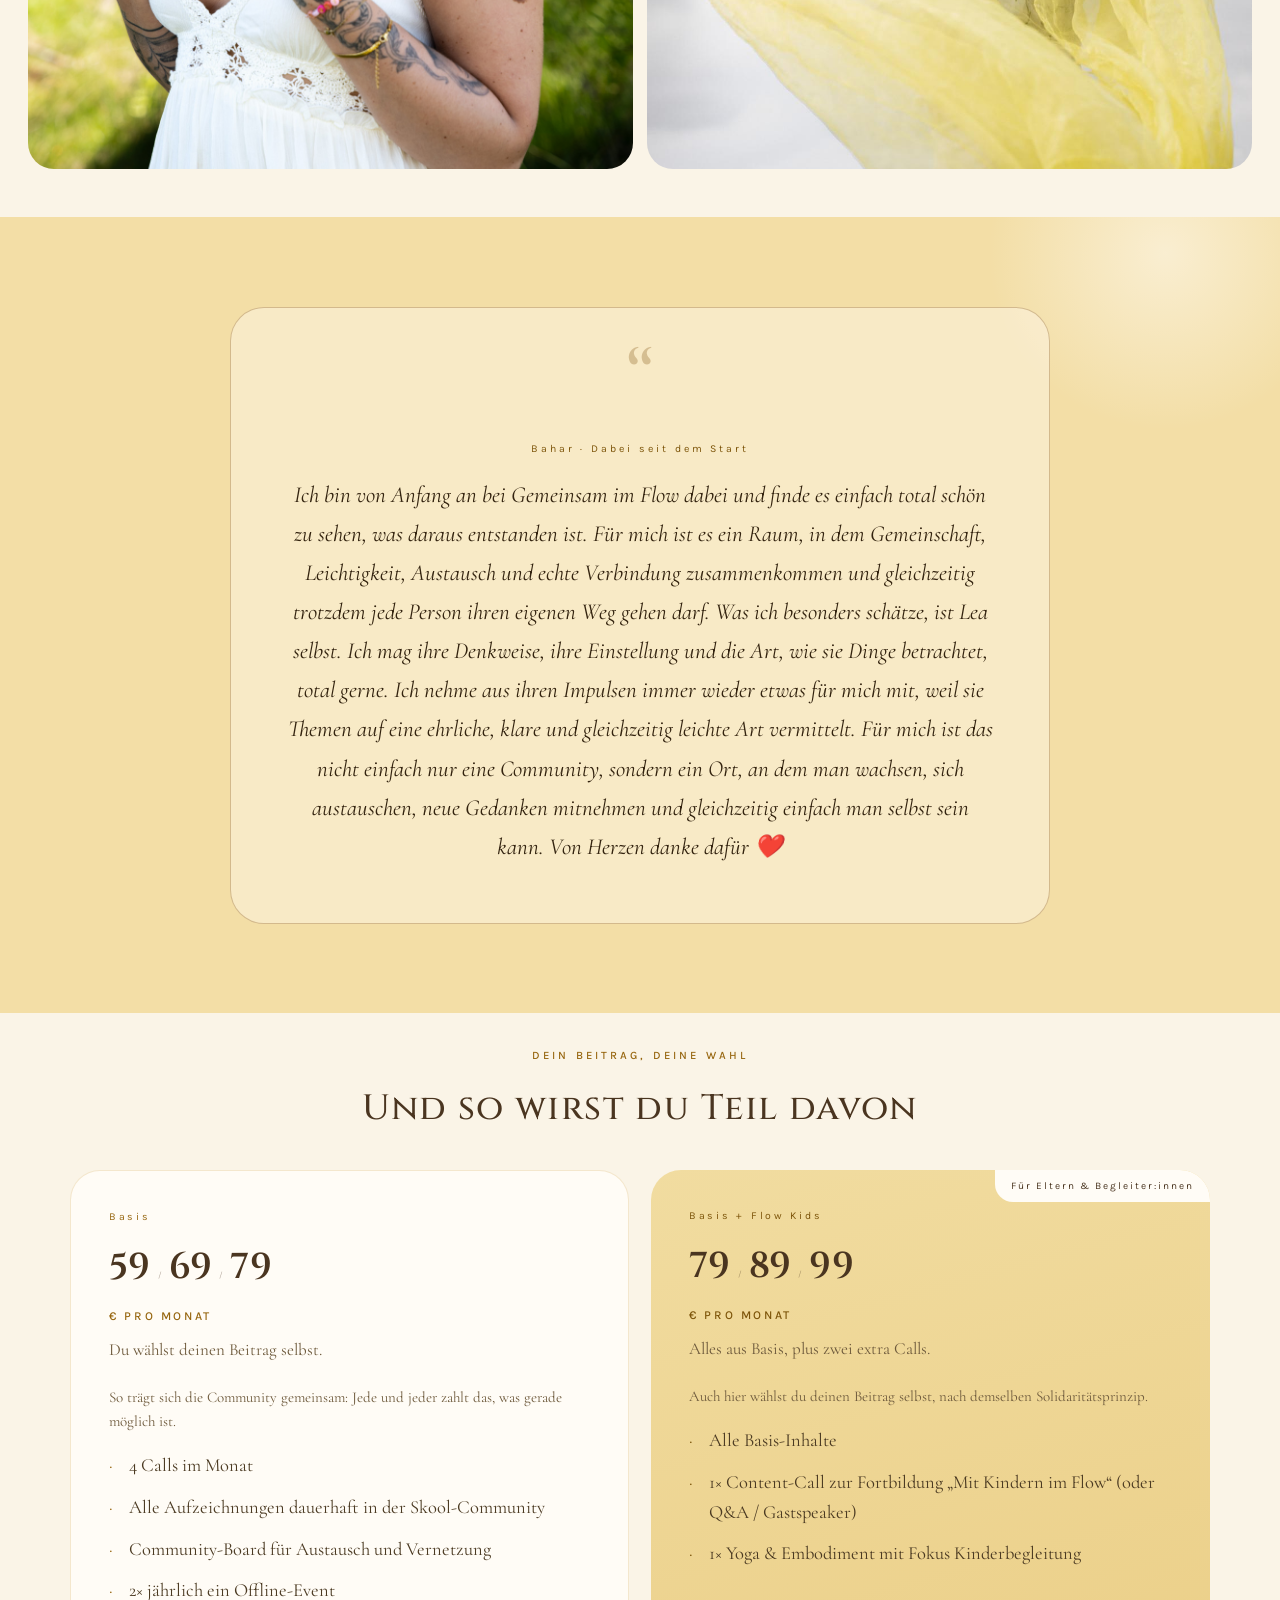
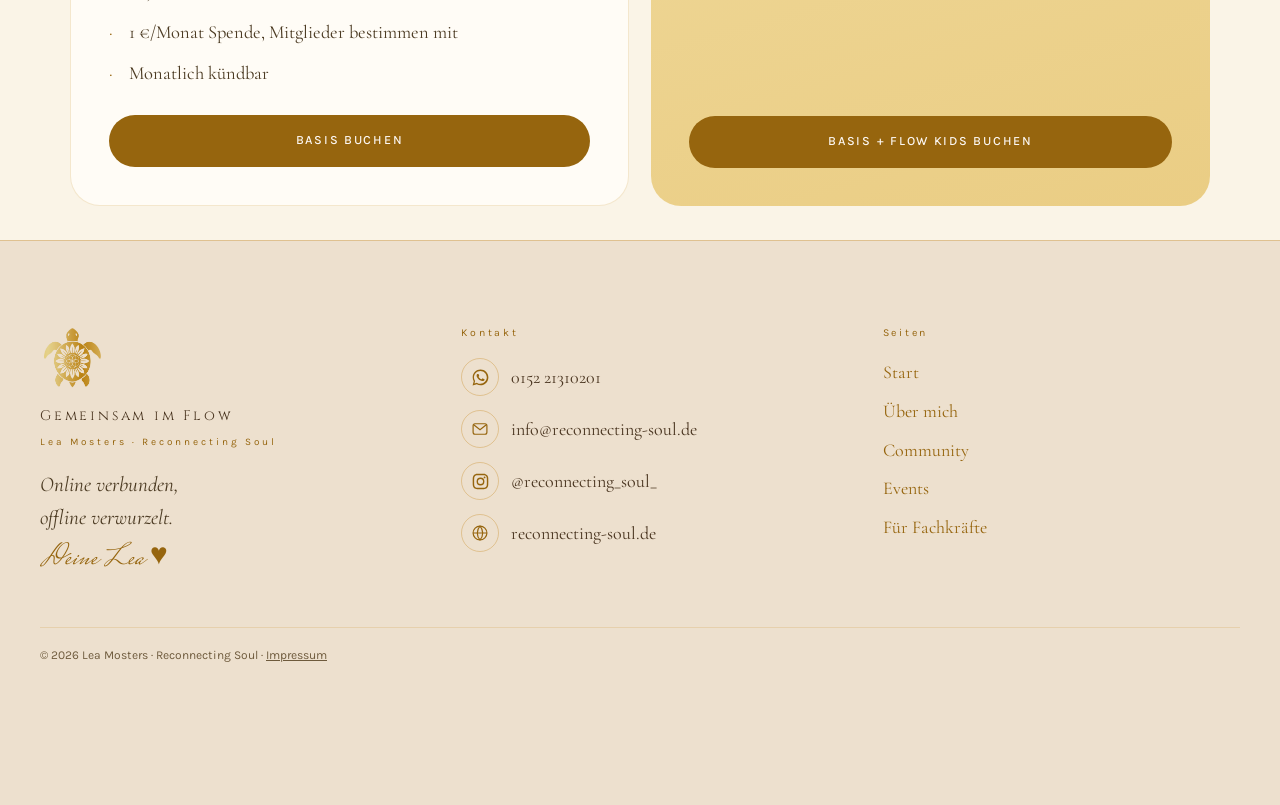
==== commit c4fbfcae: "Finales Logo, Community-Seite umstrukturiert, Impressum final, YouTube-Video Finales Schildkröten-Lo" ====
--- a/community.html
+++ b/community.html
@@ -74,11 +74,89 @@
     <div class="blob blob-veil" style="left:6%;top:14%;width:clamp(90px,14vw,170px);height:clamp(90px,14vw,170px);background:radial-gradient(circle,rgba(223,169,60,.3),rgba(223,169,60,0) 70%)"></div>
     <div class="blob blob-glow" style="right:4%;bottom:6%;width:clamp(70px,11vw,130px);height:clamp(70px,11vw,130px);background:radial-gradient(circle,rgba(242,220,164,.7),rgba(242,220,164,0) 70%)"></div>
     <p class="tagline-quiet" style="font-size:clamp(24px,3.4vw,32px);color:var(--gold-hover);margin:0 0 10px;line-height:1.2;position:relative">Vom Ich zum Wir</p>
-    <p class="prose-body">Die Community läuft schon. Die ersten Calls haben stattgefunden, die ersten Mitglieder sind dabei. Du bekommst vier Calls im Monat, echte Verbindung und einen Preis, den du selbst wählst. Monatlich kündbar, ohne Bindung.</p>
+    <p class="prose-body">Die Community ist ein Ort ohne Entfernung. Ob ihr nur eine Straße oder tausend Kilometer trennt: Sobald du dich einloggst, bist du mittendrin, Teil eines warmen, wachsenden Netzes aus Menschen, die sich gegenseitig sehen, stärken und tragen. Egal wo du gerade lebst, du bist eingeladen.</p>
+    <p class="prose-body" style="margin-top:18px">Die Community läuft schon. Die ersten Calls haben stattgefunden, die ersten Mitglieder sind dabei. Du bekommst vier Calls im Monat, echte Verbindung und einen Preis, den du selbst wählst. Monatlich kündbar, ohne Bindung.</p>
     <p class="prose-body" style="margin-top:18px">Alles, was ich hier reinbringe, kommt aus Jahren voller Ausbildungen, echter Praxis und eigener Persönlichkeitsentwicklung: von Yoga und Kinderyoga über Coaching und Energiearbeit bis zu den Inhalten meiner Fortbildung „Mit Kindern im Flow“. Du bekommst also nicht nur Austausch, sondern gebündeltes Wissen, das du direkt für dich nutzen kannst.</p>
   </section>
 
+  <section class="section" data-reveal>
+    <p class="eyebrow center">Das ist inklusive</p>
+    <h2 class="section-title center">Fünf Räume, ein Zuhause</h2>
+    <div class="values-icons" style="border-top:0;padding-top:0;margin-bottom:2.5rem">
+      <span>Verbindung</span><span>Meditation</span><span>Embodiment</span><span>Inspirationen</span><span>Vision</span>
+    </div>
+    <h3 class="section-title" style="text-align:center;font-size:clamp(1.2rem,2.2vw,1.6rem)">Deine Calls im Monat</h3>
+    <p style="font-size:19px;color:var(--text-secondary);margin:0 0 26px;text-align:center">Der Kalender wechselt jeden Monat, ohne festen Wochentag, damit möglichst viele dabei sein können.</p>
+    <div class="call-grid">
+      <div class="call-card" style="border-top-color:var(--gold)">
+        <p class="step">01</p>
+        <h3>Gemeinsam im Flow</h3>
+        <p>Zurück in den Körper, regelmäßig mit Gastexpert:innen.</p>
+      </div>
+      <div class="call-card" style="border-top-color:var(--gold-light-2)">
+        <p class="step">02</p>
+        <h3>Flow &amp; Create</h3>
+        <p>Kreativ werden, ohne Ergebnisdruck.</p>
+      </div>
+      <div class="call-card" style="border-top-color:var(--warmhaut)">
+        <p class="step">03</p>
+        <h3>Sunday Funday</h3>
+        <p>Leichtigkeit am Sonntag, gemeinsam und unverbindlich.</p>
+      </div>
+      <div class="call-card" style="border-top-color:var(--gold)">
+        <p class="step">04</p>
+        <h3>Flow &amp; Connect</h3>
+        <p>Austausch in der Gruppe plus wechselnde Themenabende.</p>
+      </div>
+      <div class="call-card" style="border-top-color:var(--gold-light-2)">
+        <p class="step">05</p>
+        <h3>Flow &amp; Grow</h3>
+        <p>Deine Fragen aus der Community, von mir beantwortet.</p>
+      </div>
+      <div class="call-card" style="border-top-color:var(--warmhaut)">
+        <p class="step">06</p>
+        <h3>Mit Kindern im Flow</h3>
+        <p>Impulse aus der Fortbildung für alle, die Kinder begleiten. <a href="fachkraefte.html" style="color:var(--gold-hover);text-decoration:underline">Mehr zur Fortbildung →</a></p>
+      </div>
+    </div>
+  </section>
+
+  <section class="tile-section no-pad-top" data-reveal>
+    <div class="info-tile">
+      <p class="kicker">Immer verfügbar</p>
+      <p class="body">Alle Calls werden aufgezeichnet und bleiben dauerhaft in unserer Skool-Community. Wenn du live nicht kannst, verpasst du nichts.</p>
+    </div>
+    <div class="info-tile">
+      <p class="kicker">Community-Board</p>
+      <p class="body">Ein Ort zum Austauschen, Fragen stellen und Finden: Wer wohnt in meiner Nähe? Wer hat Lust, sich auch offline zu treffen? Dazu Challenges &amp; Ankündigungen, damit du nichts verpasst.</p>
+    </div>
+    <div class="info-tile">
+      <p class="kicker">Flexibler Kalender</p>
+      <p class="body">Die Termine wechseln monatlich. Du siehst den Kalender immer vorab in der Community und planst frei mit.</p>
+    </div>
+  </section>
+
+  <section class="gallery-strip" data-reveal>
+    <div class="grid">
+      <figure data-reveal-item><img src="img/ir-77.jpg" alt="Lea mit Blick nach oben" style="object-position:center 22%"></figure>
+      <figure data-reveal-item><img src="img/tuch-1.jpg" alt="Lea mit gelbem Tuch" style="object-position:center 30%"></figure>
+    </div>
+  </section>
+
+  <section class="testimonial-panel testimonial-framed" data-reveal>
+    <div class="blob blob-glow" style="right:-5%;top:-18%;width:clamp(200px,28vw,360px);height:clamp(200px,28vw,360px);background:radial-gradient(circle,rgba(255,251,244,.55),rgba(255,251,244,0) 70%)"></div>
+    <div class="inner">
+      <div class="frame">
+        <p class="quote-mark">&ldquo;</p>
+        <p class="kicker">Bahar · Dabei seit dem Start</p>
+        <blockquote>Ich bin von Anfang an bei Gemeinsam im Flow dabei und finde es einfach total schön zu sehen, was daraus entstanden ist. Für mich ist es ein Raum, in dem Gemeinschaft, Leichtigkeit, Austausch und echte Verbindung zusammenkommen und gleichzeitig trotzdem jede Person ihren eigenen Weg gehen darf. Was ich besonders schätze, ist Lea selbst. Ich mag ihre Denkweise, ihre Einstellung und die Art, wie sie Dinge betrachtet, total gerne. Ich nehme aus ihren Impulsen immer wieder etwas für mich mit, weil sie Themen auf eine ehrliche, klare und gleichzeitig leichte Art vermittelt. Für mich ist das nicht einfach nur eine Community, sondern ein Ort, an dem man wachsen, sich austauschen, neue Gedanken mitnehmen und gleichzeitig einfach man selbst sein kann. Von Herzen danke dafür ❤️</blockquote>
+      </div>
+    </div>
+  </section>
+
   <section class="section-tight" data-reveal>
+    <p class="eyebrow center">Dein Beitrag, deine Wahl</p>
+    <h2 class="section-title center" style="margin-bottom:2rem">Und so wirst du Teil davon</h2>
     <div class="pricing-grid">
       <div class="price-card basis">
         <p class="kicker">Basis</p>
@@ -122,81 +200,6 @@
     </div>
   </section>
 
-  <section class="gallery-strip" data-reveal>
-    <div class="grid">
-      <figure data-reveal-item><img src="img/ir-77.jpg" alt="Lea mit Blick nach oben" style="object-position:center 22%"></figure>
-      <figure data-reveal-item><img src="img/tuch-1.jpg" alt="Lea mit gelbem Tuch" style="object-position:center 30%"></figure>
-    </div>
-  </section>
-
-  <section class="section" data-reveal>
-    <p class="eyebrow center">Das ist inklusive</p>
-    <h2 class="section-title center">Fünf Räume, ein Zuhause</h2>
-    <div class="values-icons" style="border-top:0;padding-top:0;margin-bottom:2.5rem">
-      <span>Verbindung</span><span>Meditation</span><span>Embodiment</span><span>Inspirationen</span><span>Vision</span>
-    </div>
-    <h3 class="section-title" style="text-align:center;font-size:clamp(1.2rem,2.2vw,1.6rem)">Deine Calls im Monat</h3>
-    <p style="font-size:19px;color:var(--text-secondary);margin:0 0 26px;text-align:center">Der Kalender wechselt jeden Monat, ohne festen Wochentag, damit möglichst viele dabei sein können.</p>
-    <div class="call-grid">
-      <div class="call-card" style="border-top-color:var(--gold)">
-        <p class="step">01</p>
-        <h3>Gemeinsam im Flow</h3>
-        <p>Zurück in den Körper, regelmäßig mit Gastexpert:innen.</p>
-      </div>
-      <div class="call-card" style="border-top-color:var(--gold-light-2)">
-        <p class="step">02</p>
-        <h3>Flow &amp; Create</h3>
-        <p>Kreativ werden, ohne Ergebnisdruck.</p>
-      </div>
-      <div class="call-card" style="border-top-color:var(--warmhaut)">
-        <p class="step">03</p>
-        <h3>Sunday Funday</h3>
-        <p>Leichtigkeit am Sonntag, gemeinsam und unverbindlich.</p>
-      </div>
-      <div class="call-card" style="border-top-color:var(--gold)">
-        <p class="step">04</p>
-        <h3>Flow &amp; Connect</h3>
-        <p>Austausch in der Gruppe plus wechselnde Themenabende.</p>
-      </div>
-      <div class="call-card" style="border-top-color:var(--gold-light-2)">
-        <p class="step">05</p>
-        <h3>Flow &amp; Grow</h3>
-        <p>Deine Fragen aus der Community, von mir beantwortet.</p>
-      </div>
-      <div class="call-card" style="border-top-color:var(--warmhaut)">
-        <p class="step">06</p>
-        <h3>Mit Kindern im Flow</h3>
-        <p>Impulse aus der Fortbildung für alle, die Kinder begleiten.</p>
-      </div>
-    </div>
-  </section>
-
-  <section class="tile-section no-pad-top" data-reveal>
-    <div class="info-tile">
-      <p class="kicker">Immer verfügbar</p>
-      <p class="body">Alle Calls werden aufgezeichnet und bleiben dauerhaft in unserer Skool-Community. Wenn du live nicht kannst, verpasst du nichts.</p>
-    </div>
-    <div class="info-tile">
-      <p class="kicker">Community-Board</p>
-      <p class="body">Ein Ort zum Austauschen, Fragen stellen und Finden: Wer wohnt in meiner Nähe? Wer hat Lust, sich auch offline zu treffen? Dazu Challenges &amp; Ankündigungen, damit du nichts verpasst.</p>
-    </div>
-    <div class="info-tile">
-      <p class="kicker">Flexibler Kalender</p>
-      <p class="body">Die Termine wechseln monatlich. Du siehst den Kalender immer vorab in der Community und planst frei mit.</p>
-    </div>
-  </section>
-
-  <section class="testimonial-panel testimonial-framed" data-reveal>
-    <div class="blob blob-glow" style="right:-5%;top:-18%;width:clamp(200px,28vw,360px);height:clamp(200px,28vw,360px);background:radial-gradient(circle,rgba(255,251,244,.55),rgba(255,251,244,0) 70%)"></div>
-    <div class="inner">
-      <div class="frame">
-        <p class="quote-mark">&ldquo;</p>
-        <p class="kicker">Bahar · Dabei seit dem Start</p>
-        <blockquote>Ich bin von Anfang an bei Gemeinsam im Flow dabei und finde es einfach total schön zu sehen, was daraus entstanden ist. Für mich ist es ein Raum, in dem Gemeinschaft, Leichtigkeit, Austausch und echte Verbindung zusammenkommen und gleichzeitig trotzdem jede Person ihren eigenen Weg gehen darf. Was ich besonders schätze, ist Lea selbst. Ich mag ihre Denkweise, ihre Einstellung und die Art, wie sie Dinge betrachtet, total gerne. Ich nehme aus ihren Impulsen immer wieder etwas für mich mit, weil sie Themen auf eine ehrliche, klare und gleichzeitig leichte Art vermittelt. Für mich ist das nicht einfach nur eine Community, sondern ein Ort, an dem man wachsen, sich austauschen, neue Gedanken mitnehmen und gleichzeitig einfach man selbst sein kann. Von Herzen danke dafür ❤️</blockquote>
-      </div>
-    </div>
-  </section>
-
 </main>
 
 <footer class="site-footer">
--- a/css/style.css
+++ b/css/style.css
@@ -82,9 +82,10 @@
 .script { font-family: var(--font-script); }
 .tagline-quiet { font-family: var(--font-serif); font-style: italic; font-weight: 500; letter-spacing: .01em; }
 
-.footer-logo { width: 96px; height: 60px; object-fit: cover; object-position: top; mix-blend-mode: multiply; margin: 0 0 16px; display: block; }
-.home-logo-feature { display: flex; justify-content: center; padding: clamp(30px,5vw,54px) 0 0; }
-.home-logo-feature img { width: clamp(120px,16vw,190px); height: auto; aspect-ratio: 50/31; object-fit: cover; object-position: top; mix-blend-mode: multiply; }
+.video-embed { max-width: 900px; margin: 0 auto; aspect-ratio: 16/9; border-radius: 28px; overflow: hidden; box-shadow: var(--shadow-soft); }
+.video-embed iframe { width: 100%; height: 100%; display: block; border: 0; }
+
+.footer-logo { width: 64px; height: 64px; object-fit: contain; mix-blend-mode: multiply; margin: 0 0 16px; display: block; }
 
 /* ===== Reveal animation — matches Lea's original: IntersectionObserver
    + a setInterval safety sweep, so nothing can stay stuck invisible ===== */
@@ -145,7 +146,7 @@
 }
 .header-inner { max-width: 1220px; margin: 0 auto; padding: 14px 20px; display: flex; align-items: center; justify-content: space-between; gap: 20px; }
 .wordmark { display: flex; flex-direction: row; align-items: center; gap: 12px; }
-.wordmark-icon { width: 46px; height: 29px; object-fit: cover; object-position: top; mix-blend-mode: multiply; flex-shrink: 0; }
+.wordmark-icon { width: 38px; height: 38px; object-fit: contain; mix-blend-mode: multiply; flex-shrink: 0; }
 .wordmark-text { display: flex; flex-direction: column; gap: 2px; }
 .wordmark-main { font-family: var(--font-display); font-size: 15px; letter-spacing: .22em; color: var(--gold-deep); }
 .wordmark-sub { font-family: var(--font-body); font-size: 9.5px; letter-spacing: .3em; color: var(--gold); }
